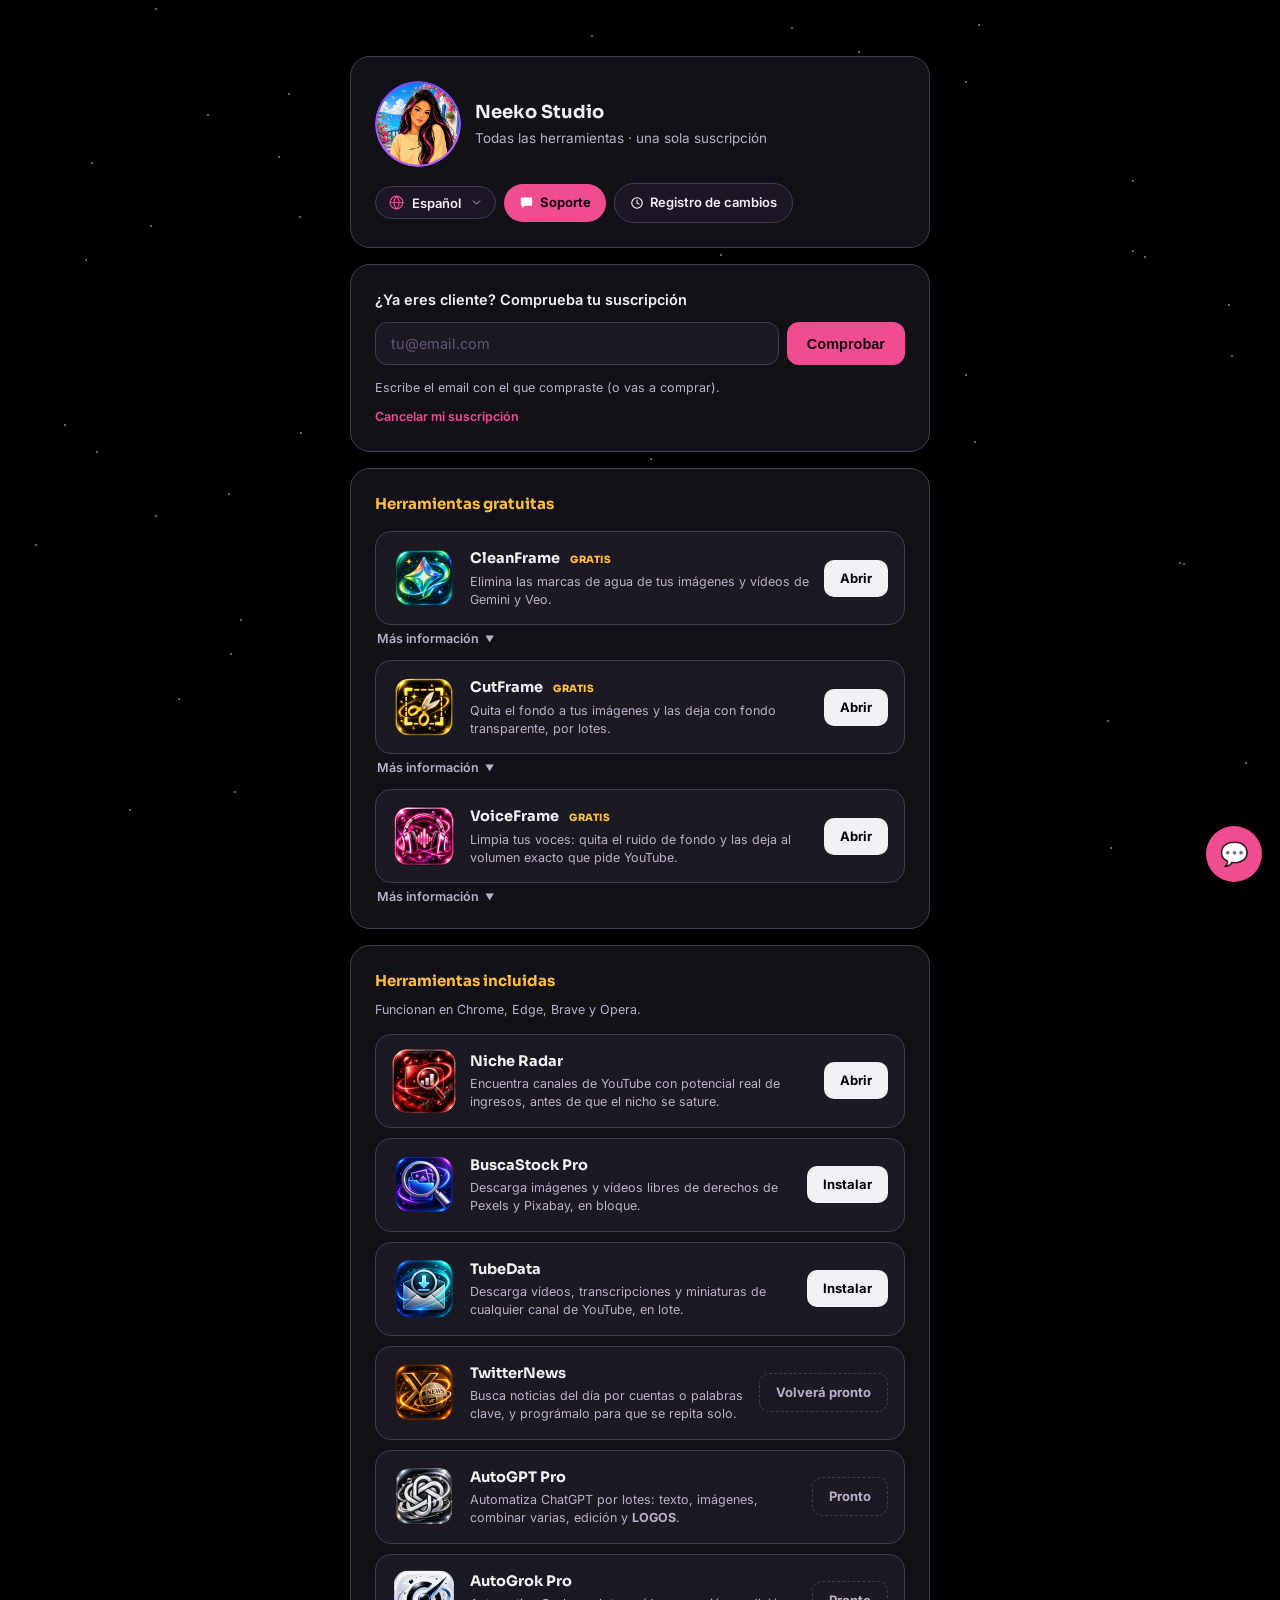
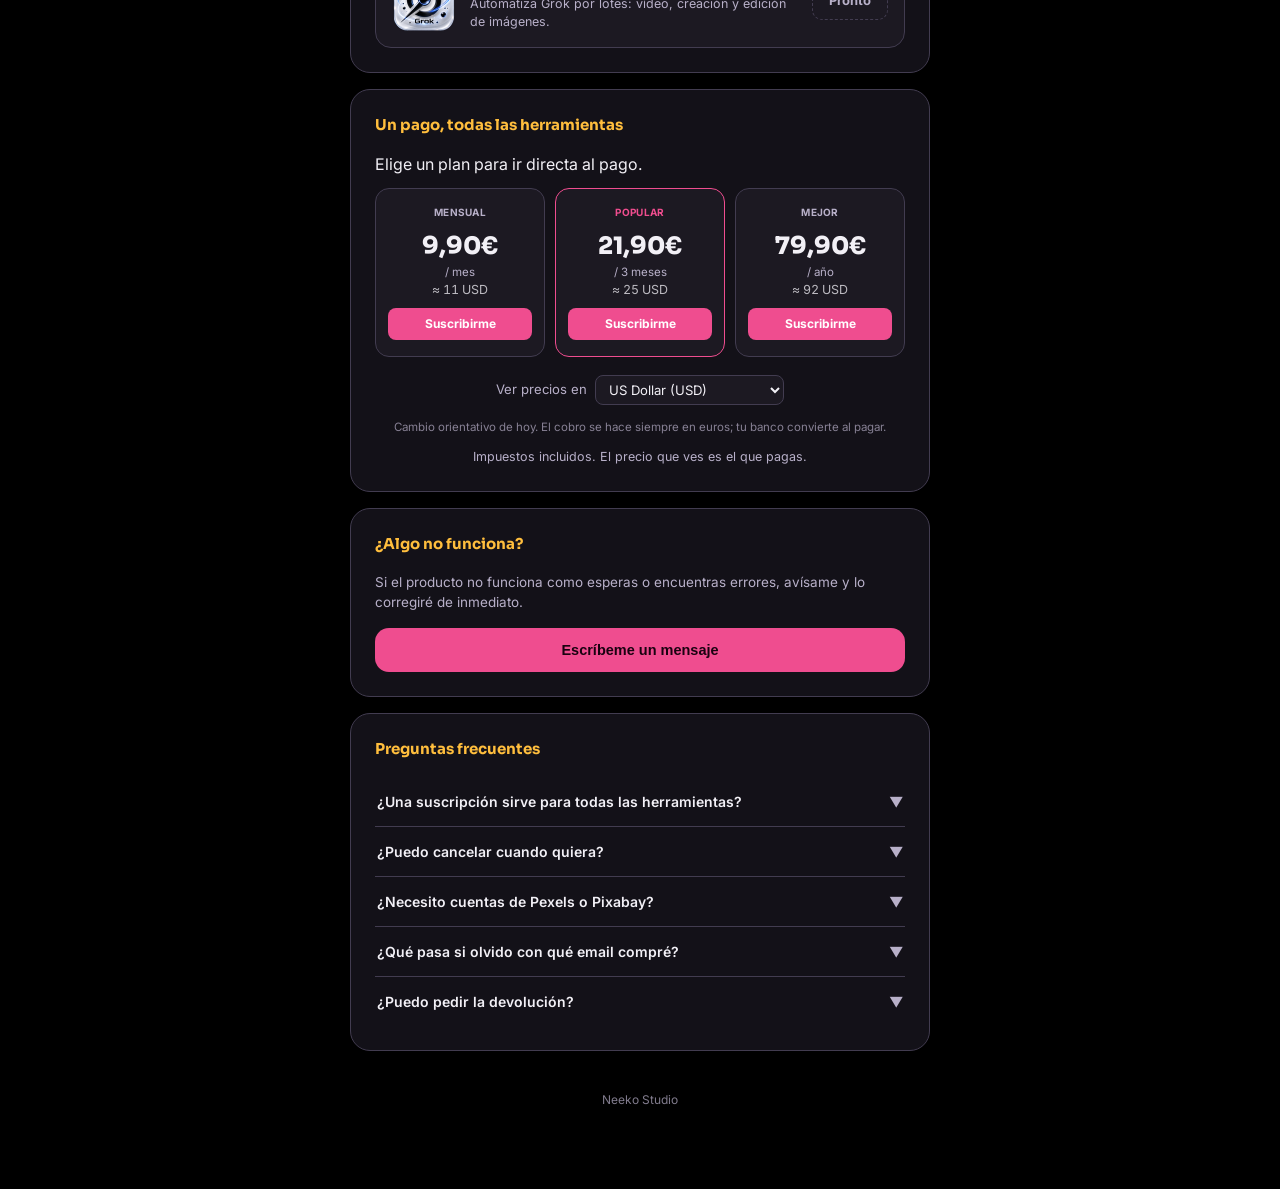
==== index.html @ 3eb6d0f8 "TwitterNews: retirada temporal de la tienda + entrada en el registro de cambios" ====
<!DOCTYPE html>
<!-- publicado: 2026-08-18 -->
<html lang="es">
<head>
<meta charset="UTF-8">
<meta name="viewport" content="width=device-width, initial-scale=1.0">
<title>Quitar fondo, marcas de agua y ruido de audio, gratis</title>
<meta name="description" content="Herramientas gratis en tu navegador: quita el fondo a tus imágenes, borra marcas de agua de Gemini y Veo y limpia el ruido de tus audios. Sin instalar nada.">
<link rel="icon" type="image/png" sizes="16x16" href="icons/favicon-16.png">
<link rel="icon" type="image/png" sizes="32x32" href="icons/favicon-32.png">
<link rel="icon" type="image/png" sizes="48x48" href="icons/favicon-48.png">
<link rel="apple-touch-icon" sizes="180x180" href="icons/favicon-180.png">
<link rel="preconnect" href="https://fonts.googleapis.com">
<link href="https://fonts.googleapis.com/css2?family=Sora:wght@500;600;700;800&family=Inter:wght@400;500;600;700&display=swap" rel="stylesheet">
<style>
  :root{
    --bg: #000000;
    --card: #131118;
    --card-border: #423c50;
    --surface: #1c1922;
    --text: #f2f0f6;
    --muted: #b8b0c9;
    --purple: #8b5cf6;
    --gold: #ffbe3d;
    --fuchsia: #ef4d8f;
    --fuchsia-dim: #260a17;
  }
  *{box-sizing:border-box; margin:0; padding:0;}
  html{scroll-behavior:smooth;}
  body{
    background:var(--bg);
    color:var(--text);
    font-family:'Inter', sans-serif;
    line-height:1.5;
    -webkit-font-smoothing:antialiased;
    min-height:100vh;
    position:relative;
    overflow-x:hidden;
  }
  .stars{position:fixed; inset:0; z-index:0; pointer-events:none; overflow:hidden;}
  .stars span{
    position:absolute; width:2px; height:2px; border-radius:50%;
    background:#ffffff; opacity:0.5; animation:twinkle 4s ease-in-out infinite;
  }
  @keyframes twinkle{0%,100%{opacity:0.15;} 50%{opacity:0.75;}}
  .cursor-aura{
    position:fixed; top:0; left:0; width:420px; height:420px;
    border-radius:50%; pointer-events:none; z-index:0;
    background:radial-gradient(circle, rgba(167,107,250,0.16), rgba(255,63,160,0.06) 45%, transparent 70%);
    transform:translate(-50%,-50%); filter:blur(6px);
    transition:opacity .3s ease; opacity:0;
  }
  .cursor-aura.show{opacity:1;}

  .wrap{position:relative; z-index:1; max-width:620px; margin:0 auto; padding:56px 20px 80px;}
  .stack{display:flex; flex-direction:column; gap:16px;}
  .card{background:var(--card); border:1px solid var(--card-border); border-radius:20px; padding:24px;}

  /* Perfil */
  .profile{display:flex; align-items:center; justify-content:space-between; gap:16px; flex-wrap:wrap;}
  .profile-id{display:flex; align-items:center; gap:14px;}
  .avatar{
    width:86px; height:86px; flex-shrink:0; border-radius:50%; overflow:hidden;
    display:flex; align-items:center; justify-content:center;
  }
  .avatar img{width:100%; height:100%; object-fit:cover;}
  .profile-id h1{font-family:'Sora', sans-serif; font-size:18px; font-weight:700;}
  .profile-id p{color:var(--muted); font-size:13.5px; margin-top:2px;}
  .profile-actions{display:flex; align-items:center; gap:8px; flex-wrap:wrap;}
  .lang-select{
    display:inline-flex; align-items:center; gap:7px;
    background:#1c1626; border:1px solid var(--card-border); color:var(--text);
    padding:7px 12px; border-radius:100px; cursor:pointer;
    transition:border-color .15s;
  }
  .lang-select:hover, .lang-select:focus-within{border-color:var(--fuchsia);}
  .lang-select .globe{width:17px; height:17px; flex-shrink:0; color:var(--fuchsia);}
  .lang-select .caret{width:13px; height:13px; flex-shrink:0; color:var(--muted); pointer-events:none;}
  .lang-select select{
    appearance:none; -webkit-appearance:none;
    background:transparent; border:none; outline:none; color:inherit;
    font-family:'Inter', sans-serif; font-size:13px; font-weight:600;
    cursor:pointer; padding:0 2px 0 0;
  }
  /* La lista desplegada la pinta el sistema: hay que darle fondo propio o en
     algunos navegadores sale texto claro sobre fondo claro. */
  .lang-select select option{background:#1c1626; color:#f2f0f6;}
  .chip-btn{
    display:inline-flex; align-items:center; gap:6px;
    border:none; color:#22102e;
    font-size:13px; font-weight:700; padding:9px 15px; border-radius:100px;
    text-decoration:none; cursor:pointer; transition:filter .15s;
  }
  .chip-support{background:var(--fuchsia); color:#1a0210;}
  .chip-ghost{
    background:#1c1626; border:1px solid var(--card-border); color:var(--text); font-weight:600;
  }
  .chip-btn:hover{filter:brightness(1.08);}

  /* Comprobar suscripción */
  .check-card label{display:block; font-size:14.5px; color:var(--text); font-weight:600; margin-bottom:12px;}
  .check-card form{display:flex; gap:8px;}
  .check-card input{
    flex:1; background:var(--surface); border:1px solid var(--card-border); color:var(--text);
    font-family:'Inter', sans-serif; font-size:14.5px; padding:12px 15px; border-radius:12px;
    outline:none; transition:border-color .15s;
  }
  .check-card input:focus{border-color:var(--fuchsia);}
  .check-card input::placeholder{color:#5f5675;}
  .btn-check{
    background:var(--fuchsia); color:#1a0210; border:none;
    font-weight:700; font-size:14.5px; padding:12px 20px; border-radius:12px; cursor:pointer;
    transition:filter .15s, transform .15s; white-space:nowrap;
  }
  .btn-check:hover{filter:brightness(1.08);}
  .btn-check:active{transform:scale(0.98);}
  .readout{margin-top:16px; display:none; gap:10px; flex-wrap:wrap;}
  .readout.show{display:flex;}
  .pill{flex:1; min-width:110px; background:var(--surface); border-radius:12px; padding:11px 13px;}
  .pill .k{font-size:11px; color:var(--muted); text-transform:uppercase; letter-spacing:0.04em;}
  .pill .v{font-size:14.5px; font-weight:700; margin-top:3px;}
  .v.active{color:var(--text);}
  .v.inactive{color:var(--muted);}
  .dotmark{display:inline-block; width:6px; height:6px; border-radius:50%; background:var(--fuchsia); margin-right:6px;}
  .hint{color:var(--muted); font-size:12.5px; margin-top:14px;}
  .hint a{color:var(--fuchsia); text-decoration:none; font-weight:600;}
  .hint a:hover{text-decoration:underline;}

  .card-title{font-family:'Sora', sans-serif; font-size:15px; font-weight:700; color:var(--gold); margin-bottom:16px;}

  /* Lista extensiones */
  /* grid con filas iguales: todas las tarjetas miden lo mismo */
  .ext-list{display:grid; grid-auto-rows:1fr; gap:10px;}
  .ext-row{
    display:flex; align-items:center; gap:14px;
    background:var(--surface); border:1px solid var(--card-border); border-radius:16px; padding:14px 16px;
  }
  .ext-icon{width:64px; height:64px; border-radius:16px; flex-shrink:0; overflow:hidden; background:var(--surface);}
  .ext-icon img{width:100%; height:100%; object-fit:cover; display:block;}
  .ext-info{flex:1; min-width:0;}
  .ext-info h3{font-family:'Sora', sans-serif; font-size:14.5px; font-weight:700;}
  .ext-info p{color:var(--muted); font-size:12.5px; margin-top:3px; line-height:1.4;}
  .ext-cta{
    flex-shrink:0; background:var(--text); color:var(--bg);
    font-size:13px; font-weight:700; padding:9px 16px; border-radius:10px;
    text-decoration:none; white-space:nowrap; transition:opacity .15s;
  }
    .ext-cta:hover{opacity:0.85;}
  .ext-cta.soon{background:transparent; color:var(--muted); border:1px dashed var(--card-border);}

  /* CleanFrame: desplegable "Mas informacion" (reusa la mecanica del FAQ) */
  .tool-more{
    display:flex; align-items:center; gap:6px;
    background:none; border:none; padding:6px 2px 0; cursor:pointer;
    color:var(--muted); font-family:'Inter', sans-serif; font-size:12.5px; font-weight:600;
  }
  .tool-more:hover{color:var(--text);}
  .tool-more .arrow{transition:transform .2s; font-size:9px;}
  .tool-more[aria-expanded="true"] .arrow{transform:rotate(180deg);}
  .tool-panel{max-height:0; overflow:hidden; transition:max-height .28s ease;}
  .tool-panel.open{max-height:520px;}
  .tool-panel p{color:var(--muted); font-size:12.5px; line-height:1.55; padding:12px 2px 0;}
  .tool-panel ul{list-style:none; margin:10px 0 4px; display:flex; flex-direction:column; gap:6px;}
  .tool-panel li{color:var(--muted); font-size:12.5px; line-height:1.45; padding-left:14px; position:relative;}
  .tool-panel li::before{
    content:''; position:absolute; left:0; top:7px;
    width:5px; height:5px; border-radius:50%; background:var(--gold);
  }
  .tool-panel b{color:var(--text); font-weight:700;}
  .tag-free{
    display:inline-block; margin-left:7px; vertical-align:middle;
    color:var(--gold); font-size:10px; font-weight:800; letter-spacing:0.05em;
  }

  /* Precios */
  .plans-row{display:flex; gap:10px; margin-bottom:18px;}
  .plan{flex:1; background:var(--surface); border:1px solid var(--card-border); border-radius:14px; padding:16px 12px; text-align:center; transition:border-color .2s, transform .1s; cursor:pointer; display:block; text-decoration:none; color:inherit;}
  .plan:hover{transform:translateY(-2px);}
  .plan:active{transform:scale(0.97);}
  .plan.featured{border-color:var(--fuchsia);}
  .plan .badge{font-size:10px; font-weight:700; color:var(--muted); letter-spacing:0.03em; display:block; margin-bottom:8px;}
  .plan.featured .badge{color:var(--fuchsia);}
  .plan .price{font-family:'Sora', sans-serif; font-size:24px; font-weight:800;}
  .plan .per{color:var(--muted); font-size:11.5px;}
  .plan-cta{margin-top:10px; background:var(--fuchsia); color:#fff; font-size:12px; font-weight:700; padding:7px 0; border-radius:8px; transition:opacity .15s;}
  .plan:hover .plan-cta{opacity:0.85;}
  .btn-primary{
    display:block; text-align:center; background:var(--fuchsia); color:#1a0210;
    font-weight:700; font-size:15px; padding:14px; border-radius:14px; text-decoration:none; transition:filter .15s;
  }
  .btn-primary:hover{filter:brightness(1.08);}

  /* Contacto */
  .support-text{color:var(--muted); font-size:13.5px; margin-bottom:16px; line-height:1.5;}
  .btn-contact{
    display:flex; align-items:center; justify-content:center; gap:8px; width:100%;
    background:var(--fuchsia); color:#1a0210; border:none;
    font-size:14.5px; font-weight:700; padding:14px; border-radius:14px; cursor:pointer; transition:filter .15s;
  }
  .btn-contact:hover{filter:brightness(1.08);}

  /* Modal de contacto */
  .modal-overlay{
    display:none; position:fixed; inset:0; background:rgba(10,8,14,0.75); z-index:10;
    align-items:center; justify-content:center; padding:20px;
  }
  .modal-overlay.show{display:flex;}
  .modal{
    background:var(--card); border:1px solid var(--card-border); border-radius:20px;
    padding:26px; max-width:420px; width:100%;
  }
  .modal h3{font-family:'Sora', sans-serif; font-size:17px; margin-bottom:6px;}
  .modal p{color:var(--muted); font-size:13px; margin-bottom:18px;}
  .modal input, .modal textarea{
    width:100%; background:var(--surface); border:1px solid var(--card-border); color:var(--text);
    font-family:'Inter', sans-serif; font-size:14px; padding:11px 13px; border-radius:10px;
    outline:none; margin-bottom:10px; resize:vertical;
  }
  .modal input:focus, .modal textarea:focus{border-color:var(--fuchsia);}
  .modal-actions{display:flex; gap:8px; margin-top:6px;}
  .modal-actions button{flex:1; padding:11px; border-radius:10px; font-weight:700; font-size:13.5px; cursor:pointer; border:none;}
  .modal-cancel{background:#1c1626; color:var(--text);}
  .modal-send{background:var(--fuchsia); color:#1a0210;}

  /* Registro de cambios */
  .chg-modal{
    background:var(--card); border:1px solid var(--card-border); border-radius:22px;
    width:100%; max-width:520px; max-height:86vh; display:flex; flex-direction:column;
    overflow:hidden; box-shadow:0 24px 60px rgba(0,0,0,0.65);
  }
  .chg-head{display:flex; align-items:flex-start; gap:14px; padding:22px 22px 0;}
  .chg-icon{
    width:54px; height:54px; border-radius:16px; flex:none;
    background:linear-gradient(135deg, var(--purple), var(--fuchsia));
    display:flex; align-items:center; justify-content:center;
  }
  .chg-head h3{font-family:'Sora', sans-serif; font-size:19px; line-height:1.3; padding-top:4px;}
  .chg-head h3::after{
    content:''; display:block; width:46px; height:3px; border-radius:3px; margin-top:8px;
    background:linear-gradient(90deg, var(--purple), var(--fuchsia));
  }
  .chg-close{
    margin-left:auto; background:none; border:none; cursor:pointer; color:var(--muted);
    padding:4px; line-height:0; border-radius:8px; transition:color .15s;
  }
  .chg-close:hover{color:var(--text);}
  .chg-intro{color:var(--muted); font-size:13px; padding:16px 22px 0;}
  .chg-body{overflow-y:auto; padding:14px 22px 4px;}
  .chg-body::-webkit-scrollbar{width:8px;}
  .chg-body::-webkit-scrollbar-thumb{background:var(--card-border); border-radius:100px;}
  .chg-entry + .chg-entry{margin-top:18px;}
  .chg-bar{
    display:flex; align-items:center; gap:10px; flex-wrap:wrap;
    background:var(--surface); border:1px solid var(--card-border);
    border-radius:12px; padding:10px 13px;
  }
  .chg-entry.is-latest .chg-bar{border-color:var(--purple); background:rgba(139,92,246,0.14);}
  .chg-date{
    font-family:'Sora', sans-serif; font-size:13px; font-weight:700;
    letter-spacing:.04em; text-transform:uppercase; color:var(--gold);
  }
  .chg-entry.is-latest .chg-date{color:#d9c6ff;}
  .chg-tag{
    margin-left:auto; display:inline-flex; align-items:center; gap:6px;
    background:var(--purple); color:#14061f; font-size:10.5px; font-weight:800;
    letter-spacing:.06em; text-transform:uppercase; padding:5px 11px; border-radius:100px;
  }
  .chg-tag::before{content:''; width:6px; height:6px; border-radius:50%; background:#14061f;}
  .chg-items{list-style:none; margin:12px 0 0; padding:0 4px 0 13px;}
  .chg-items li{position:relative; padding-left:16px; color:var(--muted); font-size:13px; line-height:1.6;}
  .chg-items li + li{margin-top:9px;}
  .chg-items li::before{
    content:''; position:absolute; left:0; top:8px; width:5px; height:5px;
    border-radius:1px; background:var(--fuchsia);
  }
  .chg-items b{color:var(--text);}
  .chg-foot{padding:16px 22px 22px;}
  .chg-ok{
    width:100%; border:none; cursor:pointer; border-radius:100px; padding:13px;
    font-family:'Sora', sans-serif; font-weight:700; font-size:14px; color:#12061c;
    background:linear-gradient(90deg, var(--purple), var(--fuchsia)); transition:filter .15s;
  }
  .chg-ok:hover{filter:brightness(1.08);}

  /* FAQ */
  .faq-item{border-bottom:1px solid var(--card-border);}
  .faq-item:last-child{border-bottom:none;}
  .faq-q{
    display:flex; align-items:center; justify-content:space-between; gap:10px;
    padding:14px 2px; cursor:pointer; font-size:14px; font-weight:600;
  }
  .faq-q .arrow{transition:transform .2s; color:var(--muted); flex-shrink:0;}
  .faq-item.open .faq-q .arrow{transform:rotate(180deg);}
  .faq-a{max-height:0; overflow:hidden; transition:max-height .25s ease;}
  .faq-item.open .faq-a{max-height:200px;}
  .faq-a p{color:var(--muted); font-size:13px; padding:0 2px 14px; line-height:1.55;}

  footer{text-align:center; color:var(--muted); font-size:12px; margin-top:24px; opacity:0.7;}
</style>
</head>
<body>

<div class="stars" id="stars"></div>
<div class="cursor-aura" id="cursorAura"></div>

<div class="wrap">
  <div class="stack">

    <!-- Perfil -->
    <div class="card profile">
      <div class="profile-id">
        <div class="avatar">
          <img src="icons/perfil.png" alt="Neeko Studio">
        </div>
        <div>
          <h1>Neeko Studio</h1>
          <p data-i18n="brand_sub">Todas las herramientas &middot; una sola suscripción</p>
        </div>
      </div>
      <div class="profile-actions">
        <label class="lang-select" title="Idioma / Language">
          <svg class="globe" viewBox="0 0 24 24" fill="none" aria-hidden="true">
            <circle cx="12" cy="12" r="9" stroke="currentColor" stroke-width="1.6"/>
            <path d="M3 12h18M12 3c2.5 2.6 3.8 5.7 3.8 9S14.5 18.4 12 21c-2.5-2.6-3.8-5.7-3.8-9S9.5 5.6 12 3Z"
                  stroke="currentColor" stroke-width="1.6" stroke-linecap="round" stroke-linejoin="round"/>
          </svg>
          <select id="langSelect" aria-label="Idioma / Language">
            <option value="es">Español</option>
            <option value="en">English</option>
          </select>
          <svg class="caret" viewBox="0 0 24 24" fill="none" aria-hidden="true">
            <path d="m6 9 6 6 6-6" stroke="currentColor" stroke-width="1.8"
                  stroke-linecap="round" stroke-linejoin="round"/>
          </svg>
        </label>
        <a class="chip-btn chip-support" href="#" id="supportBtn">
          <svg viewBox="0 0 24 24" fill="none" xmlns="http://www.w3.org/2000/svg" width="15" height="15"><path d="M4 4h16a1 1 0 0 1 1 1v11a1 1 0 0 1-1 1H9l-4 4v-4H4a1 1 0 0 1-1-1V5a1 1 0 0 1 1-1z" fill="white"/></svg>
          <span data-i18n="support_btn">Soporte</span>
        </a>
        <a class="chip-btn chip-ghost" href="#" id="changelogBtn">
          <svg viewBox="0 0 24 24" fill="none" xmlns="http://www.w3.org/2000/svg" width="14" height="14"><circle cx="12" cy="12" r="9" stroke="white" stroke-width="1.8"/><path d="M12 7v5l3.5 2" stroke="white" stroke-width="1.8" stroke-linecap="round" stroke-linejoin="round"/></svg>
          <span data-i18n="changelog_btn">Registro de cambios</span>
        </a>
      </div>
    </div>

    <!-- Comprobar suscripción -->
    <div class="card check-card">
      <label data-i18n="check_label">¿Ya eres cliente? Comprueba tu suscripción</label>
      <form id="checkForm">
        <input type="email" id="emailInput" placeholder="tu@email.com" required>
        <button type="submit" class="btn-check" id="checkBtn" data-i18n="check_btn">Comprobar</button>
      </form>
      <div class="readout" id="readout">
        <div class="pill"><div class="k" data-i18n="r_estado">Estado</div><div class="v" id="rEstado">&mdash;</div></div>
        <div class="pill"><div class="k" data-i18n="r_plan">Plan</div><div class="v" id="rPlan" style="color:var(--text)">&mdash;</div></div>
        <div class="pill"><div class="k" data-i18n="r_renueva">Renueva</div><div class="v" id="rRenueva" style="color:var(--text); font-size:13px;">&mdash;</div></div>
      </div>
      <p class="hint" id="hint" data-i18n="check_hint">Escribe el email con el que compraste (o vas a comprar).</p>
      <p class="hint" style="margin-top:10px;"><a href="https://payhip.com/NeekoStudio/users/login" target="_blank" rel="noopener" data-i18n="cancel_link">Cancelar mi suscripción</a></p>
    </div>

    <!-- CleanFrame -->
    <div class="card" id="cleanframe">
      <div class="card-title" data-i18n="tool_title">Herramientas gratuitas</div>
      <div class="ext-list">

        <div class="ext-row">
          <div class="ext-icon">
            <img src="icons/cleanframe.png" alt="CleanFrame">
          </div>
          <div class="ext-info">
            <h3>CleanFrame <span class="tag-free" data-i18n="tool_badge">GRATIS</span></h3>
            <p data-i18n="tool_desc_short">Elimina las marcas de agua de tus imágenes y vídeos de Gemini y Veo.</p>
          </div>
          <a class="ext-cta" href="cleanframe/" target="_blank" rel="noopener" data-i18n="tool_open">Abrir</a>
        </div>

      </div>

      <button class="tool-more" id="toolMore" type="button" aria-expanded="false" aria-controls="toolPanel">
        <span data-i18n="tool_more">Más información</span><span class="arrow">&#9660;</span>
      </button>
      <div class="tool-panel" id="toolPanel">
        <p data-i18n="tool_desc_long">Arrastra tus archivos y CleanFrame detecta solo dónde está la marca y la borra reconstruyendo lo que había debajo. No la tapa ni la difumina: invierte la mezcla con la que se aplicó, así que solo se toca esa zona. Puedes soltar varios archivos a la vez, comparar el antes y el después con un deslizador y descargarlos uno a uno o todos juntos en un ZIP.</p>
        <ul>
          <li data-i18n="tool_f1"><b>Imágenes y vídeos</b> — PNG, JPG, WEBP, MP4, WEBM y MOV</li>
          <li data-i18n="tool_f2"><b>Mantiene el formato</b> — misma resolución, mismos FPS y el audio original del archivo</li>
          <li data-i18n="tool_f3"><b>Por lotes</b> — varios archivos a la vez y descarga en ZIP</li>
          <li data-i18n="tool_f4"><b>100% privado</b> — se procesa en tu navegador, no se sube nada</li>
          <li data-i18n="tool_f5"><b>Puede quedar un rastro leve</b> — en fondos oscuros o muy detallados a veces se nota una marca tenue donde estaba el logo. Compara el antes y el después antes de descargar.</li>
          <li data-i18n="tool_f6">No hace falta instalar nada ni registrarse. Chrome y Edge de escritorio.</li>
        </ul>
      </div>
      <div class="ext-list" style="margin-top:14px">

        <div class="ext-row">
          <div class="ext-icon">
            <img src="icons/cutframe.png" alt="CutFrame">
          </div>
          <div class="ext-info">
            <h3>CutFrame <span class="tag-free" data-i18n="tool_badge">GRATIS</span></h3>
            <p data-i18n="cut_desc_short">Quita el fondo a tus im&aacute;genes y las deja con fondo transparente, por lotes.</p>
          </div>
          <a class="ext-cta" href="cutframe/" target="_blank" rel="noopener" data-i18n="tool_open">Abrir</a>
        </div>


      </div>

      <button class="tool-more" id="cutMore" type="button" aria-expanded="false" aria-controls="cutPanel">
        <span data-i18n="tool_more">M&aacute;s informaci&oacute;n</span><span class="arrow">&#9660;</span>
      </button>
      <div class="tool-panel" id="cutPanel">
        <p data-i18n="cut_desc_long">Arrastra tus fotos, o una carpeta entera, y CutFrame separa el objeto del fondo y te lo devuelve con fondo transparente. Puedes soltar tantas im&aacute;genes como quieras, comparar el antes y el despu&eacute;s con un deslizador y guardarlas directamente en una carpeta de tu ordenador, sueltas, sin tener que descomprimir nada.</p>
        <ul>
          <li data-i18n="cut_f1"><b>Im&aacute;genes</b> &mdash; PNG, JPG, WEBP, AVIF, BMP y GIF</li>
          <li data-i18n="cut_f2"><b>Fondo transparente o de color</b> &mdash; salida en PNG o WEBP, al tama&ntilde;o original</li>
          <li data-i18n="cut_f3"><b>Por lotes, sin l&iacute;mite de cantidad</b> &mdash; guarda en una carpeta de tu disco o descarga un ZIP</li>
          <li data-i18n="cut_f4"><b>100% privado</b> &mdash; se procesa en tu navegador, no se sube nada</li>
          <li data-i18n="cut_f5"><b>No es un recorte perfecto</b> &mdash; el pelo suelto, el humo, el cristal y los fondos del mismo color que el objeto salen con el borde imperfecto. Compara el antes y el despu&eacute;s antes de descargar, y usa los ajustes del borde si hace falta.</li>
          <li data-i18n="cut_f6"><b>Va a la velocidad de tu ordenador</b> &mdash; la primera vez carga 44&nbsp;MB y luego tarda unos segundos por imagen. En equipos m&aacute;s justos elige sola una versi&oacute;n ligera. No hace falta instalar nada ni registrarse.</li>
        </ul>
      </div>

      <div class="ext-list" style="margin-top:14px">

        <div class="ext-row">
          <div class="ext-icon">
            <img src="icons/voiceframe.png" alt="VoiceFrame">
          </div>
          <div class="ext-info">
            <h3>VoiceFrame <span class="tag-free" data-i18n="tool_badge">GRATIS</span></h3>
            <p data-i18n="voz_desc_short">Limpia tus voces: quita el ruido de fondo y las deja al volumen exacto que pide YouTube.</p>
          </div>
          <a class="ext-cta" href="voiceframe/" target="_blank" rel="noopener" data-i18n="tool_open">Abrir</a>
        </div>

      </div>

      <button class="tool-more" id="vozMore" type="button" aria-expanded="false" aria-controls="vozPanel">
        <span data-i18n="tool_more">M&aacute;s informaci&oacute;n</span><span class="arrow">&#9660;</span>
      </button>
      <div class="tool-panel" id="vozPanel">
        <p data-i18n="voz_desc_long">Arrastra tus audios y VoiceFrame les quita el ruido de fondo, iguala lo fuerte y lo flojo, y los deja al volumen exacto que pide cada plataforma. Puedes escuchar el antes y el despu&eacute;s uno al lado del otro antes de descargar.</p>
        <ul>
          <li data-i18n="voz_f1"><b>Audio</b> &mdash; MP3, WAV, M4A, OGG, FLAC y WEBM. Sale en MP3 o WAV.</li>
          <li data-i18n="voz_f2"><b>Volumen listo para publicar</b> &mdash; deja el audio a &minus;14&nbsp;LUFS para YouTube, &minus;16 para p&oacute;dcast o &minus;13 para redes, medido seg&uacute;n la norma que usan las propias plataformas.</li>
          <li data-i18n="voz_f3"><b>La ecualizaci&oacute;n est&aacute; medida, no puesta a ojo</b> &mdash; la curva se calcul&oacute; comparando el espectro contra Adobe Podcast banda a banda.</li>
          <li data-i18n="voz_f4"><b>100% privado</b> &mdash; se procesa en tu navegador, no se sube nada.</li>
          <li data-i18n="voz_f5"><b>No hace milagros</b> &mdash; quita el ruido constante del fondo, pero no el eco de una habitaci&oacute;n vac&iacute;a ni arregla una toma saturada.</li>
          <li data-i18n="voz_f6"><b>Por lotes</b> &mdash; varios audios seguidos y descarga en ZIP. No hace falta instalar nada ni registrarse.</li>
        </ul>
      </div>
    </div>

    <!-- Lista de extensiones -->
    <div class="card">
      <div class="card-title" data-i18n="ext_title">Herramientas incluidas</div>
      <p class="desc" data-i18n="ext_browsers" style="color:var(--muted); font-size:12.5px; margin:-8px 0 14px;">Funcionan en Chrome, Edge, Brave y Opera.</p>
      <div class="ext-list">

        <div class="ext-row">
          <div class="ext-icon i6">
            <img src="icons/nicheradar.png" alt="Niche Radar">
          </div>
          <div class="ext-info">
            <h3>Niche Radar</h3>
            <p data-i18n="ext6_desc">Encuentra canales de YouTube con potencial real de ingresos, antes de que el nicho se sature.</p>
          </div>
          <a class="ext-cta" href="niche-radar/app.html" target="_blank" rel="noopener" data-i18n="tool_open">Abrir</a>
        </div>

        <div class="ext-row">
          <div class="ext-icon i1">
            <img src="icons/buscastock.png" alt="BuscaStock Pro">
          </div>
          <div class="ext-info">
            <h3>BuscaStock Pro</h3>
            <p data-i18n="ext1_desc">Descarga imágenes y vídeos libres de derechos de Pexels y Pixabay, en bloque.</p>
          </div>
          <a class="ext-cta" href="https://chromewebstore.google.com/detail/buscastock-pro/gnmdldpekhflgognolodoohggooioffg" target="_blank" rel="noopener" data-i18n="install">Instalar</a>
        </div>

        <div class="ext-row">
          <div class="ext-icon i2">
            <img src="icons/tubedata.png" alt="TubeData">
          </div>
          <div class="ext-info">
            <h3>TubeData</h3>
            <p data-i18n="ext2_desc">Descarga vídeos, transcripciones y miniaturas de cualquier canal de YouTube, en lote.</p>
          </div>
          <a class="ext-cta" href="https://chromewebstore.google.com/detail/tubedata/cbbcjbnppmjkpifbjlgbnfkbbpmbhdbl" target="_blank" rel="noopener" data-i18n="install">Instalar</a>
        </div>

        <div class="ext-row">
          <div class="ext-icon i3">
            <img src="icons/twitternews.png" alt="TwitterNews">
          </div>
          <div class="ext-info">
            <h3>TwitterNews</h3>
            <p data-i18n="ext3_desc">Busca noticias del día por cuentas o palabras clave, y prográmalo para que se repita solo.</p>
          </div>
          <span class="ext-cta soon" data-i18n="back_soon">Volver&aacute; pronto</span>
        </div>

        <div class="ext-row">
          <div class="ext-icon i4">
            <img src="icons/autogptpro.png" alt="AutoGPT Pro">
          </div>
          <div class="ext-info">
            <h3>AutoGPT Pro</h3>
            <p data-i18n="ext4_desc">Automatiza ChatGPT por lotes: texto, imágenes, combinar varias, edición y <b>LOGOS</b>.</p>
          </div>
          <span class="ext-cta soon" data-i18n="soon">Pronto</span>
        </div>

        <div class="ext-row">
          <div class="ext-icon i5">
            <img src="icons/autogrokpro.png" alt="AutoGrok Pro">
          </div>
          <div class="ext-info">
            <h3>AutoGrok Pro</h3>
            <p data-i18n="ext5_desc">Automatiza Grok por lotes: vídeo, creación y edición de imágenes.</p>
          </div>
          <span class="ext-cta soon" data-i18n="soon">Pronto</span>
        </div>

      </div>
    </div>

    <!-- Precios -->
    <div class="card" id="precios">
      <div class="card-title" data-i18n="pricing_title">Un pago, todas las herramientas</div>
      <p class="desc" data-i18n="pricing_desc" style="margin-bottom:12px;">Elige un plan para ir directa al pago.</p>
      <div class="plans-row" id="plansRow">
        <a class="plan" data-plan="monthly" href="https://payhip.com/order?link=wRUx3&pricing_plan=2VGJjx4gGD" target="_blank" rel="noopener">
          <span class="badge" data-i18n="plan_monthly">MENSUAL</span>
          <div class="price">9,90&euro;</div>
          <div class="per" data-i18n="per_month">/ mes</div>
          <div class="plan-cta" data-i18n="subscribe_btn">Suscribirme</div>
        </a>
        <a class="plan featured" data-plan="quarterly" href="https://payhip.com/order?link=wRUx3&pricing_plan=lKzy6NQDBX" target="_blank" rel="noopener">
          <span class="badge" data-i18n="plan_popular">POPULAR</span>
          <div class="price">21,90&euro;</div>
          <div class="per" data-i18n="per_3months">/ 3 meses</div>
          <div class="plan-cta" data-i18n="subscribe_btn">Suscribirme</div>
        </a>
        <a class="plan" data-plan="yearly" href="https://payhip.com/order?link=wRUx3&pricing_plan=rKBPQlEoGN" target="_blank" rel="noopener">
          <span class="badge" data-i18n="plan_best">MEJOR</span>
          <div class="price">79,90&euro;</div>
          <div class="per" data-i18n="per_year">/ año</div>
          <div class="plan-cta" data-i18n="subscribe_btn">Suscribirme</div>
        </a>
      </div>
      <p class="hint" style="margin-top:12px; text-align:center;" data-i18n="tax_note">Impuestos incluidos. El precio que ves es el que pagas.</p>
    </div>

    <!-- Contacto -->
    <div class="card">
      <div class="card-title" data-i18n="contact_title">¿Algo no funciona?</div>
      <p class="support-text" data-i18n="contact_text">Si el producto no funciona como esperas o encuentras errores, avísame y lo corregiré de inmediato.</p>
      <button class="btn-contact" id="openContact" data-i18n="contact_btn">Escríbeme un mensaje</button>
    </div>

    <!-- FAQ -->
    <div class="card">
      <div class="card-title" data-i18n="faq_title">Preguntas frecuentes</div>
      <div id="faqList"></div>
    </div>

    <footer data-i18n="footer_text">Neeko Studio</footer>

  </div>
</div>

<!-- Registro de cambios -->
<div class="modal-overlay" id="changelogModal">
  <div class="chg-modal" role="dialog" aria-modal="true" aria-labelledby="chgTitle">
    <div class="chg-head">
      <span class="chg-icon">
        <svg viewBox="0 0 24 24" fill="none" xmlns="http://www.w3.org/2000/svg" width="26" height="26">
          <circle cx="12" cy="12" r="8.4" stroke="#ffffff" stroke-width="1.9"/>
          <path d="M12 7.2v5l3.4 2" stroke="#ffffff" stroke-width="1.9" stroke-linecap="round" stroke-linejoin="round"/>
        </svg>
      </span>
      <h3 id="chgTitle" data-i18n="changelog_title">Registro de cambios</h3>
      <button class="chg-close" id="chgClose" aria-label="Cerrar">
        <svg viewBox="0 0 24 24" fill="none" xmlns="http://www.w3.org/2000/svg" width="20" height="20">
          <path d="M6 6l12 12M18 6L6 18" stroke="currentColor" stroke-width="2" stroke-linecap="round"/>
        </svg>
      </button>
    </div>
    <p class="chg-intro" data-i18n="changelog_intro">Todo lo que se ha a&ntilde;adido y mejorado, de lo m&aacute;s nuevo a lo m&aacute;s antiguo.</p>
    <div class="chg-body">
      <div class="chg-entry is-latest">
        <div class="chg-bar">
          <span class="chg-date" data-i18n="chg_1_date">Octubre 2026</span>
          <span class="chg-tag" data-i18n="chg_latest">M&aacute;s reciente</span>
        </div>
        <ul class="chg-items">
          <li data-i18n="chg_tn_text"><b>TwitterNews</b> se ha retirado temporalmente de la tienda por motivos internos. Volver&aacute; pronto.</li>
          <li data-i18n="chg_1_text">Nueva herramienta gratuita: <b>VoiceFrame</b>, que limpia el ruido de tus audios y les da sonido de podcast, sin salir del navegador.</li>
          <li data-i18n="chg_nr_text">Nueva herramienta de pago: Niche Radar, que encuentra canales de YouTube con potencial real de ingresos.</li>
        </ul>
      </div>
      <div class="chg-entry">
        <div class="chg-bar">
          <span class="chg-date" data-i18n="chg_2_date">Septiembre 2026</span>
        </div>
        <ul class="chg-items">
          <li data-i18n="chg_2_text">Nueva herramienta gratuita: <b>CutFrame</b>, que quita el fondo a las im&aacute;genes y las deja con fondo transparente, por lotes y dentro del navegador.</li>
        </ul>
      </div>
      <div class="chg-entry">
        <div class="chg-bar">
          <span class="chg-date" data-i18n="chg_3_date">Agosto 2026</span>
        </div>
        <ul class="chg-items">
          <li data-i18n="chg_3_text">Primera herramienta gratuita: <b>CleanFrame</b>, que elimina las marcas de agua de las im&aacute;genes y v&iacute;deos de Gemini y Veo.</li>
        </ul>
      </div>
    </div>
    <div class="chg-foot">
      <button class="chg-ok" id="chgOk" data-i18n="changelog_ok">&iexcl;Genial!</button>
    </div>
  </div>
</div>

<!-- Modal de contacto -->
<div class="modal-overlay" id="contactModal">
  <div class="modal">
    <h3 data-i18n="modal_title">Envíame un mensaje</h3>
    <p data-i18n="modal_sub">Te leo y te respondo en cuanto pueda.</p>
    <input type="email" id="contactEmail" placeholder="tu@email.com" data-i18n-placeholder="modal_email_ph">
    <textarea id="contactMsg" rows="4" placeholder="Cuéntame qué ha pasado..." data-i18n-placeholder="modal_msg_ph"></textarea>
    <p id="contactStatus" style="font-size:13px; margin:-2px 0 10px; min-height:16px;"></p>
    <div class="modal-actions">
      <button class="modal-cancel" id="cancelContact" data-i18n="modal_cancel">Cancelar</button>
      <button class="modal-send" id="sendContact" data-i18n="modal_send">Enviar</button>
    </div>
  </div>
</div>

<script>
  const starsEl = document.getElementById('stars');
  for (let i = 0; i < 60; i++) {
    const s = document.createElement('span');
    s.style.left = Math.random() * 100 + '%';
    s.style.top = Math.random() * 100 + '%';
    s.style.animationDelay = (Math.random() * 4) + 's';
    starsEl.appendChild(s);
  }

  const aura = document.getElementById('cursorAura');
  let auraX = window.innerWidth / 2, auraY = window.innerHeight / 2;
  let targetX = auraX, targetY = auraY;
  document.addEventListener('mousemove', (e) => {
    targetX = e.clientX; targetY = e.clientY;
    aura.classList.add('show');
  });
  document.addEventListener('mouseleave', () => aura.classList.remove('show'));
  function animateAura(){
    auraX += (targetX - auraX) * 0.12;
    auraY += (targetY - auraY) * 0.12;
    aura.style.left = auraX + 'px';
    aura.style.top = auraY + 'px';
    requestAnimationFrame(animateAura);
  }
  animateAura();

  /* Contacto: modal (pendiente conectar envio real) */
  const modal = document.getElementById('contactModal');
  document.getElementById('openContact').addEventListener('click', () => modal.classList.add('show'));
  document.getElementById('supportBtn').addEventListener('click', (e) => { e.preventDefault(); modal.classList.add('show'); });
  document.getElementById('cancelContact').addEventListener('click', () => modal.classList.remove('show'));

  // Registro de cambios
  const chgModal = document.getElementById('changelogModal');
  const closeChg = () => chgModal.classList.remove('show');
  document.getElementById('changelogBtn').addEventListener('click', (e) => {
    e.preventDefault();
    chgModal.classList.add('show');
  });
  document.getElementById('chgClose').addEventListener('click', closeChg);
  document.getElementById('chgOk').addEventListener('click', closeChg);
  chgModal.addEventListener('click', (e) => { if (e.target === chgModal) closeChg(); });
  document.addEventListener('keydown', (e) => {
    if (e.key === 'Escape' && chgModal.classList.contains('show')) closeChg();
  });

  const sendBtn = document.getElementById('sendContact');
  const statusEl = document.getElementById('contactStatus');
  sendBtn.addEventListener('click', async () => {
    const email = document.getElementById('contactEmail').value.trim();
    const msg = document.getElementById('contactMsg').value.trim();
    if (!email || !msg) {
      statusEl.textContent = 'Escribe tu email y tu mensaje antes de enviar.';
      statusEl.style.color = 'var(--fuchsia)';
      return;
    }
    sendBtn.disabled = true;
    const prevText = sendBtn.textContent;
    sendBtn.textContent = '...';
    statusEl.textContent = '';
    try {
      const fd = new FormData();
      fd.append('email', email);
      fd.append('message', msg);
      const res = await fetch('https://formspree.io/f/myegwgzg', {
        method: 'POST',
        headers: { 'Accept': 'application/json' },
        body: fd
      });
      if (res.ok) {
        statusEl.textContent = 'Mensaje enviado. Neeko Studio te responderá en cuanto pueda.';
        statusEl.style.color = 'var(--muted)';
        document.getElementById('contactEmail').value = '';
        document.getElementById('contactMsg').value = '';
        setTimeout(() => {
          modal.classList.remove('show');
          statusEl.textContent = '';
        }, 1800);
      } else {
        statusEl.textContent = 'No se pudo enviar. Inténtalo de nuevo en un momento.';
        statusEl.style.color = 'var(--fuchsia)';
      }
    } catch (err) {
      statusEl.textContent = 'No se pudo enviar. Revisa tu conexión e inténtalo de nuevo.';
      statusEl.style.color = 'var(--fuchsia)';
    } finally {
      sendBtn.disabled = false;
      sendBtn.textContent = prevText;
    }
  });

  /* FAQ */
  const faqData = [
    { q: 'faq_q1', a: 'faq_a1' },
    { q: 'faq_q2', a: 'faq_a2' },
    { q: 'faq_q3', a: 'faq_a3' },
    { q: 'faq_q4', a: 'faq_a4' },
  { q: 'faq_q5', a: 'faq_a5' },
  ];
  const faqList = document.getElementById('faqList');
  faqData.forEach((item, i) => {
    const div = document.createElement('div');
    div.className = 'faq-item';
    div.innerHTML = `
      <div class="faq-q"><span data-i18n="${item.q}"></span><span class="arrow">&#9660;</span></div>
      <div class="faq-a"><p data-i18n="${item.a}"></p></div>
    `;
    div.querySelector('.faq-q').addEventListener('click', () => div.classList.toggle('open'));
    faqList.appendChild(div);
  });

  /* Herramientas gratuitas: desplegables */
  [['toolMore','toolPanel'], ['cutMore','cutPanel'], ['vozMore','vozPanel']].forEach(function(ids){
    var moreBtn = document.getElementById(ids[0]);
    var panel = document.getElementById(ids[1]);
    if(!moreBtn || !panel) return;
    moreBtn.addEventListener('click', function(){
      var open = panel.classList.toggle('open');
      moreBtn.setAttribute('aria-expanded', open ? 'true' : 'false');
    });
  });

  /* Traducciones */
  const T = {
    es: {
            brand_sub: 'Todas las herramientas &middot; una sola suscripción',
      support_btn: 'Soporte',
      changelog_btn: 'Registro de cambios',
      changelog_title: 'Registro de cambios',
      changelog_intro: 'Todo lo que se ha añadido y mejorado, de lo más nuevo a lo más antiguo.',
      changelog_ok: '¡Genial!',
      chg_latest: 'Más reciente',
      chg_tn_text: '<b>TwitterNews</b> se ha retirado temporalmente de la tienda por motivos internos. Volverá pronto.',
      chg_1_date: 'Octubre 2026',
      chg_1_text: 'Nueva herramienta gratuita: <b>VoiceFrame</b>, que limpia el ruido de tus audios y les da sonido de podcast, sin salir del navegador.',
      chg_nr_text: 'Nueva herramienta de pago: <b>Niche Radar</b>, que encuentra canales de YouTube con potencial real de ingresos.',
      chg_2_text: 'Nueva herramienta gratuita: <b>CutFrame</b>, que quita el fondo a las imágenes y las deja con fondo transparente, por lotes y dentro del navegador.',
      chg_2_date: 'Septiembre 2026',
      chg_3_date: 'Agosto 2026',
      chg_3_text: 'Primera herramienta gratuita: <b>CleanFrame</b>, que elimina las marcas de agua de las imágenes y vídeos de Gemini y Veo.',
      check_label: '¿Ya eres cliente? Comprueba tu suscripción',
      check_btn: 'Comprobar',
      r_estado: 'Estado', r_plan: 'Plan', r_renueva: 'Renueva',
      check_hint: 'Escribe el email con el que compraste (o vas a comprar).',
      ext_title: 'Herramientas incluidas',
      ext1_desc: 'Descarga imágenes y vídeos libres de derechos de Pexels y Pixabay, en bloque.',
      ext2_desc: 'Descarga vídeos, transcripciones y miniaturas de cualquier canal de YouTube, en lote.',
      
      ext3_desc: 'Busca noticias del día por cuentas o palabras clave, y prográmalo para que se repita solo.',
      ext4_desc: 'Automatiza ChatGPT por lotes: texto, imágenes, combinar varias, edición y <b>LOGOS</b>.',
      ext5_desc: 'Automatiza Grok por lotes: vídeo, creación y edición de imágenes.',
      ext6_desc: 'Encuentra canales de YouTube con potencial real de ingresos, antes de que el nicho se sature.',
      soon: 'Pronto',
      back_soon: 'Volverá pronto',
      install: 'Instalar',
      ext_browsers: 'Funcionan en Chrome, Edge, Brave y Opera.',
      tool_title: 'Herramientas gratuitas',
      tool_badge: 'GRATIS',
      tool_open: 'Abrir',
      tool_more: 'Más información',
      tool_desc_short: 'Elimina las marcas de agua de tus imágenes y vídeos de Gemini y Veo.',
      tool_desc_long: 'Arrastra tus archivos y CleanFrame detecta solo dónde está la marca y la borra reconstruyendo lo que había debajo. No la tapa ni la difumina: invierte la mezcla con la que se aplicó, así que solo se toca esa zona. Puedes soltar varios archivos a la vez, comparar el antes y el después con un deslizador y descargarlos uno a uno o todos juntos en un ZIP.',
      tool_f1: '<b>Imágenes y vídeos</b> — PNG, JPG, WEBP, MP4, WEBM y MOV',
      tool_f2: '<b>Mantiene el formato</b> — misma resolución, mismos FPS y el audio original del archivo',
      tool_f3: '<b>Por lotes</b> — varios archivos a la vez y descarga en ZIP',
      tool_f4: '<b>100% privado</b> — se procesa en tu navegador, no se sube nada',
      tool_f5: '<b>Puede quedar un rastro leve</b> — en fondos oscuros o muy detallados a veces se nota una marca tenue donde estaba el logo. Compara el antes y el después antes de descargar.',
      tool_f6: 'No hace falta instalar nada ni registrarse. Chrome y Edge de escritorio.',
      cut_desc_short: 'Quita el fondo a tus imágenes y las deja con fondo transparente, por lotes.',
      voz_desc_short: 'Limpia tus voces: quita el ruido de fondo y las deja al volumen exacto que pide YouTube.',
      voz_desc_long: 'Arrastra tus audios y VoiceFrame les quita el ruido de fondo, iguala lo fuerte y lo flojo, y los deja al volumen exacto que pide cada plataforma. Puedes escuchar el antes y el después uno al lado del otro antes de descargar.',
      voz_f1: '<b>Audio</b> — MP3, WAV, M4A, OGG, FLAC y WEBM. Sale en MP3 o WAV.',
      voz_f2: '<b>Volumen listo para publicar</b> — deja el audio a −14 LUFS para YouTube, −16 para pódcast o −13 para redes, medido según la norma que usan las propias plataformas.',
      voz_f3: '<b>La ecualización está medida, no puesta a ojo</b> — la curva se calculó comparando el espectro contra Adobe Podcast banda a banda.',
      voz_f4: '<b>100% privado</b> — se procesa en tu navegador, no se sube nada.',
      voz_f5: '<b>No hace milagros</b> — quita el ruido constante del fondo, pero no el eco de una habitación vacía ni arregla una toma saturada.',
      voz_f6: '<b>Por lotes</b> — varios audios seguidos y descarga en ZIP. No hace falta instalar nada ni registrarse.',
      cut_desc_long: 'Arrastra tus fotos, o una carpeta entera, y CutFrame separa el objeto del fondo y te lo devuelve con fondo transparente. Puedes soltar tantas imágenes como quieras, comparar el antes y el después con un deslizador y guardarlas directamente en una carpeta de tu ordenador, sueltas, sin tener que descomprimir nada.',
      cut_f1: '<b>Imágenes</b> — PNG, JPG, WEBP, AVIF, BMP y GIF',
      cut_f2: '<b>Fondo transparente o de color</b> — salida en PNG o WEBP, al tamaño original',
      cut_f3: '<b>Por lotes, sin límite de cantidad</b> — guarda en una carpeta de tu disco o descarga un ZIP',
      cut_f4: '<b>100% privado</b> — se procesa en tu navegador, no se sube nada',
      cut_f5: '<b>No es un recorte perfecto</b> — el pelo suelto, el humo, el cristal y los fondos del mismo color que el objeto salen con el borde imperfecto. Compara el antes y el después antes de descargar, y usa los ajustes del borde si hace falta.',
      cut_f6: '<b>Va a la velocidad de tu ordenador</b> — la primera vez carga 44 MB y luego tarda unos segundos por imagen. En equipos más justos elige sola una versión ligera. No hace falta instalar nada ni registrarse.',
      pricing_title: 'Un pago, todas las herramientas',
      pricing_desc: 'Elige un plan para ir directa al pago.',
      plan_monthly: 'MENSUAL', plan_popular: 'POPULAR', plan_best: 'MEJOR',
      per_month: '/ mes', per_3months: '/ 3 meses', per_year: '/ año',
      subscribe_btn: 'Suscribirme',
      tax_note: 'Impuestos incluidos. El precio que ves es el que pagas.',
      contact_title: '¿Algo no funciona?',
      contact_text: 'Si el producto no funciona como esperas o encuentras errores, avísame y lo corregiré de inmediato.',
      contact_btn: 'Escríbeme un mensaje',
      faq_title: 'Preguntas frecuentes',
      chat_titulo: '¿Alguna duda?',
      chat_aviso: 'Asistente automático. Los cobros y las devoluciones los lleva una persona desde el formulario.',
      chat_placeholder: 'Escribe tu pregunta...',
      chat_enviar: 'Enviar',
      faq_q1: '¿Una suscripción sirve para todas las herramientas?',
      faq_a1: 'Sí. Con un solo pago y un solo email se activan todas las herramientas a la vez, incluidas las que se añadan más adelante.',
      cancel_link: 'Cancelar mi suscripción',
      faq_q2: '¿Puedo cancelar cuando quiera?',
      faq_a2: 'Sí, no hay permanencia. Lo cancelas tú desde <a href="https://payhip.com/NeekoStudio/users/login" target="_blank" rel="noopener">tu cuenta de Payhip</a> y no se te vuelve a cobrar. Ten en cuenta que el acceso se corta en el momento de cancelar, así que si quieres aprovechar los días que ya has pagado, cancela justo antes de la fecha de renovación.',
      faq_q3: '¿Necesito cuentas de Pexels o Pixabay?',
      faq_a3: 'Solo para BuscaStock Pro, y son gratuitas: te llevamos paso a paso para crearlas la primera vez.',
      faq_q4: '¿Qué pasa si olvido con qué email compré?',
      faq_a4: 'Escríbenos un mensaje desde esta página y te lo confirmamos enseguida.',
      faq_q5: '¿Puedo pedir la devolución?',
      faq_a5: 'Sí, dentro de los 14 días siguientes a la compra. Escríbenos y lo gestionamos.',
      modal_title: 'Envíame un mensaje',
      modal_sub: 'Te leo y te respondo en cuanto pueda.',
      modal_email_ph: 'tu@email.com',
      modal_msg_ph: 'Cuéntame qué ha pasado...',
      modal_cancel: 'Cancelar',
      modal_send: 'Enviar',
      footer_text: 'Neeko Studio',
    },
    en: {
            brand_sub: 'Every tool &middot; one subscription',
      support_btn: 'Support',
      changelog_btn: 'Changelog',
      changelog_title: 'Changelog',
      changelog_intro: 'Everything that has been added and improved, newest first.',
      changelog_ok: 'Great!',
      chg_latest: 'Latest',
      chg_tn_text: '<b>TwitterNews</b> has been temporarily removed from the store for internal reasons. It will be back soon.',
      chg_1_date: 'October 2026',
      chg_1_text: 'New free tool: <b>VoiceFrame</b>, which strips background noise from your audio and gives it podcast sound, without leaving your browser.',
      chg_nr_text: 'New paid tool: <b>Niche Radar</b>, which finds YouTube channels with real earning potential.',
      chg_2_text: 'New free tool: <b>CutFrame</b>, which removes the background from images and leaves them transparent, in batches and inside your browser.',
      chg_2_date: 'September 2026',
      chg_3_date: 'August 2026',
      chg_3_text: 'First free tool: <b>CleanFrame</b>, which removes the watermarks from Gemini and Veo images and videos.',
      check_label: 'Already a customer? Check your subscription',
      check_btn: 'Check',
      r_estado: 'Status', r_plan: 'Plan', r_renueva: 'Renews',
      check_hint: 'Type the email you purchased with (or plan to).',
      ext_title: 'Included tools',
      ext1_desc: 'Download royalty-free images and videos from Pexels and Pixabay, in bulk.',
      ext2_desc: 'Download videos, transcripts and thumbnails from any YouTube channel, in bulk.',
      
      ext3_desc: 'Search daily news by account or keyword, and schedule it to repeat on its own.',
      ext4_desc: 'Automate ChatGPT in batches: text, images, merging, editing and <b>LOGOS</b>.',
      ext5_desc: 'Automate Grok in batches: video, image creation and image editing.',
      ext6_desc: 'Find YouTube channels with real earning potential, before the niche fills up.',
      soon: 'Soon',
      back_soon: 'Back soon',
      install: 'Install',
      ext_browsers: 'They work on Chrome, Edge, Brave and Opera.',
      tool_title: 'Free tools',
      tool_badge: 'FREE',
      tool_open: 'Open',
      tool_more: 'More information',
      tool_desc_short: 'Removes the watermarks from your Gemini and Veo images and videos.',
      tool_desc_long: 'Drop your files and CleanFrame finds the watermark on its own and erases it by rebuilding what was underneath. It does not cover it or blur it: it undoes the blend it was applied with, so only that area is touched. Results depend on each file: on flat backgrounds the mark usually disappears completely, on others a faint trace can remain. You can drop several files at once, compare before and after with a slider and download them one by one or all together in a ZIP.',
      tool_f1: '<b>Images and videos</b> — PNG, JPG, WEBP, MP4, WEBM and MOV',
      tool_f2: '<b>Keeps the format</b> — same resolution, same FPS and the original audio of the file',
      tool_f3: '<b>Batch mode</b> — several files at once and ZIP download',
      tool_f4: '<b>100% private</b> — processed in your browser, nothing is uploaded',
      tool_f5: '<b>A faint trace may remain</b> — on dark or highly detailed backgrounds a light mark is sometimes visible where the logo was. Compare before and after before downloading.',
      tool_f6: 'No install, no sign-up. Desktop Chrome and Edge.',
      cut_desc_short: 'Removes the background from your images and leaves them transparent, in batches.',
      voz_desc_short: 'Cleans up your voice: removes background noise and sets the exact loudness for YouTube.',
      voz_desc_long: 'Drop in your audio and VoiceFrame removes the background noise, evens out loud and quiet, and sets the exact loudness each platform asks for. You can hear the before and after side by side before downloading.',
      voz_f1: '<b>Audio</b> — MP3, WAV, M4A, OGG, FLAC and WEBM. Output in MP3 or WAV.',
      voz_f2: '<b>Publish-ready loudness</b> — leaves the audio at −14 LUFS for YouTube, −16 for podcasts or −13 for social, measured to the same standard the platforms use.',
      voz_f3: '<b>The EQ is measured, not guessed</b> — the curve was worked out by comparing the spectrum against Adobe Podcast band by band.',
      voz_f4: '<b>100% private</b> — everything runs in your browser, nothing is uploaded.',
      voz_f5: '<b>It is not magic</b> — it removes steady background noise, but not the echo of an empty room, and it cannot rescue a clipped take.',
      voz_f6: '<b>In batches</b> — several files in a row, with a ZIP download. Nothing to install, no sign-up.',
      cut_desc_long: 'Drop your photos, or a whole folder, and CutFrame separates the subject from the background and hands it back with a transparent background. You can drop as many images as you want, compare before and after with a slider and save them straight into a folder on your computer, as loose files, with nothing to unzip.',
      cut_f1: '<b>Images</b> — PNG, JPG, WEBP, AVIF, BMP and GIF',
      cut_f2: '<b>Transparent or solid background</b> — PNG or WEBP output, at the original size',
      cut_f3: '<b>Batch mode, no limit</b> — save to a folder on your disk or download a ZIP',
      cut_f4: '<b>100% private</b> — processed in your browser, nothing is uploaded',
      cut_f5: '<b>Not a perfect cutout</b> — loose hair, smoke, glass and backgrounds the same colour as the subject come out with an imperfect edge. Compare before and after before downloading, and use the edge settings if needed.',
      cut_f6: '<b>It runs at the speed of your computer</b> — it loads 44 MB the first time and then takes a few seconds per image. On weaker machines it picks a lighter version on its own. No install, no sign-up.',
      pricing_title: 'One payment, every tool',
      pricing_desc: 'Choose a plan to go straight to checkout.',
      plan_monthly: 'MONTHLY', plan_popular: 'POPULAR', plan_best: 'BEST',
      per_month: '/ mo', per_3months: '/ 3 mo', per_year: '/ yr',
      subscribe_btn: 'Subscribe',
      tax_note: 'Taxes included. The price you see is the price you pay.',
      contact_title: 'Something not working?',
      contact_text: "If the product isn't working as expected or you find bugs, let me know and I'll fix it right away.",
      contact_btn: 'Send me a message',
      faq_title: 'Frequently asked questions',
      chat_titulo: 'Any questions?',
      chat_aviso: 'Automated assistant. Payments and refunds are handled by a person through the form.',
      chat_placeholder: 'Type your question...',
      chat_enviar: 'Send',
      faq_q1: 'Does one subscription cover every tool?',
      faq_a1: 'Yes. One payment and one email activate every tool at once, including the ones added later.',
      cancel_link: 'Cancel my subscription',
      faq_q2: 'Can I cancel anytime?',
      faq_a2: "Yes, no commitment. You cancel it yourself from <a href='https://payhip.com/NeekoStudio/users/login' target='_blank' rel='noopener'>your Payhip account</a> and you will not be charged again. Note that access ends the moment you cancel, so if you want to use the days you have already paid for, cancel just before your renewal date.",
      faq_q3: 'Do I need Pexels or Pixabay accounts?',
      faq_a3: 'Only for BuscaStock Pro, and they are free: we guide you step by step the first time.',
      faq_q4: 'What if I forget which email I purchased with?',
      faq_a4: "Send us a message from this page and we'll confirm it right away.",
      faq_q5: 'Can I ask for a refund?',
      faq_a5: 'Yes, within 14 days of your purchase. Write to us and we will sort it out.',
      modal_title: 'Send me a message',
      modal_sub: "I'll read it and reply as soon as I can.",
      modal_email_ph: 'you@email.com',
      modal_msg_ph: 'Tell me what happened...',
      modal_cancel: 'Cancel',
      modal_send: 'Send',
      footer_text: 'Neeko Studio',
    }
  };

  function applyLang(lang){
    document.querySelectorAll('[data-i18n]').forEach(el => {
      const key = el.getAttribute('data-i18n');
      if (T[lang][key] !== undefined) el.innerHTML = T[lang][key];
    });
    document.querySelectorAll('[data-i18n-placeholder]').forEach(el => {
      const key = el.getAttribute('data-i18n-placeholder');
      if (T[lang][key] !== undefined) el.placeholder = T[lang][key];
    });
    document.documentElement.lang = lang;
  }
  document.getElementById('langSelect').addEventListener('change', (e) => applyLang(e.target.value));
  applyLang('es');

  /* Comprobación de suscripción */
  const SERVER_URL = 'https://servidor-licencias-production.up.railway.app';
  const form = document.getElementById('checkForm');
  const btn = document.getElementById('checkBtn');
  const readout = document.getElementById('readout');
  const hint = document.getElementById('hint');
  const rEstado = document.getElementById('rEstado');
  const rPlan = document.getElementById('rPlan');
  const rRenueva = document.getElementById('rRenueva');
  const emailInput = document.getElementById('emailInput');

  function formatFecha(iso){
    if(!iso) return '\u2014';
    const d = new Date(iso);
    const lang = document.getElementById('langSelect').value;
    return d.toLocaleDateString(lang === 'en' ? 'en-US' : 'es-ES', { day:'numeric', month:'short', year:'numeric' });
  }

  async function checkEmail(email){
    btn.disabled = true;
    const prevText = btn.textContent;
    btn.textContent = '...';
    hint.textContent = '';
    readout.classList.remove('show');

    try {
      const res = await fetch(SERVER_URL + '/verificar-licencia?email=' + encodeURIComponent(email));
      const data = await res.json();
      readout.classList.add('show');

      if (data.activa) {
        rEstado.innerHTML = '<span class="dotmark"></span>Activa';
        rEstado.className = 'v active';
        rPlan.textContent = data.plan || '\u2014';
        rRenueva.textContent = formatFecha(data.renueva_el);
        hint.textContent = 'Ya puedes escribir este mismo email en cualquiera de tus herramientas para activarlas.';
      } else {
        rEstado.textContent = 'Sin activar';
        rEstado.className = 'v inactive';
        rPlan.textContent = '\u2014';
        rRenueva.textContent = '\u2014';
        hint.innerHTML = 'Ese email no tiene ninguna suscripción activa. <a href="#precios">Ver planes</a>';
      }
    } catch (err) {
      hint.textContent = 'No se pudo comprobar ahora mismo. Intentalo de nuevo en un momento.';
    } finally {
      btn.disabled = false;
      btn.textContent = prevText;
    }
  }

  form.addEventListener('submit', (e) => {
    e.preventDefault();
    const email = emailInput.value.trim().toLowerCase();
    if(!email) return;
    checkEmail(email);
  });

  /* Si llega desde una extension con ?email=..., comprobar automáticamente */
  const params = new URLSearchParams(window.location.search);
  const urlEmail = params.get('email');
  if (urlEmail) {
    emailInput.value = urlEmail;
    checkEmail(urlEmail.trim().toLowerCase());
  }
</script>
  <script src="conversor-moneda.js" defer></script>

<!-- Asistente de Neeko Studio -->
<style>
.chat-burbuja{position:fixed;right:18px;bottom:18px;z-index:9000;width:56px;height:56px;border-radius:50%;border:none;cursor:pointer;background:var(--fuchsia);color:#fff;font-size:23px;line-height:1;box-shadow:0 6px 24px rgba(0,0,0,.45);}
.chat-burbuja:hover{filter:brightness(1.08);}
.chat-panel{position:fixed;right:18px;bottom:84px;z-index:9001;width:min(360px,calc(100vw - 36px));max-height:min(540px,calc(100vh - 120px));display:none;flex-direction:column;background:var(--card);border:1px solid var(--card-border);border-radius:14px;overflow:hidden;box-shadow:0 18px 50px rgba(0,0,0,.55);}
.chat-panel.open{display:flex;}
.chat-cab{padding:12px 14px;background:var(--surface);border-bottom:1px solid var(--card-border);font-weight:600;display:flex;justify-content:space-between;align-items:center;gap:8px;}
.chat-cerrar{background:none;border:none;color:var(--muted);font-size:20px;cursor:pointer;line-height:1;}
.chat-cuerpo{flex:1;overflow-y:auto;padding:14px;display:flex;flex-direction:column;gap:10px;}
.chat-msg{max-width:85%;padding:9px 12px;border-radius:12px;font-size:14px;line-height:1.45;white-space:pre-wrap;}
.chat-msg.bot{align-self:flex-start;background:var(--surface);border:1px solid var(--card-border);}
.chat-msg.yo{align-self:flex-end;background:var(--fuchsia-dim);border:1px solid var(--fuchsia);}
.chat-pie{border-top:1px solid var(--card-border);padding:10px;display:flex;gap:8px;}
.chat-pie input{flex:1;background:var(--surface);border:1px solid var(--card-border);border-radius:9px;padding:9px 11px;color:var(--text);font:inherit;font-size:14px;}
.chat-pie button{background:var(--fuchsia);border:none;border-radius:9px;color:#fff;padding:0 14px;cursor:pointer;font:inherit;font-weight:600;}
.chat-aviso{font-size:11.5px;color:var(--muted);padding:0 14px 10px;}
@media (max-width:420px){.chat-panel{right:10px;left:10px;width:auto;bottom:78px;}}
</style>

<button class="chat-burbuja" id="chatBurbuja" aria-label="Chat">&#128172;</button>
<div class="chat-panel" id="chatPanel">
  <div class="chat-cab"><span data-i18n="chat_titulo">&iquest;Alguna duda?</span><button class="chat-cerrar" id="chatCerrar" aria-label="Cerrar">&times;</button></div>
  <div class="chat-cuerpo" id="chatCuerpo"></div>
  <div class="chat-aviso" data-i18n="chat_aviso">Asistente autom&aacute;tico. Los cobros y las devoluciones los lleva una persona desde el formulario.</div>
  <div class="chat-pie">
    <input id="chatEntrada" data-i18n-placeholder="chat_placeholder" placeholder="Escribe tu pregunta...">
    <button id="chatEnviar" data-i18n="chat_enviar">Enviar</button>
  </div>
</div>

<script>
(function(){
  var SERVIDOR = 'https://servidor-licencias-production.up.railway.app/chat';
  var burbuja=document.getElementById('chatBurbuja');
  var panel=document.getElementById('chatPanel');
  var cuerpo=document.getElementById('chatCuerpo');
  var entrada=document.getElementById('chatEntrada');
  var boton=document.getElementById('chatEnviar');
  var cerrar=document.getElementById('chatCerrar');
  var historial=[];
  var email='';
  try{ email=localStorage.getItem('neeko_chat_email')||''; }catch(e){}
  var esperandoEmail=!email;
  var ocupado=false;

  function idioma(){ return document.documentElement.lang==='en'?'en':'es'; }
  function t(es,en){ return idioma()==='en'?en:es; }

  function pinta(texto,de){
    var d=document.createElement('div');
    d.className='chat-msg '+(de==='bot'?'bot':'yo');
    d.textContent=texto;
    cuerpo.appendChild(d);
    cuerpo.scrollTop=cuerpo.scrollHeight;
    return d;
  }

  function saluda(){
    cuerpo.innerHTML='';
    if(esperandoEmail){
      pinta(t('Hola. Antes de empezar, \u00bfcu\u00e1l es tu email? As\u00ed puedo ayudarte mejor si ya eres cliente.','Hi. Before we start, what is your email? That way I can help you better if you are already a customer.'),'bot');
    }else{
      pinta(t('Hola, \u00bfen qu\u00e9 te ayudo?','Hi, how can I help?'),'bot');
    }
  }

  burbuja.addEventListener('click',function(){
    panel.classList.toggle('open');
    if(panel.classList.contains('open')){ if(!cuerpo.children.length){ saluda(); } entrada.focus(); }
  });
  cerrar.addEventListener('click',function(){ panel.classList.remove('open'); });

  function enviar(){
    var texto=entrada.value.trim();
    if(!texto||ocupado){ return; }
    entrada.value='';
    pinta(texto,'yo');

    if(esperandoEmail){
      if(!/^[^@\s]+@[^@\s]+\.[^@\s]+$/.test(texto)){
        pinta(t('Eso no parece un email. \u00bfMe lo escribes otra vez?','That does not look like an email. Could you write it again?'),'bot');
        return;
      }
      email=texto.toLowerCase();
      try{ localStorage.setItem('neeko_chat_email',email); }catch(e){}
      esperandoEmail=false;
      pinta(t('Gracias. Ahora s\u00ed, \u00bfqu\u00e9 necesitas?','Thanks. Now then, what do you need?'),'bot');
      return;
    }

    ocupado=true;
    var cargando=pinta('\u2026','bot');
    fetch(SERVIDOR,{
      method:'POST',
      headers:{'content-type':'application/json'},
      body:JSON.stringify({mensaje:texto,email:email,idioma:idioma(),historial:historial.slice(-6)})
    }).then(function(r){ return r.json().catch(function(){ return {}; }); })
      .then(function(d){
        var respuesta=d.respuesta||t('No he podido responder. Usa el formulario de contacto y te respondemos lo antes posible.','I could not answer. Please use the contact form and we will get back to you as soon as we can.');
        cargando.textContent=respuesta;
        historial.push({de:'usuario',texto:texto});
        historial.push({de:'bot',texto:respuesta});
      })
      .catch(function(){
        cargando.textContent=t('No hay conexi\u00f3n con el asistente. Usa el formulario de contacto.','The assistant is unreachable. Please use the contact form.');
      })
      .then(function(){ ocupado=false; cuerpo.scrollTop=cuerpo.scrollHeight; });
  }

  boton.addEventListener('click',enviar);
  entrada.addEventListener('keydown',function(e){ if(e.key==='Enter'){ enviar(); } });
})();
</script>
</body>
</html>
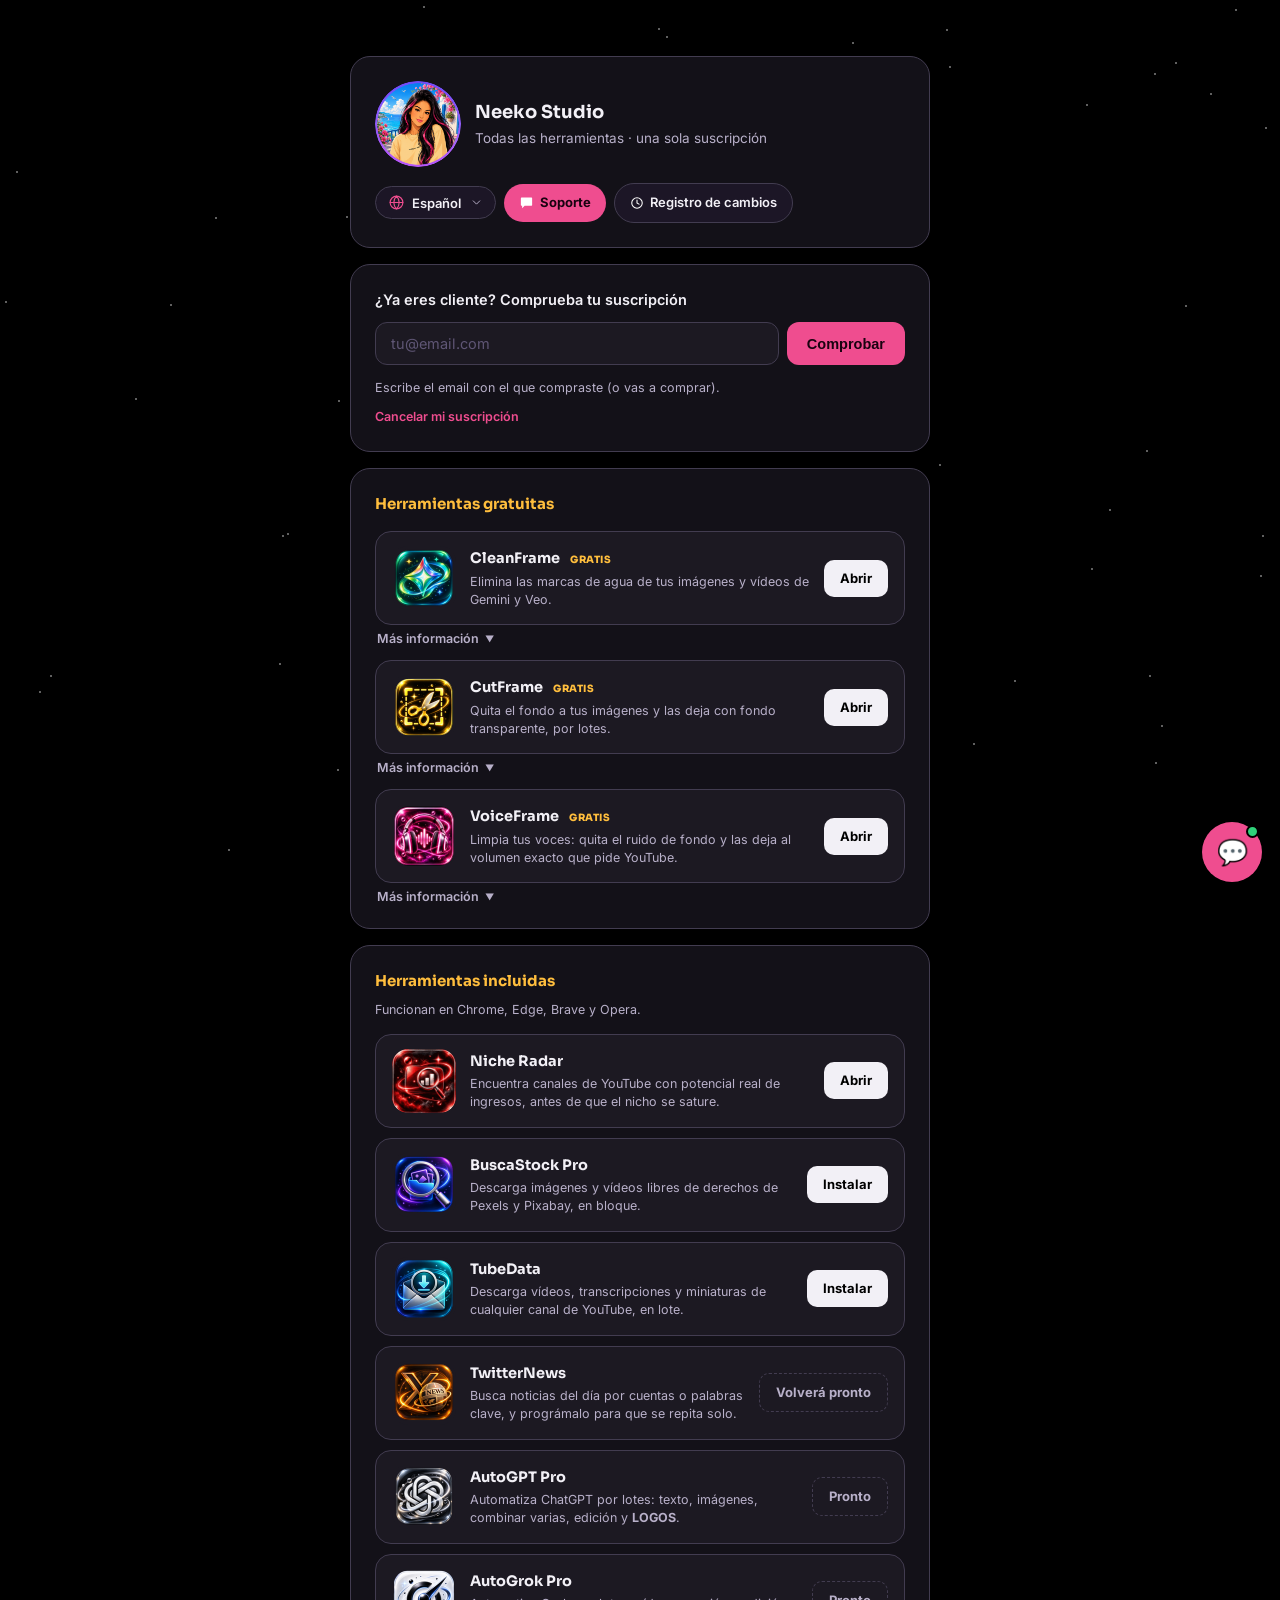
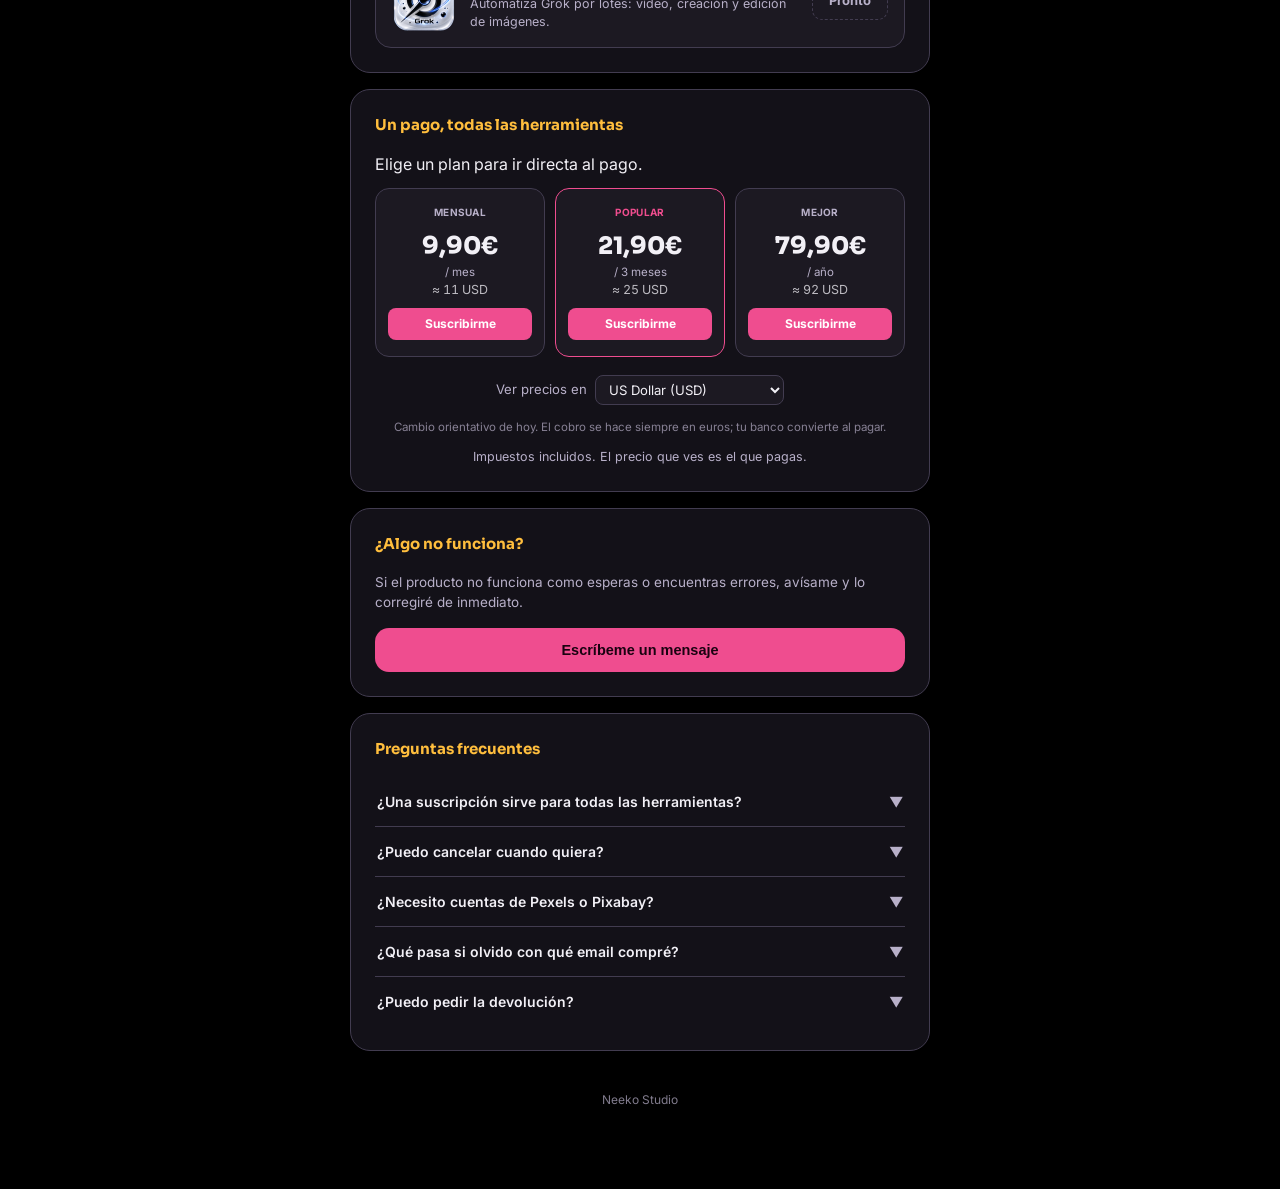
==== commit 4bcc3d24: "Enhance chat UI with new text and styles Updated chat interface text and styles for better user expe" ====
--- a/index.html
+++ b/index.html
@@ -837,7 +837,8 @@
       contact_text: 'Si el producto no funciona como esperas o encuentras errores, avísame y lo corregiré de inmediato.',
       contact_btn: 'Escríbeme un mensaje',
       faq_title: 'Preguntas frecuentes',
-      chat_titulo: '¿Alguna duda?',
+      chat_estado: 'Siempre disponible',
+      chat_globo: '¿Tienes alguna duda? Pregúntanos, respondemos al momento.',
       chat_aviso: 'Asistente automático. Los cobros y las devoluciones los lleva una persona desde el formulario.',
       chat_placeholder: 'Escribe tu pregunta...',
       chat_enviar: 'Enviar',
@@ -930,7 +931,8 @@
       contact_text: "If the product isn't working as expected or you find bugs, let me know and I'll fix it right away.",
       contact_btn: 'Send me a message',
       faq_title: 'Frequently asked questions',
-      chat_titulo: 'Any questions?',
+      chat_estado: 'Always here',
+      chat_globo: 'Any questions? Ask us, we answer right away.',
       chat_aviso: 'Automated assistant. Payments and refunds are handled by a person through the form.',
       chat_placeholder: 'Type your question...',
       chat_enviar: 'Send',
@@ -1039,27 +1041,54 @@
 
 <!-- Asistente de Neeko Studio -->
 <style>
-.chat-burbuja{position:fixed;right:18px;bottom:18px;z-index:9000;width:56px;height:56px;border-radius:50%;border:none;cursor:pointer;background:var(--fuchsia);color:#fff;font-size:23px;line-height:1;box-shadow:0 6px 24px rgba(0,0,0,.45);}
-.chat-burbuja:hover{filter:brightness(1.08);}
-.chat-panel{position:fixed;right:18px;bottom:84px;z-index:9001;width:min(360px,calc(100vw - 36px));max-height:min(540px,calc(100vh - 120px));display:none;flex-direction:column;background:var(--card);border:1px solid var(--card-border);border-radius:14px;overflow:hidden;box-shadow:0 18px 50px rgba(0,0,0,.55);}
+.chat-burbuja{position:fixed;right:18px;bottom:18px;z-index:9000;width:60px;height:60px;border-radius:50%;border:none;cursor:pointer;background:var(--fuchsia);color:#fff;font-size:25px;line-height:1;box-shadow:0 6px 24px rgba(0,0,0,.45);display:flex;align-items:center;justify-content:center;transition:transform .18s;}
+.chat-burbuja:hover{filter:brightness(1.08);transform:scale(1.06);}
+.chat-burbuja .chat-punto{position:absolute;top:3px;right:3px;width:13px;height:13px;border-radius:50%;background:#2fd27a;border:2.5px solid var(--bg);}
+@keyframes neekoPulso{0%{box-shadow:0 6px 24px rgba(0,0,0,.45),0 0 0 0 rgba(239,77,143,.5);}70%{box-shadow:0 6px 24px rgba(0,0,0,.45),0 0 0 18px rgba(239,77,143,0);}100%{box-shadow:0 6px 24px rgba(0,0,0,.45),0 0 0 0 rgba(239,77,143,0);}}
+.chat-burbuja.pulsa{animation:neekoPulso 2.6s ease-out infinite;}
+.chat-globo{position:fixed;right:88px;bottom:32px;z-index:9000;max-width:210px;background:var(--card);border:1px solid var(--fuchsia);color:var(--text);border-radius:12px;padding:10px 32px 10px 13px;font-size:13px;line-height:1.4;box-shadow:0 10px 30px rgba(0,0,0,.5);cursor:pointer;opacity:0;transform:translateX(10px);pointer-events:none;transition:opacity .3s,transform .3s;}
+.chat-globo.ver{opacity:1;transform:translateX(0);pointer-events:auto;}
+.chat-globo-x{position:absolute;top:4px;right:6px;background:none;border:none;color:var(--muted);font-size:16px;line-height:1;cursor:pointer;padding:2px 4px;}
+.chat-panel{position:fixed;right:18px;bottom:88px;z-index:9001;width:min(360px,calc(100vw - 36px));max-height:min(560px,calc(100vh - 120px));display:none;flex-direction:column;background:var(--card);border:1px solid var(--card-border);border-radius:14px;overflow:hidden;box-shadow:0 18px 50px rgba(0,0,0,.55);}
 .chat-panel.open{display:flex;}
-.chat-cab{padding:12px 14px;background:var(--surface);border-bottom:1px solid var(--card-border);font-weight:600;display:flex;justify-content:space-between;align-items:center;gap:8px;}
-.chat-cerrar{background:none;border:none;color:var(--muted);font-size:20px;cursor:pointer;line-height:1;}
+.chat-cab{padding:11px 13px;background:var(--surface);border-bottom:1px solid var(--card-border);display:flex;justify-content:space-between;align-items:center;gap:8px;}
+.chat-id{display:flex;align-items:center;gap:10px;min-width:0;}
+.chat-id img{width:36px;height:36px;border-radius:50%;object-fit:cover;flex-shrink:0;border:1px solid var(--card-border);}
+.chat-id b{display:block;font-size:14px;font-weight:700;line-height:1.3;}
+.chat-id span{display:flex;align-items:center;gap:5px;font-size:11.5px;color:var(--muted);line-height:1.3;}
+.chat-id span i{width:7px;height:7px;border-radius:50%;background:#2fd27a;display:inline-block;}
+.chat-cerrar{background:none;border:none;color:var(--muted);font-size:20px;cursor:pointer;line-height:1;flex-shrink:0;}
 .chat-cuerpo{flex:1;overflow-y:auto;padding:14px;display:flex;flex-direction:column;gap:10px;}
 .chat-msg{max-width:85%;padding:9px 12px;border-radius:12px;font-size:14px;line-height:1.45;white-space:pre-wrap;}
 .chat-msg.bot{align-self:flex-start;background:var(--surface);border:1px solid var(--card-border);}
 .chat-msg.yo{align-self:flex-end;background:var(--fuchsia-dim);border:1px solid var(--fuchsia);}
+.chat-sugs{display:flex;flex-wrap:wrap;gap:7px;padding:0 14px 12px;}
+.chat-sugs:empty{display:none;}
+.chat-sug{background:var(--surface);border:1px solid var(--card-border);color:var(--text);border-radius:999px;padding:7px 12px;font:inherit;font-size:12.5px;cursor:pointer;transition:border-color .15s,color .15s;}
+.chat-sug:hover{border-color:var(--fuchsia);color:var(--fuchsia);}
 .chat-pie{border-top:1px solid var(--card-border);padding:10px;display:flex;gap:8px;}
 .chat-pie input{flex:1;background:var(--surface);border:1px solid var(--card-border);border-radius:9px;padding:9px 11px;color:var(--text);font:inherit;font-size:14px;}
 .chat-pie button{background:var(--fuchsia);border:none;border-radius:9px;color:#fff;padding:0 14px;cursor:pointer;font:inherit;font-weight:600;}
 .chat-aviso{font-size:11.5px;color:var(--muted);padding:0 14px 10px;}
-@media (max-width:420px){.chat-panel{right:10px;left:10px;width:auto;bottom:78px;}}
+@media (max-width:420px){.chat-panel{right:10px;left:10px;width:auto;bottom:84px;}.chat-globo{display:none;}}
+@media (prefers-reduced-motion:reduce){.chat-burbuja.pulsa{animation:none;}.chat-globo{transition:none;}}
 </style>
 
-<button class="chat-burbuja" id="chatBurbuja" aria-label="Chat">&#128172;</button>
+<div class="chat-globo" id="chatGlobo"><span data-i18n="chat_globo">&iquest;Tienes alguna duda? Preg&uacute;ntanos, respondemos al momento.</span><button class="chat-globo-x" id="chatGloboX" aria-label="Cerrar">&times;</button></div>
+<button class="chat-burbuja" id="chatBurbuja" aria-label="Chat"><span>&#128172;</span><span class="chat-punto"></span></button>
 <div class="chat-panel" id="chatPanel">
-  <div class="chat-cab"><span data-i18n="chat_titulo">&iquest;Alguna duda?</span><button class="chat-cerrar" id="chatCerrar" aria-label="Cerrar">&times;</button></div>
+  <div class="chat-cab">
+    <div class="chat-id">
+      <img src="icons/perfil.png" alt="Neeko Studio">
+      <div>
+        <b>Neeko Studio</b>
+        <span><i></i><span data-i18n="chat_estado">Siempre disponible</span></span>
+      </div>
+    </div>
+    <button class="chat-cerrar" id="chatCerrar" aria-label="Cerrar">&times;</button>
+  </div>
   <div class="chat-cuerpo" id="chatCuerpo"></div>
+  <div class="chat-sugs" id="chatSugs"></div>
   <div class="chat-aviso" data-i18n="chat_aviso">Asistente autom&aacute;tico. Los cobros y las devoluciones los lleva una persona desde el formulario.</div>
   <div class="chat-pie">
     <input id="chatEntrada" data-i18n-placeholder="chat_placeholder" placeholder="Escribe tu pregunta...">
@@ -1071,8 +1100,11 @@
 (function(){
   var SERVIDOR = 'https://servidor-licencias-production.up.railway.app/chat';
   var burbuja=document.getElementById('chatBurbuja');
+  var globo=document.getElementById('chatGlobo');
+  var globoX=document.getElementById('chatGloboX');
   var panel=document.getElementById('chatPanel');
   var cuerpo=document.getElementById('chatCuerpo');
+  var sugs=document.getElementById('chatSugs');
   var entrada=document.getElementById('chatEntrada');
   var boton=document.getElementById('chatEnviar');
   var cerrar=document.getElementById('chatCerrar');
@@ -1081,6 +1113,8 @@
   try{ email=localStorage.getItem('neeko_chat_email')||''; }catch(e){}
   var esperandoEmail=!email;
   var ocupado=false;
+  var abiertoAlgunaVez=false;
+  try{ abiertoAlgunaVez=localStorage.getItem('neeko_chat_visto')==='1'; }catch(e){}
 
   function idioma(){ return document.documentElement.lang==='en'?'en':'es'; }
   function t(es,en){ return idioma()==='en'?en:es; }
@@ -1094,41 +1128,82 @@
     return d;
   }
 
+  function sugerencias(){
+    sugs.innerHTML='';
+    if(esperandoEmail){ return; }
+    var lista=idioma()==='en'
+      ? ['What is included in the subscription?','How do I activate my tools?','Can I cancel anytime?']
+      : ['¿Qué incluye la suscripción?','¿Cómo activo mis herramientas?','¿Puedo cancelar cuando quiera?'];
+    lista.forEach(function(p){
+      var b=document.createElement('button');
+      b.className='chat-sug';
+      b.type='button';
+      b.textContent=p;
+      b.addEventListener('click',function(){ entrada.value=p; enviar(); });
+      sugs.appendChild(b);
+    });
+  }
+
   function saluda(){
     cuerpo.innerHTML='';
     if(esperandoEmail){
-      pinta(t('Hola. Antes de empezar, \u00bfcu\u00e1l es tu email? As\u00ed puedo ayudarte mejor si ya eres cliente.','Hi. Before we start, what is your email? That way I can help you better if you are already a customer.'),'bot');
+      pinta(t('¡Hola! Soy el asistente de Neeko Studio y respondo a cualquier hora.','Hi! I am the Neeko Studio assistant and I answer at any time.'),'bot');
+      pinta(t('Para empezar, ¿me dejas tu email? Así puedo ayudarte mejor si ya eres cliente.','To get started, could you leave me your email? That way I can help you better if you are already a customer.'),'bot');
     }else{
-      pinta(t('Hola, \u00bfen qu\u00e9 te ayudo?','Hi, how can I help?'),'bot');
+      pinta(t('¡Hola de nuevo! Pregúntame lo que quieras sobre las herramientas, los precios o tu suscripción.','Hi again! Ask me anything about the tools, the pricing or your subscription.'),'bot');
     }
+    sugerencias();
+  }
+
+  function escondeGlobo(){
+    globo.classList.remove('ver');
+    burbuja.classList.remove('pulsa');
+    try{ localStorage.setItem('neeko_chat_visto','1'); }catch(e){}
+  }
+
+  function abre(){
+    panel.classList.add('open');
+    escondeGlobo();
+    if(!cuerpo.children.length){ saluda(); }
+    entrada.focus();
   }
 
   burbuja.addEventListener('click',function(){
-    panel.classList.toggle('open');
-    if(panel.classList.contains('open')){ if(!cuerpo.children.length){ saluda(); } entrada.focus(); }
+    if(panel.classList.contains('open')){ panel.classList.remove('open'); }
+    else{ abre(); }
   });
   cerrar.addEventListener('click',function(){ panel.classList.remove('open'); });
+  globo.addEventListener('click',function(e){ if(e.target!==globoX){ abre(); } });
+  globoX.addEventListener('click',function(e){ e.stopPropagation(); escondeGlobo(); });
+
+  if(!abiertoAlgunaVez){
+    burbuja.classList.add('pulsa');
+    setTimeout(function(){ if(!panel.classList.contains('open')){ globo.classList.add('ver'); } },3500);
+    setTimeout(function(){ globo.classList.remove('ver'); },16000);
+  }
 
   function enviar(){
     var texto=entrada.value.trim();
     if(!texto||ocupado){ return; }
     entrada.value='';
+    sugs.innerHTML='';
     pinta(texto,'yo');
 
     if(esperandoEmail){
       if(!/^[^@\s]+@[^@\s]+\.[^@\s]+$/.test(texto)){
-        pinta(t('Eso no parece un email. \u00bfMe lo escribes otra vez?','That does not look like an email. Could you write it again?'),'bot');
+        pinta(t('Eso no parece un email. ¿Me lo escribes otra vez?','That does not look like an email. Could you write it again?'),'bot');
         return;
       }
       email=texto.toLowerCase();
       try{ localStorage.setItem('neeko_chat_email',email); }catch(e){}
       esperandoEmail=false;
-      pinta(t('Gracias. Ahora s\u00ed, \u00bfqu\u00e9 necesitas?','Thanks. Now then, what do you need?'),'bot');
+      pinta(t('Gracias. Ahora sí, ¿qué necesitas?','Thanks. Now then, what do you need?'),'bot');
+      sugerencias();
       return;
     }
 
     ocupado=true;
-    var cargando=pinta('\u2026','bot');
+    var cargando=pinta('…','bot');
     fetch(SERVIDOR,{
       method:'POST',
       headers:{'content-type':'application/json'},
@@ -1141,7 +1216,7 @@
         historial.push({de:'bot',texto:respuesta});
       })
       .catch(function(){
-        cargando.textContent=t('No hay conexi\u00f3n con el asistente. Usa el formulario de contacto.','The assistant is unreachable. Please use the contact form.');
+        cargando.textContent=t('No hay conexión con el asistente. Usa el formulario de contacto.','The assistant is unreachable. Please use the contact form.');
       })
       .then(function(){ ocupado=false; cuerpo.scrollTop=cuerpo.scrollHeight; });
   }
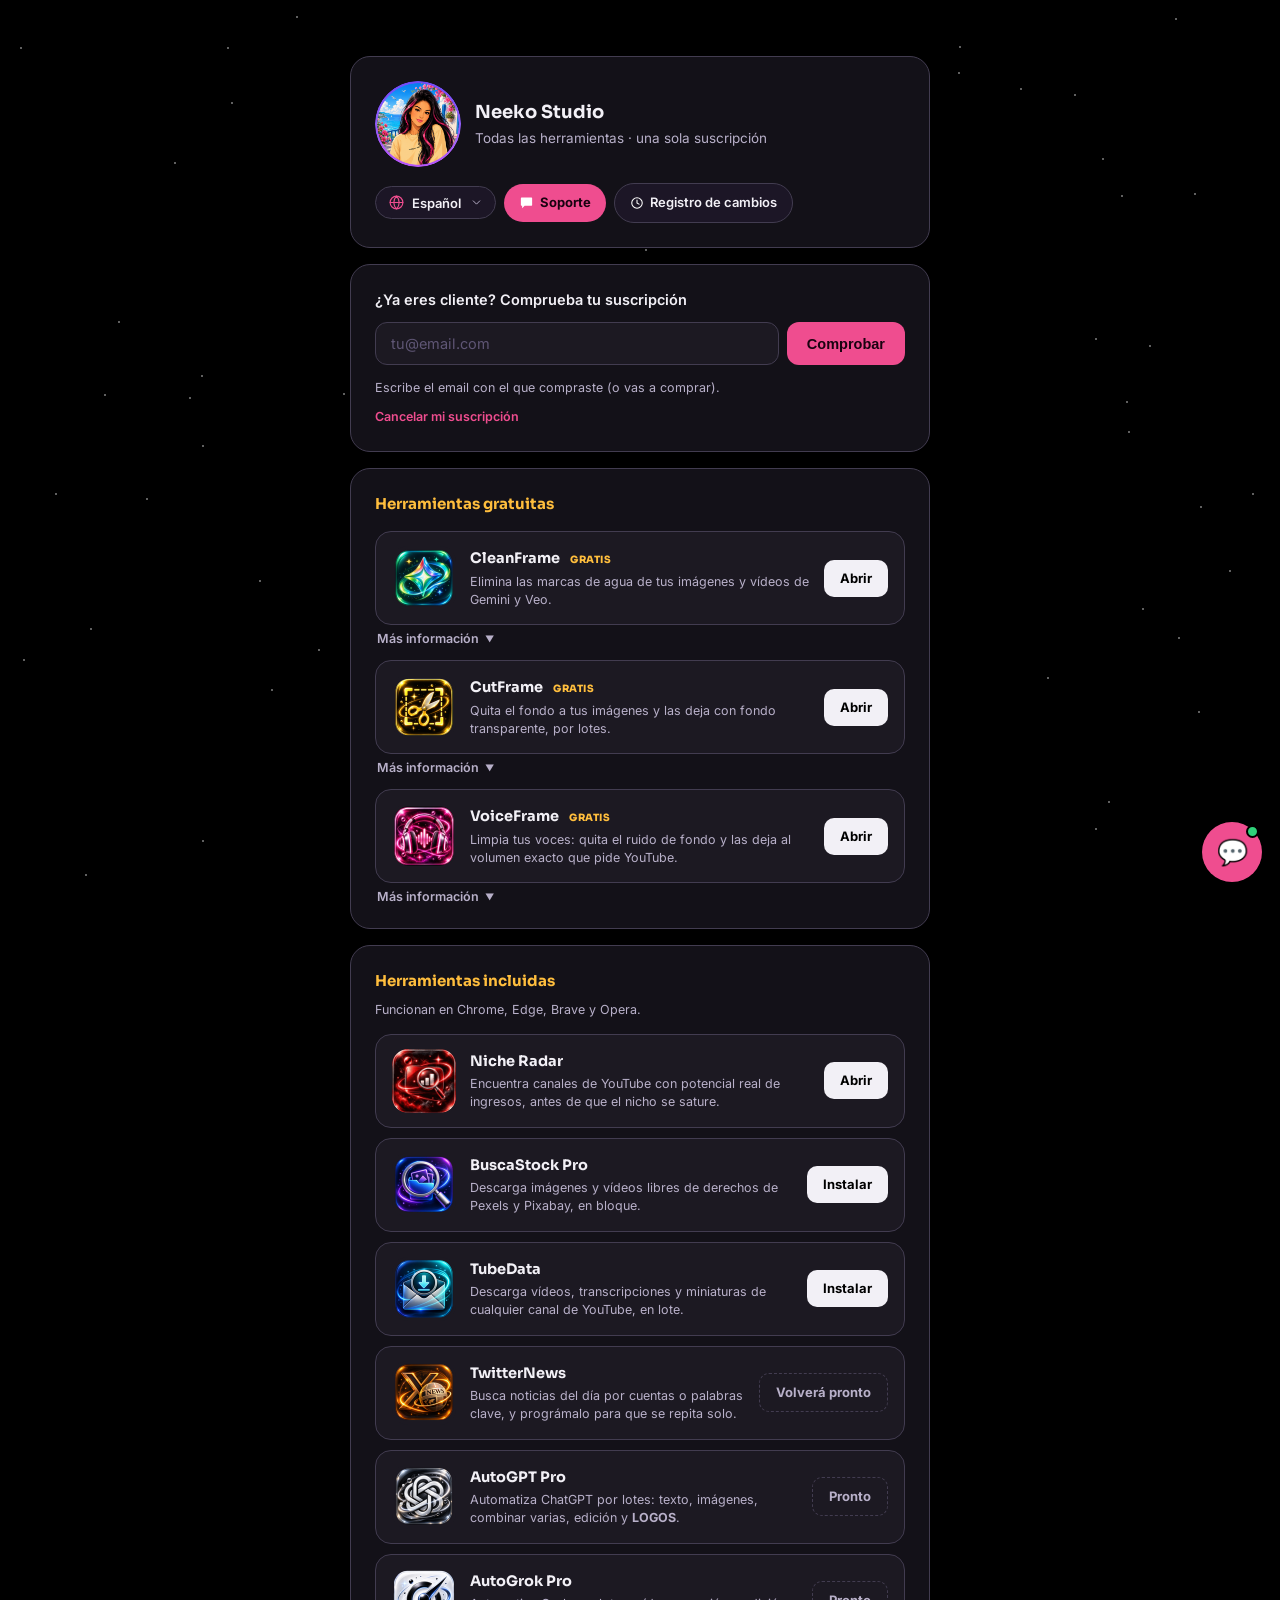
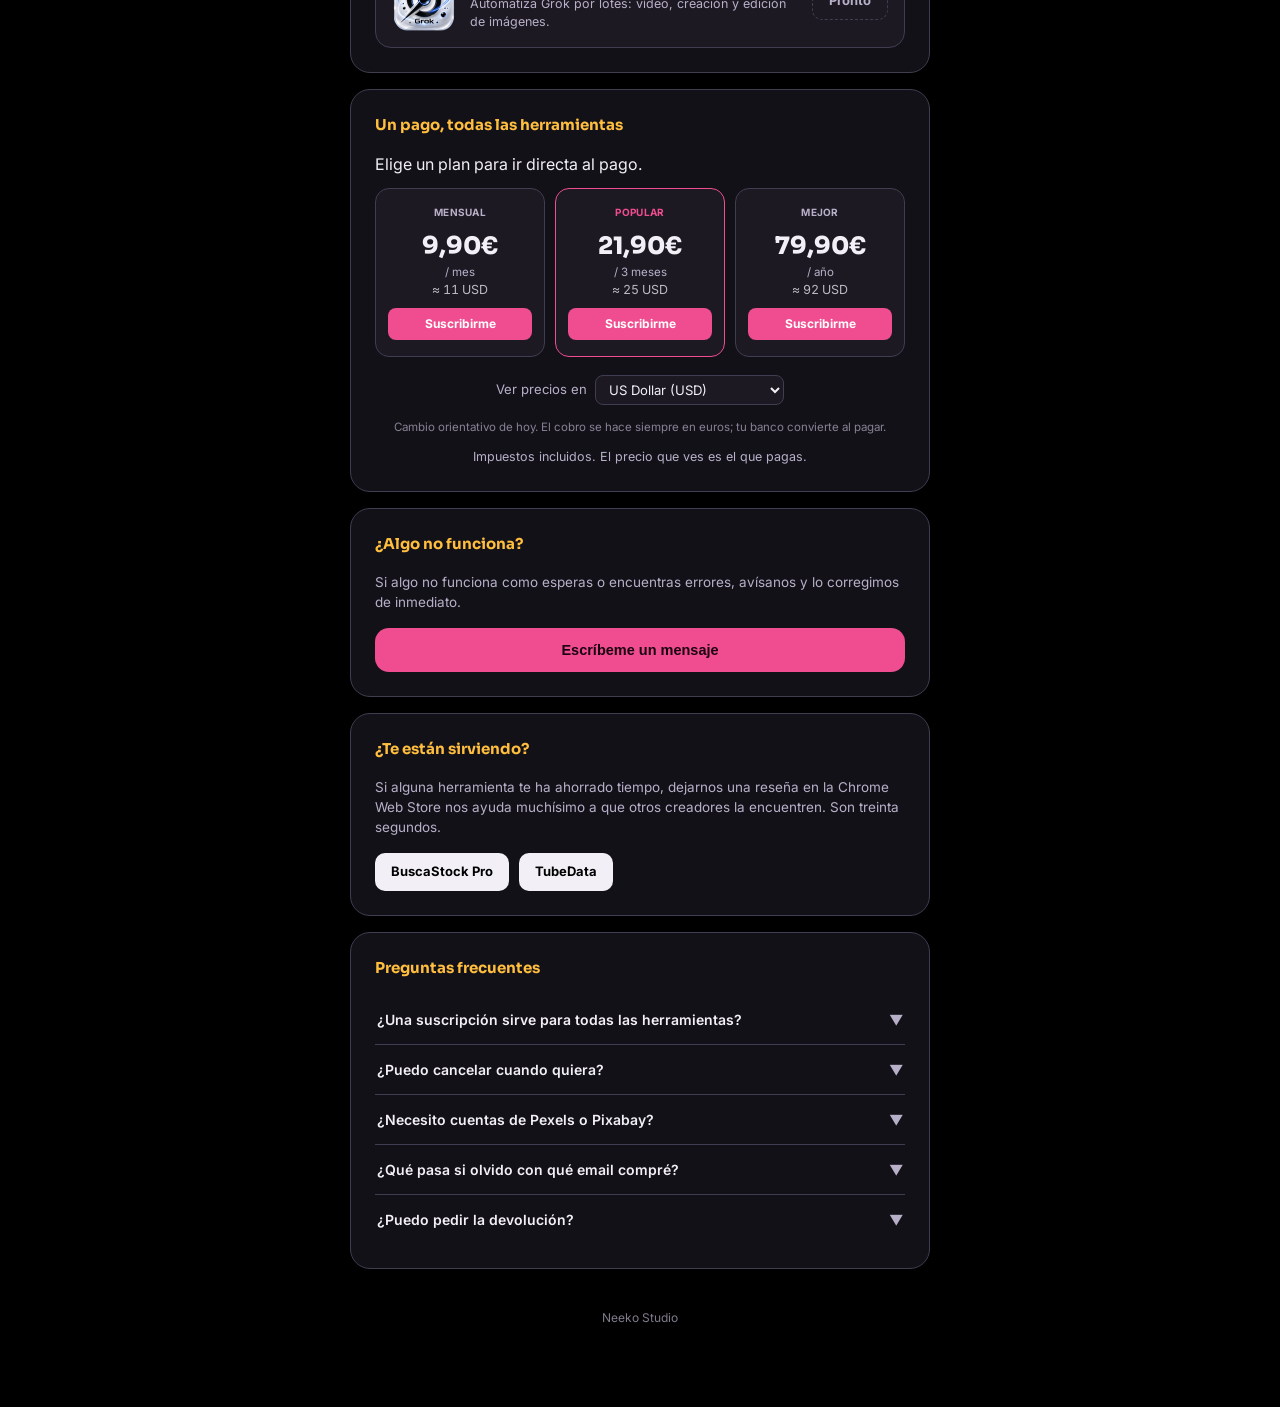
==== commit 1eddd48a: "Globo del chat mas llamativo, SEO (canonical, OG, datos estructurados) y tarjeta de resenas" ====
--- a/index.html
+++ b/index.html
@@ -4,8 +4,22 @@
 <head>
 <meta charset="UTF-8">
 <meta name="viewport" content="width=device-width, initial-scale=1.0">
-<title>Quitar fondo, marcas de agua y ruido de audio, gratis</title>
-<meta name="description" content="Herramientas gratis en tu navegador: quita el fondo a tus imágenes, borra marcas de agua de Gemini y Veo y limpia el ruido de tus audios. Sin instalar nada.">
+<title>Quitar marcas de agua, fondo y ruido de audio gratis | Neeko Studio</title>
+<meta name="description" content="Herramientas gratis en tu navegador: quita marcas de agua de Gemini y Veo, borra el fondo de tus imágenes por lotes y limpia el ruido de tus audios. Y extensiones de Chrome para descargar de Pexels, Pixabay y YouTube en bloque y automatizar ChatGPT. Sin instalar nada.">
+<link rel="canonical" href="https://neekostudio.app/">
+<meta name="robots" content="index,follow,max-image-preview:large">
+<meta property="og:type" content="website">
+<meta property="og:site_name" content="Neeko Studio">
+<meta property="og:url" content="https://neekostudio.app/">
+<meta property="og:locale" content="es_ES">
+<meta property="og:locale:alternate" content="en_US">
+<meta property="og:title" content="Quitar marcas de agua, fondo y ruido de audio gratis | Neeko Studio">
+<meta property="og:description" content="Herramientas gratis en el navegador para creadores de contenido: marcas de agua, fondos, audio, y descargas por lotes de Pexels, Pixabay y YouTube.">
+<meta property="og:image" content="https://neekostudio.app/icons/favicon-180.png">
+<meta name="twitter:card" content="summary">
+<meta name="twitter:title" content="Quitar marcas de agua, fondo y ruido de audio gratis | Neeko Studio">
+<meta name="twitter:description" content="Herramientas gratis en el navegador para creadores de contenido, sin instalar nada.">
+<meta name="twitter:image" content="https://neekostudio.app/icons/favicon-180.png">
 <link rel="icon" type="image/png" sizes="16x16" href="icons/favicon-16.png">
 <link rel="icon" type="image/png" sizes="32x32" href="icons/favicon-32.png">
 <link rel="icon" type="image/png" sizes="48x48" href="icons/favicon-48.png">
@@ -27,6 +41,7 @@
   }
   *{box-sizing:border-box; margin:0; padding:0;}
   html{scroll-behavior:smooth;}
+  body{overflow-x:hidden;}
   body{
     background:var(--bg);
     color:var(--text);
@@ -99,7 +114,8 @@
 
   /* Comprobar suscripción */
   .check-card label{display:block; font-size:14.5px; color:var(--text); font-weight:600; margin-bottom:12px;}
-  .check-card form{display:flex; gap:8px;}
+  .check-card form{display:flex; gap:8px; flex-wrap:wrap;}
+  .check-card input{min-width:0;}
   .check-card input{
     flex:1; background:var(--surface); border:1px solid var(--card-border); color:var(--text);
     font-family:'Inter', sans-serif; font-size:14.5px; padding:12px 15px; border-radius:12px;
@@ -127,6 +143,7 @@
   .hint a:hover{text-decoration:underline;}
 
   .card-title{font-family:'Sora', sans-serif; font-size:15px; font-weight:700; color:var(--gold); margin-bottom:16px;}
+  .rev-botones{display:flex; flex-wrap:wrap; gap:10px; margin-top:14px;}
 
   /* Lista extensiones */
   /* grid con filas iguales: todas las tarjetas miden lo mismo */
@@ -297,6 +314,17 @@
 
   footer{text-align:center; color:var(--muted); font-size:12px; margin-top:24px; opacity:0.7;}
 </style>
+<script type="application/ld+json">
+{"@context":"https://schema.org","@graph":[
+{"@type":"Organization","@id":"https://neekostudio.app/#org","name":"Neeko Studio","url":"https://neekostudio.app/","logo":"https://neekostudio.app/icons/favicon-180.png","description":"Herramientas en el navegador y extensiones de Chrome para creadores de contenido."},
+{"@type":"WebSite","@id":"https://neekostudio.app/#web","url":"https://neekostudio.app/","name":"Neeko Studio","inLanguage":["es","en"],"publisher":{"@id":"https://neekostudio.app/#org"}},
+{"@type":"SoftwareApplication","name":"CleanFrame","applicationCategory":"MultimediaApplication","operatingSystem":"Chrome, Edge","url":"https://neekostudio.app/#cleanframe","description":"Elimina las marcas de agua de las imagenes y videos de Gemini y Veo, dentro del navegador.","publisher":{"@id":"https://neekostudio.app/#org"},"offers":{"@type":"Offer","price":"0","priceCurrency":"EUR"}},
+{"@type":"SoftwareApplication","name":"CutFrame","applicationCategory":"MultimediaApplication","operatingSystem":"Chrome, Edge","url":"https://neekostudio.app/#cleanframe","description":"Quita el fondo a las imagenes y las deja con fondo transparente, por lotes.","publisher":{"@id":"https://neekostudio.app/#org"},"offers":{"@type":"Offer","price":"0","priceCurrency":"EUR"}},
+{"@type":"SoftwareApplication","name":"VoiceFrame","applicationCategory":"MultimediaApplication","operatingSystem":"Chrome, Edge","url":"https://neekostudio.app/#cleanframe","description":"Limpia el ruido de fondo de los audios y los deja al volumen que pide cada plataforma.","publisher":{"@id":"https://neekostudio.app/#org"},"offers":{"@type":"Offer","price":"0","priceCurrency":"EUR"}},
+{"@type":"SoftwareApplication","name":"BuscaStock Pro","applicationCategory":"BrowserApplication","operatingSystem":"Chrome, Edge, Brave, Opera","url":"https://chromewebstore.google.com/detail/buscastock-pro/gnmdldpekhflgognolodoohggooioffg","description":"Descarga imagenes y videos libres de derechos de Pexels y Pixabay, en bloque.","publisher":{"@id":"https://neekostudio.app/#org"},"offers":{"@type":"Offer","price":"9.90","priceCurrency":"EUR"}},
+{"@type":"SoftwareApplication","name":"TubeData","applicationCategory":"BrowserApplication","operatingSystem":"Chrome, Edge, Brave, Opera","url":"https://chromewebstore.google.com/detail/tubedata/cbbcjbnppmjkpifbjlgbnfkbbpmbhdbl","description":"Descarga miniaturas, tags, descripciones y transcripciones de cualquier canal de YouTube, en lote.","publisher":{"@id":"https://neekostudio.app/#org"},"offers":{"@type":"Offer","price":"9.90","priceCurrency":"EUR"}}
+]}
+</script>
 </head>
 <body>
 
@@ -559,8 +587,18 @@
     <!-- Contacto -->
     <div class="card">
       <div class="card-title" data-i18n="contact_title">¿Algo no funciona?</div>
-      <p class="support-text" data-i18n="contact_text">Si el producto no funciona como esperas o encuentras errores, avísame y lo corregiré de inmediato.</p>
+      <p class="support-text" data-i18n="contact_text">Si algo no funciona como esperas o encuentras errores, avísanos y lo corregimos de inmediato.</p>
       <button class="btn-contact" id="openContact" data-i18n="contact_btn">Escríbeme un mensaje</button>
+    </div>
+
+    <!-- Resenas -->
+    <div class="card">
+      <div class="card-title" data-i18n="rev_title">&iquest;Te est&aacute;n sirviendo?</div>
+      <p class="support-text" data-i18n="rev_text">Si alguna herramienta te ha ahorrado tiempo, dejarnos una rese&ntilde;a en la Chrome Web Store nos ayuda much&iacute;simo a que otros creadores la encuentren. Son treinta segundos.</p>
+      <div class="rev-botones">
+        <a class="ext-cta" href="https://chromewebstore.google.com/detail/buscastock-pro/gnmdldpekhflgognolodoohggooioffg/reviews" target="_blank" rel="noopener">BuscaStock Pro</a>
+        <a class="ext-cta" href="https://chromewebstore.google.com/detail/tubedata/cbbcjbnppmjkpifbjlgbnfkbbpmbhdbl/reviews" target="_blank" rel="noopener">TubeData</a>
+      </div>
     </div>
 
     <!-- FAQ -->
@@ -834,11 +872,13 @@
       subscribe_btn: 'Suscribirme',
       tax_note: 'Impuestos incluidos. El precio que ves es el que pagas.',
       contact_title: '¿Algo no funciona?',
-      contact_text: 'Si el producto no funciona como esperas o encuentras errores, avísame y lo corregiré de inmediato.',
+      contact_text: 'Si algo no funciona como esperas o encuentras errores, avísanos y lo corregimos de inmediato.',
       contact_btn: 'Escríbeme un mensaje',
       faq_title: 'Preguntas frecuentes',
+      rev_title: '¿Te están sirviendo?',
+      rev_text: 'Si alguna herramienta te ha ahorrado tiempo, dejarnos una reseña en la Chrome Web Store nos ayuda muchísimo a que otros creadores la encuentren. Son treinta segundos.',
       chat_estado: 'Siempre disponible',
-      chat_globo: '¿Tienes alguna duda? Pregúntanos, respondemos al momento.',
+      chat_globo: '<b>¿Tienes alguna duda?</b>Escríbenos y te respondemos al momento, a cualquier hora.',
       chat_aviso: 'Asistente automático. Los cobros y las devoluciones los lleva una persona desde el formulario.',
       chat_placeholder: 'Escribe tu pregunta...',
       chat_enviar: 'Enviar',
@@ -928,11 +968,13 @@
       subscribe_btn: 'Subscribe',
       tax_note: 'Taxes included. The price you see is the price you pay.',
       contact_title: 'Something not working?',
-      contact_text: "If the product isn't working as expected or you find bugs, let me know and I'll fix it right away.",
+      contact_text: "If something isn't working as expected or you find bugs, let us know and we'll fix it right away.",
       contact_btn: 'Send me a message',
       faq_title: 'Frequently asked questions',
+      rev_title: 'Are they working for you?',
+      rev_text: 'If one of our tools has saved you time, leaving a review on the Chrome Web Store helps other creators find it. It takes thirty seconds.',
       chat_estado: 'Always here',
-      chat_globo: 'Any questions? Ask us, we answer right away.',
+      chat_globo: '<b>Any questions?</b>Write to us and we answer right away, at any time.',
       chat_aviso: 'Automated assistant. Payments and refunds are handled by a person through the form.',
       chat_placeholder: 'Type your question...',
       chat_enviar: 'Send',
@@ -1045,10 +1087,15 @@
 .chat-burbuja:hover{filter:brightness(1.08);transform:scale(1.06);}
 .chat-burbuja .chat-punto{position:absolute;top:3px;right:3px;width:13px;height:13px;border-radius:50%;background:#2fd27a;border:2.5px solid var(--bg);}
 @keyframes neekoPulso{0%{box-shadow:0 6px 24px rgba(0,0,0,.45),0 0 0 0 rgba(239,77,143,.5);}70%{box-shadow:0 6px 24px rgba(0,0,0,.45),0 0 0 18px rgba(239,77,143,0);}100%{box-shadow:0 6px 24px rgba(0,0,0,.45),0 0 0 0 rgba(239,77,143,0);}}
-.chat-burbuja.pulsa{animation:neekoPulso 2.6s ease-out infinite;}
-.chat-globo{position:fixed;right:88px;bottom:32px;z-index:9000;max-width:210px;background:var(--card);border:1px solid var(--fuchsia);color:var(--text);border-radius:12px;padding:10px 32px 10px 13px;font-size:13px;line-height:1.4;box-shadow:0 10px 30px rgba(0,0,0,.5);cursor:pointer;opacity:0;transform:translateX(10px);pointer-events:none;transition:opacity .3s,transform .3s;}
-.chat-globo.ver{opacity:1;transform:translateX(0);pointer-events:auto;}
-.chat-globo-x{position:absolute;top:4px;right:6px;background:none;border:none;color:var(--muted);font-size:16px;line-height:1;cursor:pointer;padding:2px 4px;}
+.chat-burbuja.pulsa{animation:neekoPulso 2.6s ease-out infinite,neekoSalta 4.5s ease-in-out infinite;}
+.chat-globo{position:fixed;right:94px;bottom:26px;z-index:9000;width:234px;background:linear-gradient(145deg,var(--card),var(--surface));border:1.5px solid var(--fuchsia);color:var(--muted);border-radius:14px;padding:13px 30px 13px 15px;font-size:12.8px;line-height:1.45;box-shadow:0 14px 38px rgba(0,0,0,.55),0 0 0 4px rgba(239,77,143,.13);cursor:pointer;opacity:0;transform:translateX(24px) scale(.82);pointer-events:none;}
+.chat-globo b{display:block;color:var(--fuchsia);font-size:14.5px;margin-bottom:3px;}
+.chat-globo::after{content:'';position:absolute;right:-9px;bottom:19px;width:0;height:0;border-top:9px solid transparent;border-bottom:9px solid transparent;border-left:9px solid var(--fuchsia);}
+.chat-globo.ver{opacity:1;pointer-events:auto;animation:neekoEntra .55s cubic-bezier(.18,1.45,.4,1) forwards,neekoFlota 2.8s ease-in-out .65s infinite;}
+@keyframes neekoEntra{from{opacity:0;transform:translateX(24px) scale(.82);}to{opacity:1;transform:translateX(0) scale(1);}}
+@keyframes neekoFlota{0%,100%{transform:translateY(0);}50%{transform:translateY(-6px);}}
+@keyframes neekoSalta{0%,84%,100%{transform:translateY(0) scale(1);}88%{transform:translateY(-10px) scale(1.07);}92%{transform:translateY(0) scale(1);}96%{transform:translateY(-5px) scale(1.03);}}
+.chat-globo-x{position:absolute;top:5px;right:7px;background:none;border:none;color:var(--muted);font-size:16px;line-height:1;cursor:pointer;padding:2px 4px;}
 .chat-panel{position:fixed;right:18px;bottom:88px;z-index:9001;width:min(360px,calc(100vw - 36px));max-height:min(560px,calc(100vh - 120px));display:none;flex-direction:column;background:var(--card);border:1px solid var(--card-border);border-radius:14px;overflow:hidden;box-shadow:0 18px 50px rgba(0,0,0,.55);}
 .chat-panel.open{display:flex;}
 .chat-cab{padding:11px 13px;background:var(--surface);border-bottom:1px solid var(--card-border);display:flex;justify-content:space-between;align-items:center;gap:8px;}
@@ -1070,11 +1117,11 @@
 .chat-pie input{flex:1;background:var(--surface);border:1px solid var(--card-border);border-radius:9px;padding:9px 11px;color:var(--text);font:inherit;font-size:14px;}
 .chat-pie button{background:var(--fuchsia);border:none;border-radius:9px;color:#fff;padding:0 14px;cursor:pointer;font:inherit;font-weight:600;}
 .chat-aviso{font-size:11.5px;color:var(--muted);padding:0 14px 10px;}
-@media (max-width:420px){.chat-panel{right:10px;left:10px;width:auto;bottom:84px;}.chat-globo{display:none;}}
-@media (prefers-reduced-motion:reduce){.chat-burbuja.pulsa{animation:none;}.chat-globo{transition:none;}}
+@media (max-width:420px){.chat-panel{right:10px;left:10px;width:auto;bottom:84px;}.chat-globo{width:218px;right:16px;bottom:92px;font-size:12.4px;padding:12px 26px 12px 13px;}.chat-globo b{font-size:13.5px;}.chat-globo::after{right:26px;bottom:-9px;border-left:9px solid transparent;border-right:9px solid transparent;border-top:9px solid var(--fuchsia);border-bottom:none;}}
+@media (prefers-reduced-motion:reduce){.chat-burbuja.pulsa{animation:none;}.chat-globo.ver{animation:none;opacity:1;transform:none;}}
 </style>
 
-<div class="chat-globo" id="chatGlobo"><span data-i18n="chat_globo">&iquest;Tienes alguna duda? Preg&uacute;ntanos, respondemos al momento.</span><button class="chat-globo-x" id="chatGloboX" aria-label="Cerrar">&times;</button></div>
+<div class="chat-globo" id="chatGlobo"><span data-i18n="chat_globo"><b>&iquest;Tienes alguna duda?</b>Escr&iacute;benos y te respondemos al momento, a cualquier hora.</span><button class="chat-globo-x" id="chatGloboX" aria-label="Cerrar">&times;</button></div>
 <button class="chat-burbuja" id="chatBurbuja" aria-label="Chat"><span>&#128172;</span><span class="chat-punto"></span></button>
 <div class="chat-panel" id="chatPanel">
   <div class="chat-cab">
@@ -1115,6 +1162,8 @@
   var ocupado=false;
   var abiertoAlgunaVez=false;
   try{ abiertoAlgunaVez=localStorage.getItem('neeko_chat_visto')==='1'; }catch(e){}
+  var globoCerrado=false;
+  try{ globoCerrado=sessionStorage.getItem('neeko_globo_x')==='1'; }catch(e){}
 
   function idioma(){ return document.documentElement.lang==='en'?'en':'es'; }
   function t(es,en){ return idioma()==='en'?en:es; }
@@ -1174,12 +1223,13 @@
   });
   cerrar.addEventListener('click',function(){ panel.classList.remove('open'); });
   globo.addEventListener('click',function(e){ if(e.target!==globoX){ abre(); } });
-  globoX.addEventListener('click',function(e){ e.stopPropagation(); escondeGlobo(); });
+  globoX.addEventListener('click',function(e){ e.stopPropagation(); globo.classList.remove('ver'); try{ sessionStorage.setItem('neeko_globo_x','1'); }catch(e){} });
 
   if(!abiertoAlgunaVez){
     burbuja.classList.add('pulsa');
-    setTimeout(function(){ if(!panel.classList.contains('open')){ globo.classList.add('ver'); } },3500);
-    setTimeout(function(){ globo.classList.remove('ver'); },16000);
+    if(!globoCerrado){
+      setTimeout(function(){ if(!panel.classList.contains('open')){ globo.classList.add('ver'); } },2200);
+    }
   }
 
   function enviar(){
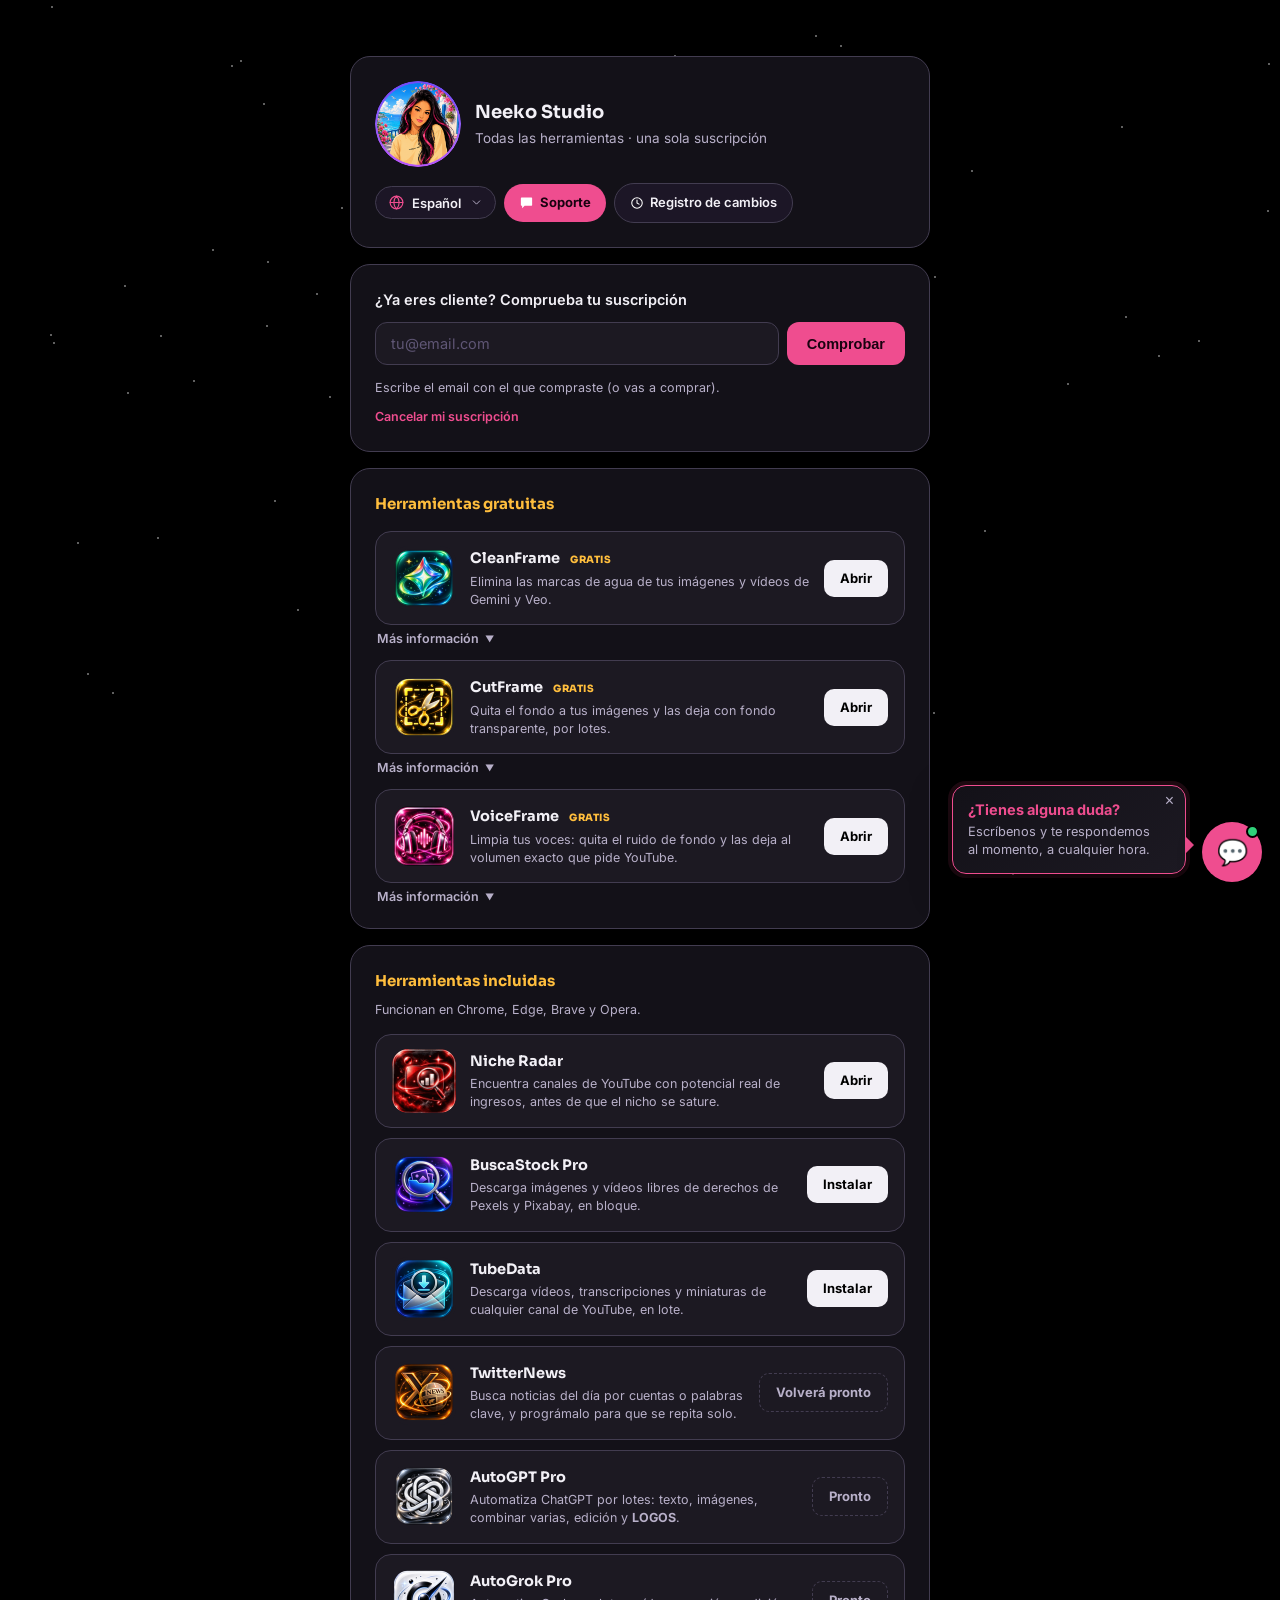
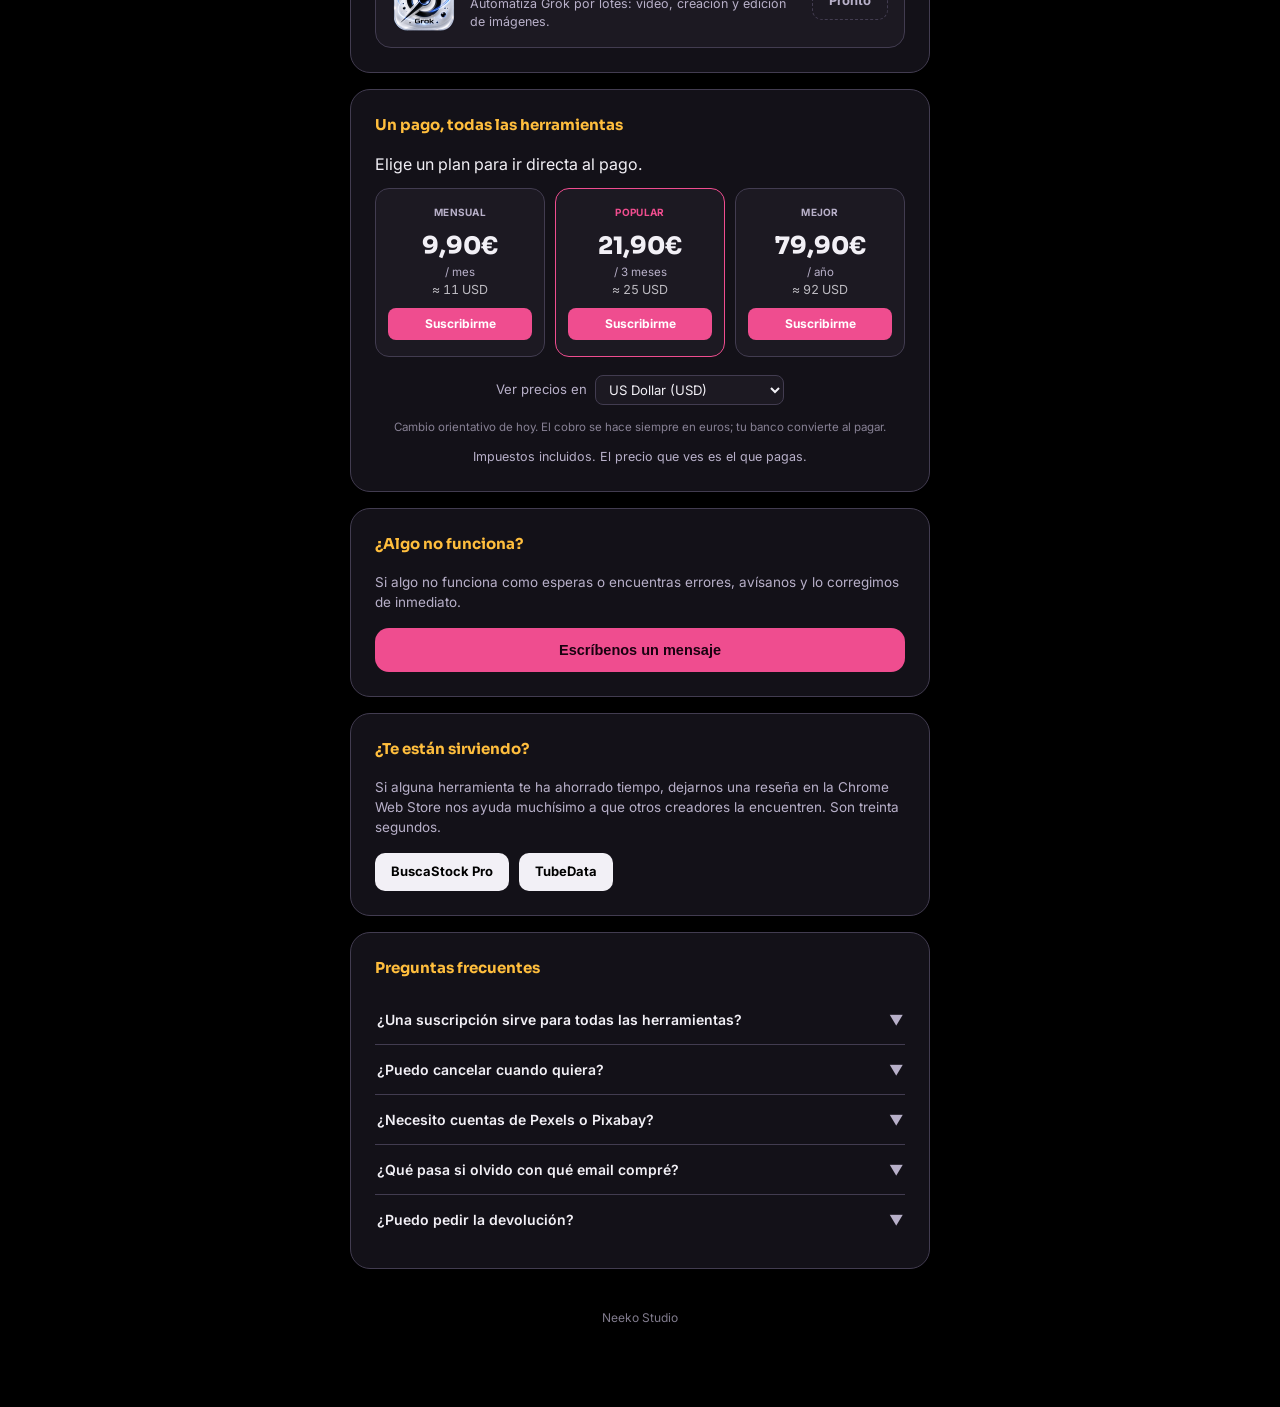
==== commit df96a3b9: "Formulario de contacto: hablar como marca en plural, no en primera persona" ====
--- a/index.html
+++ b/index.html
@@ -588,7 +588,7 @@
     <div class="card">
       <div class="card-title" data-i18n="contact_title">¿Algo no funciona?</div>
       <p class="support-text" data-i18n="contact_text">Si algo no funciona como esperas o encuentras errores, avísanos y lo corregimos de inmediato.</p>
-      <button class="btn-contact" id="openContact" data-i18n="contact_btn">Escríbeme un mensaje</button>
+      <button class="btn-contact" id="openContact" data-i18n="contact_btn">Escríbenos un mensaje</button>
     </div>
 
     <!-- Resenas -->
@@ -668,10 +668,10 @@
 <!-- Modal de contacto -->
 <div class="modal-overlay" id="contactModal">
   <div class="modal">
-    <h3 data-i18n="modal_title">Envíame un mensaje</h3>
-    <p data-i18n="modal_sub">Te leo y te respondo en cuanto pueda.</p>
+    <h3 data-i18n="modal_title">Escríbenos un mensaje</h3>
+    <p data-i18n="modal_sub">Lo leemos y te respondemos lo antes posible.</p>
     <input type="email" id="contactEmail" placeholder="tu@email.com" data-i18n-placeholder="modal_email_ph">
-    <textarea id="contactMsg" rows="4" placeholder="Cuéntame qué ha pasado..." data-i18n-placeholder="modal_msg_ph"></textarea>
+    <textarea id="contactMsg" rows="4" placeholder="Cuéntanos qué ha pasado..." data-i18n-placeholder="modal_msg_ph"></textarea>
     <p id="contactStatus" style="font-size:13px; margin:-2px 0 10px; min-height:16px;"></p>
     <div class="modal-actions">
       <button class="modal-cancel" id="cancelContact" data-i18n="modal_cancel">Cancelar</button>
@@ -873,7 +873,7 @@
       tax_note: 'Impuestos incluidos. El precio que ves es el que pagas.',
       contact_title: '¿Algo no funciona?',
       contact_text: 'Si algo no funciona como esperas o encuentras errores, avísanos y lo corregimos de inmediato.',
-      contact_btn: 'Escríbeme un mensaje',
+      contact_btn: 'Escríbenos un mensaje',
       faq_title: 'Preguntas frecuentes',
       rev_title: '¿Te están sirviendo?',
       rev_text: 'Si alguna herramienta te ha ahorrado tiempo, dejarnos una reseña en la Chrome Web Store nos ayuda muchísimo a que otros creadores la encuentren. Son treinta segundos.',
@@ -893,10 +893,10 @@
       faq_a4: 'Escríbenos un mensaje desde esta página y te lo confirmamos enseguida.',
       faq_q5: '¿Puedo pedir la devolución?',
       faq_a5: 'Sí, dentro de los 14 días siguientes a la compra. Escríbenos y lo gestionamos.',
-      modal_title: 'Envíame un mensaje',
-      modal_sub: 'Te leo y te respondo en cuanto pueda.',
+      modal_title: 'Escríbenos un mensaje',
+      modal_sub: 'Lo leemos y te respondemos lo antes posible.',
       modal_email_ph: 'tu@email.com',
-      modal_msg_ph: 'Cuéntame qué ha pasado...',
+      modal_msg_ph: 'Cuéntanos qué ha pasado...',
       modal_cancel: 'Cancelar',
       modal_send: 'Enviar',
       footer_text: 'Neeko Studio',
@@ -969,7 +969,7 @@
       tax_note: 'Taxes included. The price you see is the price you pay.',
       contact_title: 'Something not working?',
       contact_text: "If something isn't working as expected or you find bugs, let us know and we'll fix it right away.",
-      contact_btn: 'Send me a message',
+      contact_btn: 'Send us a message',
       faq_title: 'Frequently asked questions',
       rev_title: 'Are they working for you?',
       rev_text: 'If one of our tools has saved you time, leaving a review on the Chrome Web Store helps other creators find it. It takes thirty seconds.',
@@ -989,10 +989,10 @@
       faq_a4: "Send us a message from this page and we'll confirm it right away.",
       faq_q5: 'Can I ask for a refund?',
       faq_a5: 'Yes, within 14 days of your purchase. Write to us and we will sort it out.',
-      modal_title: 'Send me a message',
-      modal_sub: "I'll read it and reply as soon as I can.",
+      modal_title: 'Send us a message',
+      modal_sub: 'We read every message and reply as soon as we can.',
       modal_email_ph: 'you@email.com',
-      modal_msg_ph: 'Tell me what happened...',
+      modal_msg_ph: 'Tell us what happened...',
       modal_cancel: 'Cancel',
       modal_send: 'Send',
       footer_text: 'Neeko Studio',
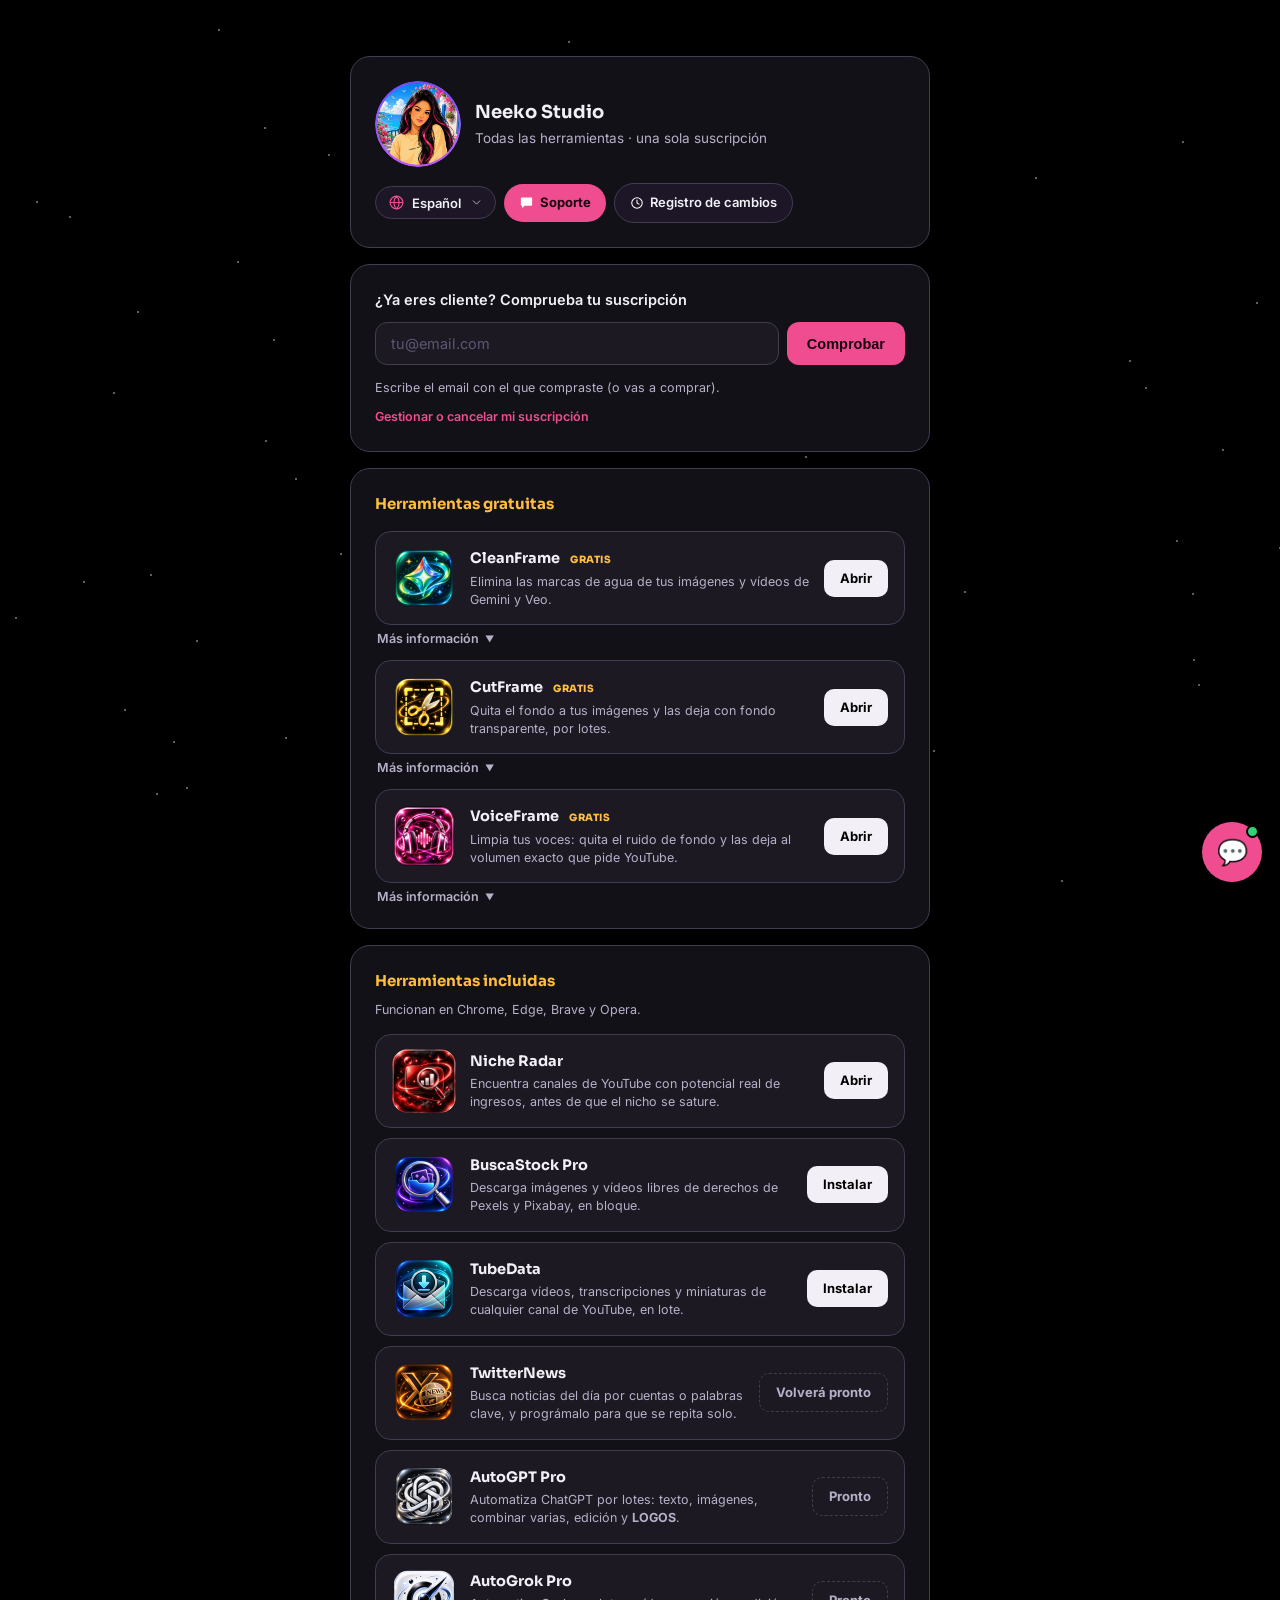
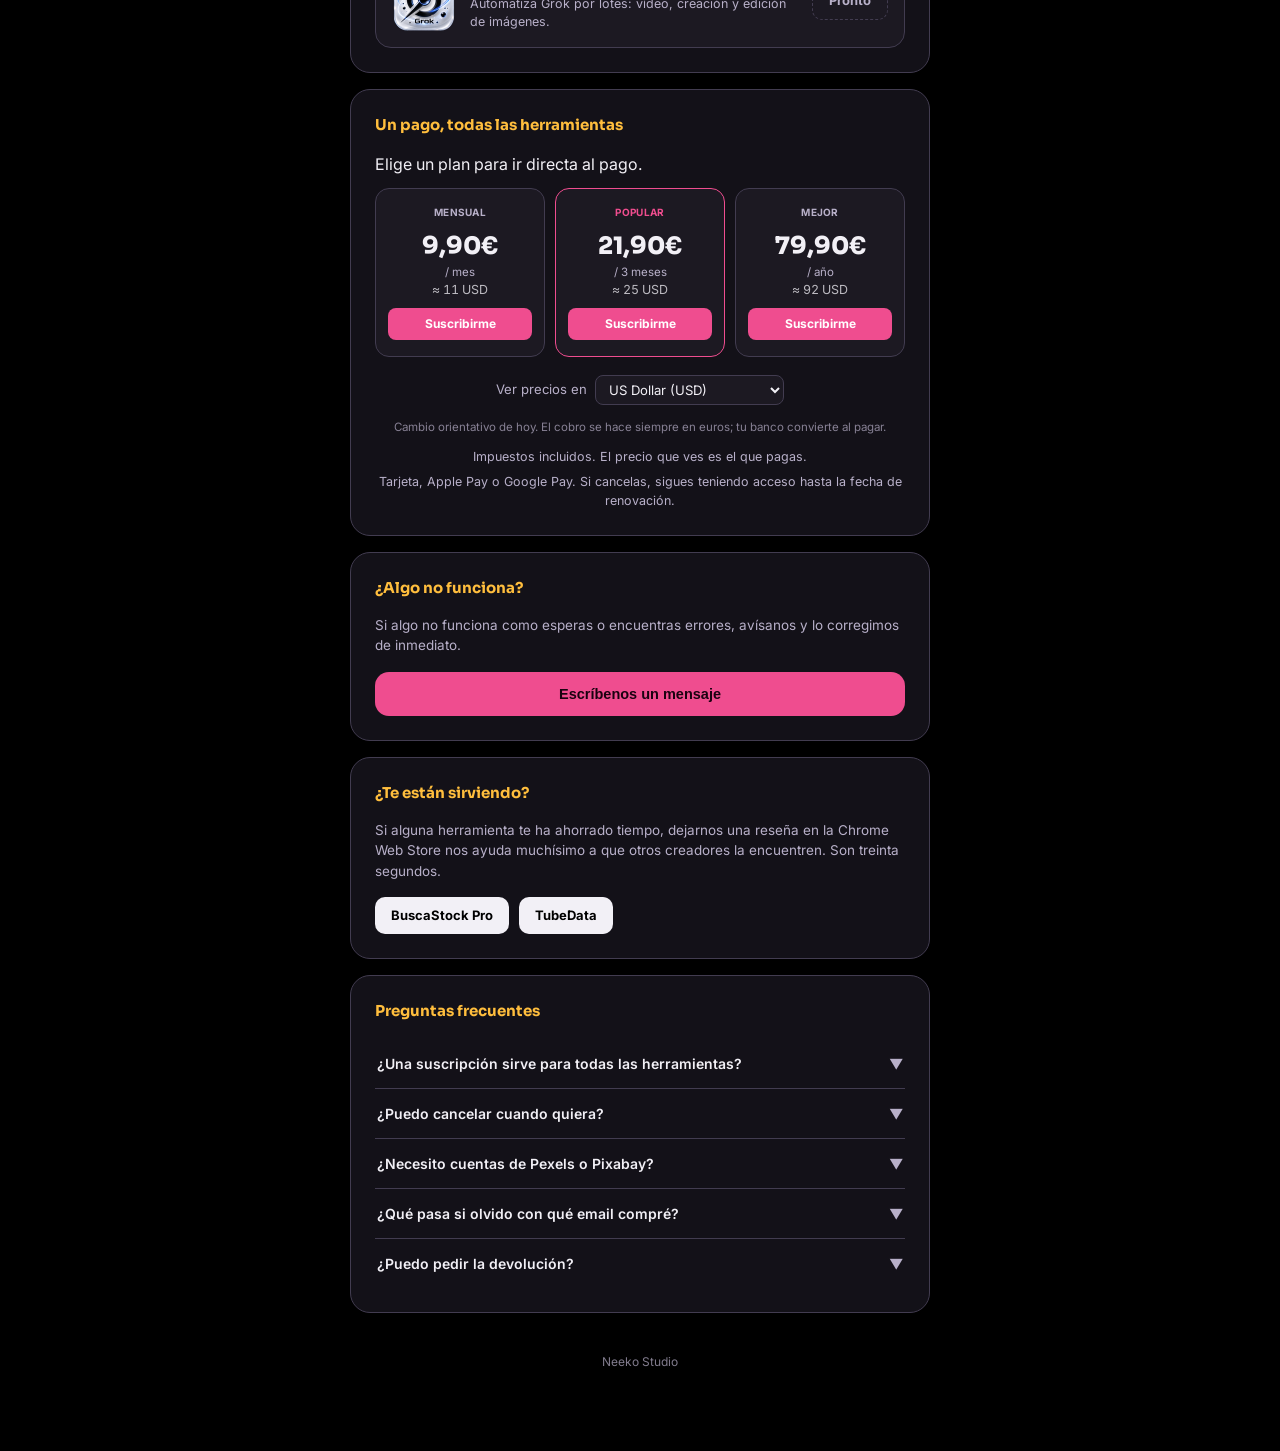
==== commit 942e1e98: "Pagos con Stripe en vez de Payhip Los tres planes abren la pagina de pago de Stripe (tarjeta, Apple " ====
--- a/index.html
+++ b/index.html
@@ -385,7 +385,7 @@
         <div class="pill"><div class="k" data-i18n="r_renueva">Renueva</div><div class="v" id="rRenueva" style="color:var(--text); font-size:13px;">&mdash;</div></div>
       </div>
       <p class="hint" id="hint" data-i18n="check_hint">Escribe el email con el que compraste (o vas a comprar).</p>
-      <p class="hint" style="margin-top:10px;"><a href="https://payhip.com/NeekoStudio/users/login" target="_blank" rel="noopener" data-i18n="cancel_link">Cancelar mi suscripción</a></p>
+      <p class="hint" style="margin-top:10px;"><a href="https://billing.stripe.com/p/login/00wfZggwE43t9W80ZUf7i00" target="_blank" rel="noopener" data-i18n="cancel_link">Gestionar o cancelar mi suscripción</a></p>
     </div>
 
     <!-- CleanFrame -->
@@ -562,19 +562,19 @@
       <div class="card-title" data-i18n="pricing_title">Un pago, todas las herramientas</div>
       <p class="desc" data-i18n="pricing_desc" style="margin-bottom:12px;">Elige un plan para ir directa al pago.</p>
       <div class="plans-row" id="plansRow">
-        <a class="plan" data-plan="monthly" href="https://payhip.com/order?link=wRUx3&pricing_plan=2VGJjx4gGD" target="_blank" rel="noopener">
+        <a class="plan" data-plan="monthly" data-stripe="mensual" href="#precios">
           <span class="badge" data-i18n="plan_monthly">MENSUAL</span>
           <div class="price">9,90&euro;</div>
           <div class="per" data-i18n="per_month">/ mes</div>
           <div class="plan-cta" data-i18n="subscribe_btn">Suscribirme</div>
         </a>
-        <a class="plan featured" data-plan="quarterly" href="https://payhip.com/order?link=wRUx3&pricing_plan=lKzy6NQDBX" target="_blank" rel="noopener">
+        <a class="plan featured" data-plan="quarterly" data-stripe="trimestral" href="#precios">
           <span class="badge" data-i18n="plan_popular">POPULAR</span>
           <div class="price">21,90&euro;</div>
           <div class="per" data-i18n="per_3months">/ 3 meses</div>
           <div class="plan-cta" data-i18n="subscribe_btn">Suscribirme</div>
         </a>
-        <a class="plan" data-plan="yearly" href="https://payhip.com/order?link=wRUx3&pricing_plan=rKBPQlEoGN" target="_blank" rel="noopener">
+        <a class="plan" data-plan="yearly" data-stripe="anual" href="#precios">
           <span class="badge" data-i18n="plan_best">MEJOR</span>
           <div class="price">79,90&euro;</div>
           <div class="per" data-i18n="per_year">/ año</div>
@@ -582,6 +582,8 @@
         </a>
       </div>
       <p class="hint" style="margin-top:12px; text-align:center;" data-i18n="tax_note">Impuestos incluidos. El precio que ves es el que pagas.</p>
+      <p class="hint" style="margin-top:6px; text-align:center;" data-i18n="pay_methods">Tarjeta, Apple&nbsp;Pay o Google&nbsp;Pay. Si cancelas, sigues teniendo acceso hasta la fecha de renovaci&oacute;n.</p>
+      <p class="hint" id="pagoError" style="margin-top:10px; text-align:center; color:var(--fuchsia); display:none;"></p>
     </div>
 
     <!-- Contacto -->
@@ -871,6 +873,9 @@
       per_month: '/ mes', per_3months: '/ 3 meses', per_year: '/ año',
       subscribe_btn: 'Suscribirme',
       tax_note: 'Impuestos incluidos. El precio que ves es el que pagas.',
+      pay_methods: 'Tarjeta, Apple&nbsp;Pay o Google&nbsp;Pay. Si cancelas, sigues teniendo acceso hasta la fecha de renovación.',
+      pago_abriendo: 'Abriendo el pago seguro...',
+      pago_error: 'No hemos podido abrir el pago. Inténtalo de nuevo en un momento o escríbenos y lo resolvemos.',
       contact_title: '¿Algo no funciona?',
       contact_text: 'Si algo no funciona como esperas o encuentras errores, avísanos y lo corregimos de inmediato.',
       contact_btn: 'Escríbenos un mensaje',
@@ -884,9 +889,9 @@
       chat_enviar: 'Enviar',
       faq_q1: '¿Una suscripción sirve para todas las herramientas?',
       faq_a1: 'Sí. Con un solo pago y un solo email se activan todas las herramientas a la vez, incluidas las que se añadan más adelante.',
-      cancel_link: 'Cancelar mi suscripción',
+      cancel_link: 'Gestionar o cancelar mi suscripción',
       faq_q2: '¿Puedo cancelar cuando quiera?',
-      faq_a2: 'Sí, no hay permanencia. Lo cancelas tú desde <a href="https://payhip.com/NeekoStudio/users/login" target="_blank" rel="noopener">tu cuenta de Payhip</a> y no se te vuelve a cobrar. Ten en cuenta que el acceso se corta en el momento de cancelar, así que si quieres aprovechar los días que ya has pagado, cancela justo antes de la fecha de renovación.',
+      faq_a2: 'Sí, no hay permanencia. Entras en <a href="https://billing.stripe.com/p/login/00wfZggwE43t9W80ZUf7i00" target="_blank" rel="noopener">tu página de suscripción</a> con tu email, cancelas y no se te vuelve a cobrar. <b>Conservas el acceso hasta la fecha de renovación</b>, así que no pierdes los días que ya has pagado. Desde ahí también puedes cambiar la tarjeta y ver tus facturas.',
       faq_q3: '¿Necesito cuentas de Pexels o Pixabay?',
       faq_a3: 'Solo para BuscaStock Pro, y son gratuitas: te llevamos paso a paso para crearlas la primera vez.',
       faq_q4: '¿Qué pasa si olvido con qué email compré?',
@@ -967,6 +972,9 @@
       per_month: '/ mo', per_3months: '/ 3 mo', per_year: '/ yr',
       subscribe_btn: 'Subscribe',
       tax_note: 'Taxes included. The price you see is the price you pay.',
+      pay_methods: 'Card, Apple&nbsp;Pay or Google&nbsp;Pay. If you cancel, you keep access until your renewal date.',
+      pago_abriendo: 'Opening secure checkout...',
+      pago_error: "We couldn't open the checkout. Try again in a moment, or write to us and we'll sort it out.",
       contact_title: 'Something not working?',
       contact_text: "If something isn't working as expected or you find bugs, let us know and we'll fix it right away.",
       contact_btn: 'Send us a message',
@@ -980,9 +988,9 @@
       chat_enviar: 'Send',
       faq_q1: 'Does one subscription cover every tool?',
       faq_a1: 'Yes. One payment and one email activate every tool at once, including the ones added later.',
-      cancel_link: 'Cancel my subscription',
+      cancel_link: 'Manage or cancel my subscription',
       faq_q2: 'Can I cancel anytime?',
-      faq_a2: "Yes, no commitment. You cancel it yourself from <a href='https://payhip.com/NeekoStudio/users/login' target='_blank' rel='noopener'>your Payhip account</a> and you will not be charged again. Note that access ends the moment you cancel, so if you want to use the days you have already paid for, cancel just before your renewal date.",
+      faq_a2: "Yes, no commitment. Go to <a href='https://billing.stripe.com/p/login/00wfZggwE43t9W80ZUf7i00' target='_blank' rel='noopener'>your subscription page</a>, sign in with your email, cancel, and you will not be charged again. <b>You keep access until your renewal date</b>, so you don't lose the days you have already paid for. You can also update your card and see your invoices there.",
       faq_q3: 'Do I need Pexels or Pixabay accounts?',
       faq_a3: 'Only for BuscaStock Pro, and they are free: we guide you step by step the first time.',
       faq_q4: 'What if I forget which email I purchased with?',
@@ -1078,6 +1086,53 @@
     emailInput.value = urlEmail;
     checkEmail(urlEmail.trim().toLowerCase());
   }
+
+  /* Pago: abrimos la pagina de pago de Stripe */
+  const avisoPago = document.getElementById('pagoError');
+  let pagoEnCurso = false;
+
+  function idiomaActual(){
+    return document.getElementById('langSelect').value === 'en' ? 'en' : 'es';
+  }
+
+  async function abrirPago(plan, tarjeta){
+    if (pagoEnCurso) return;
+    pagoEnCurso = true;
+
+    const cta = tarjeta.querySelector('.plan-cta');
+    const textoPrevio = cta ? cta.textContent : '';
+    const dicc = T[idiomaActual()];
+    if (cta) cta.textContent = dicc.pago_abriendo;
+    tarjeta.style.pointerEvents = 'none';
+    avisoPago.style.display = 'none';
+
+    try {
+      const res = await fetch(SERVER_URL + '/pagos/crear-sesion', {
+        method: 'POST',
+        headers: { 'content-type': 'application/json' },
+        body: JSON.stringify({ plan: plan, idioma: idiomaActual() })
+      });
+      const datos = await res.json().catch(() => ({}));
+      if (datos && datos.url) {
+        window.location.href = datos.url;
+        return;
+      }
+      throw new Error('sin url');
+    } catch (e) {
+      avisoPago.textContent = dicc.pago_error;
+      avisoPago.style.display = 'block';
+      if (cta) cta.textContent = textoPrevio;
+      tarjeta.style.pointerEvents = '';
+      pagoEnCurso = false;
+    }
+  }
+
+  document.querySelectorAll('[data-stripe]').forEach((tarjeta) => {
+    tarjeta.addEventListener('click', (e) => {
+      e.preventDefault();
+      abrirPago(tarjeta.getAttribute('data-stripe'), tarjeta);
+    });
+  });
 </script>
   <script src="conversor-moneda.js" defer></script>
 
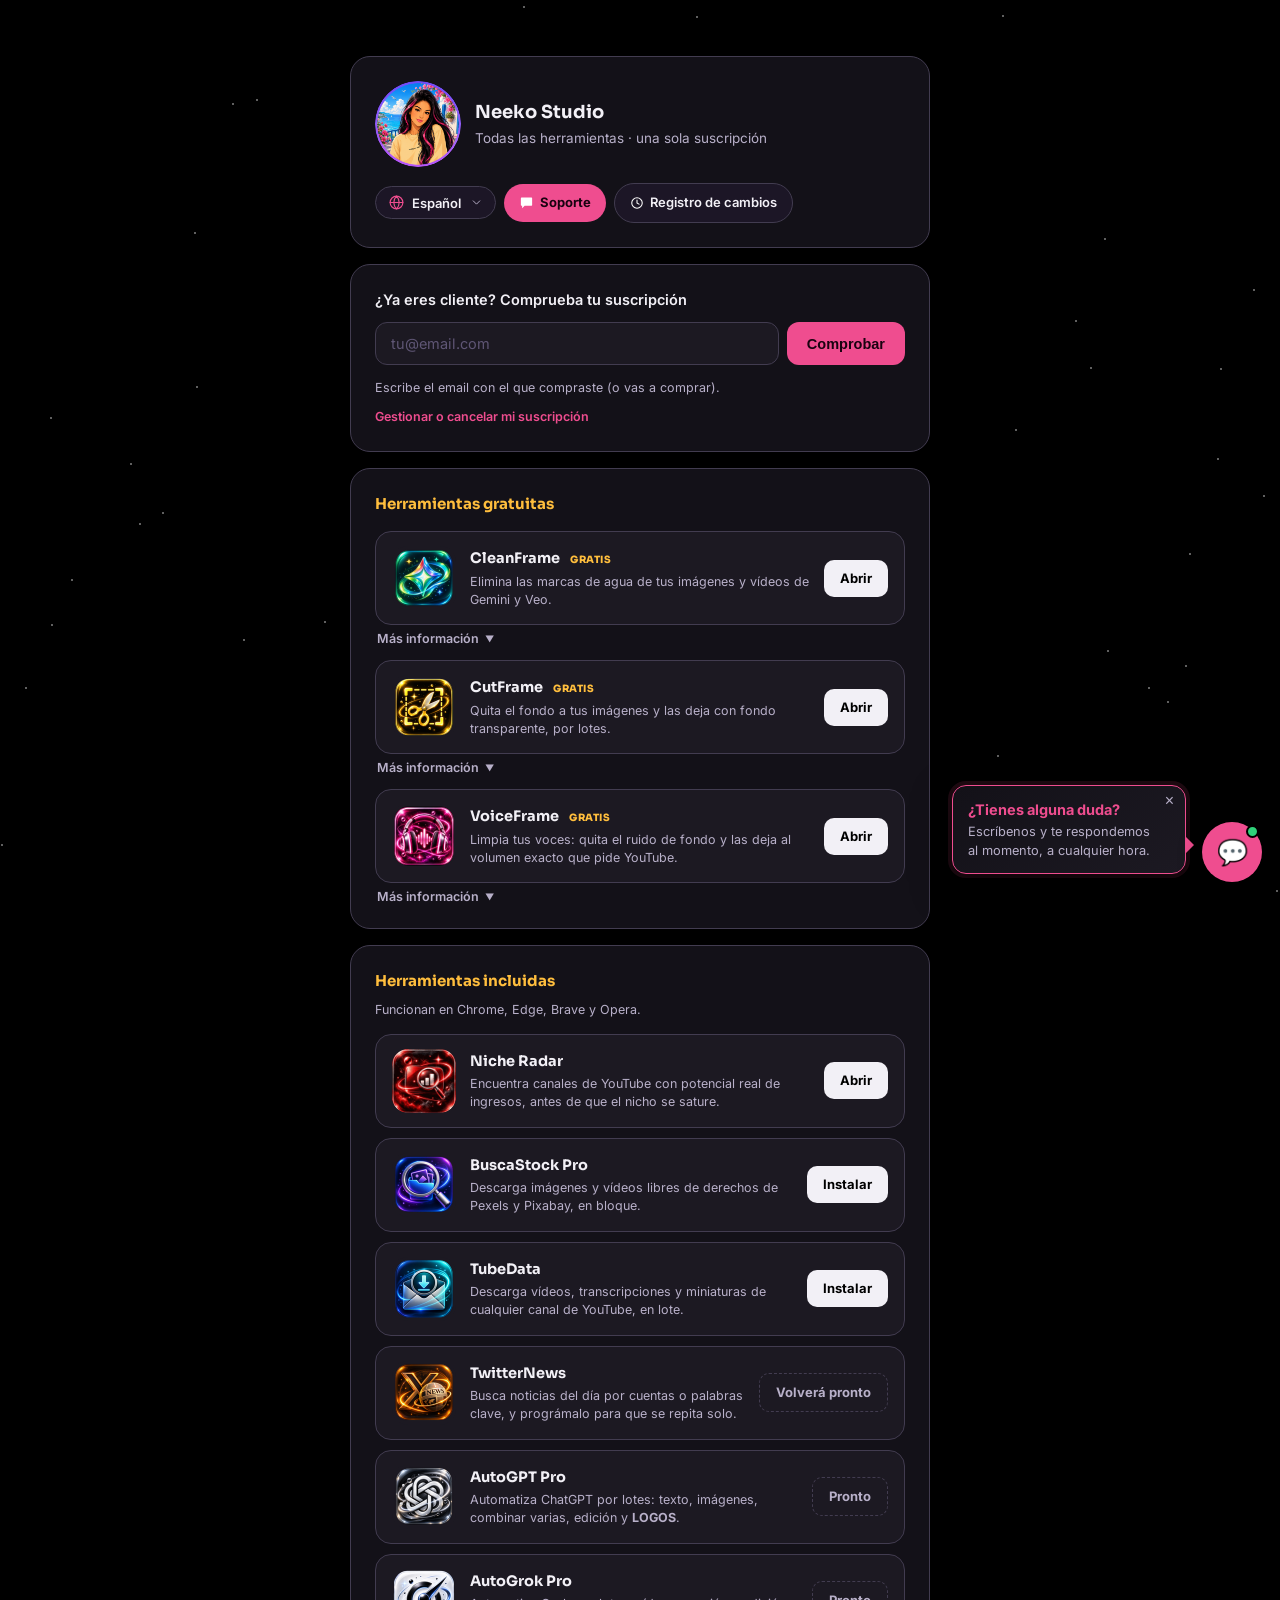
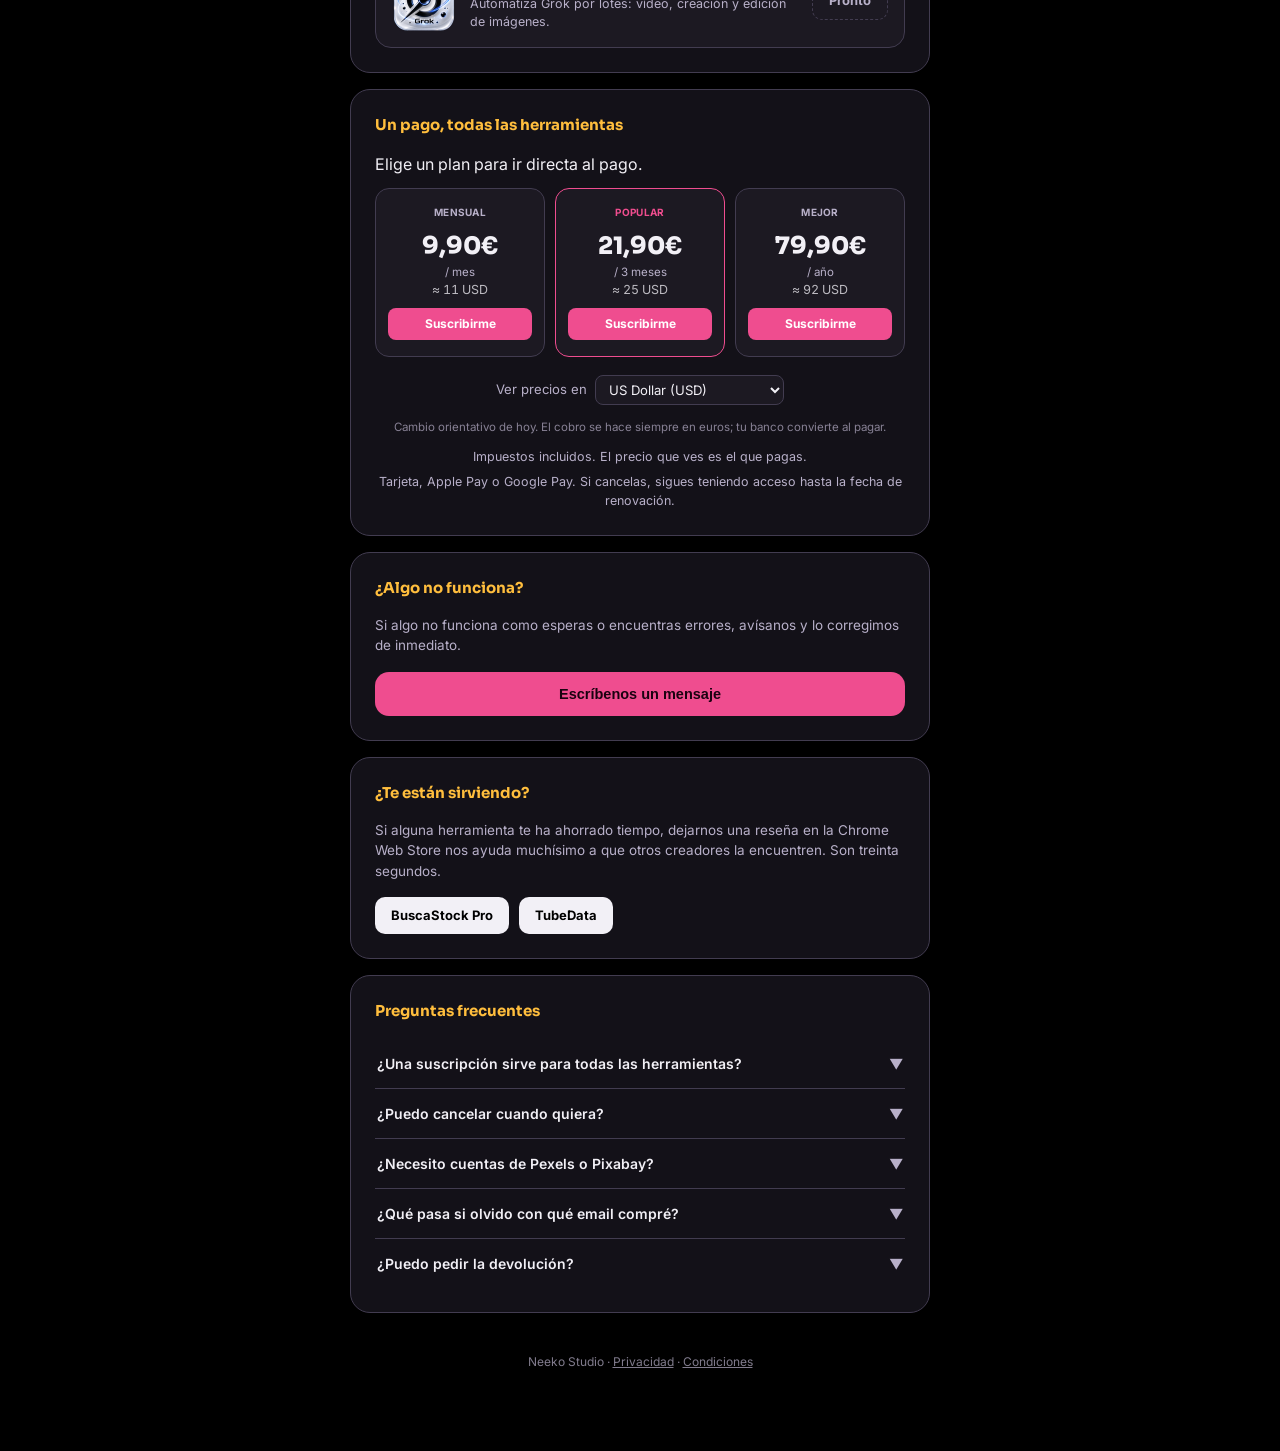
==== commit 7e8a1607: "Enlaces a privacidad y condiciones en el pie Co-Authored-By: Claude Opus 5 <noreply@anthropic.com> " ====
--- a/index.html
+++ b/index.html
@@ -313,6 +313,8 @@
   .faq-a p{color:var(--muted); font-size:13px; padding:0 2px 14px; line-height:1.55;}
 
   footer{text-align:center; color:var(--muted); font-size:12px; margin-top:24px; opacity:0.7;}
+footer a{color:var(--muted); text-decoration:underline;}
+footer a:hover{color:var(--fuchsia);}
 </style>
 <script type="application/ld+json">
 {"@context":"https://schema.org","@graph":[
@@ -609,7 +611,7 @@
       <div id="faqList"></div>
     </div>
 
-    <footer data-i18n="footer_text">Neeko Studio</footer>
+    <footer data-i18n="footer_text">Neeko Studio &middot; <a href="privacidad.html">Privacidad</a> &middot; <a href="terminos.html">Condiciones</a></footer>
 
   </div>
 </div>
@@ -904,7 +906,7 @@
       modal_msg_ph: 'Cuéntanos qué ha pasado...',
       modal_cancel: 'Cancelar',
       modal_send: 'Enviar',
-      footer_text: 'Neeko Studio',
+      footer_text: 'Neeko Studio &middot; <a href="privacidad.html">Privacidad</a> &middot; <a href="terminos.html">Condiciones</a>',
     },
     en: {
             brand_sub: 'Every tool &middot; one subscription',
@@ -1003,7 +1005,7 @@
       modal_msg_ph: 'Tell us what happened...',
       modal_cancel: 'Cancel',
       modal_send: 'Send',
-      footer_text: 'Neeko Studio',
+      footer_text: 'Neeko Studio &middot; <a href="privacidad.html">Privacy</a> &middot; <a href="terminos.html">Terms</a>',
     }
   };
 
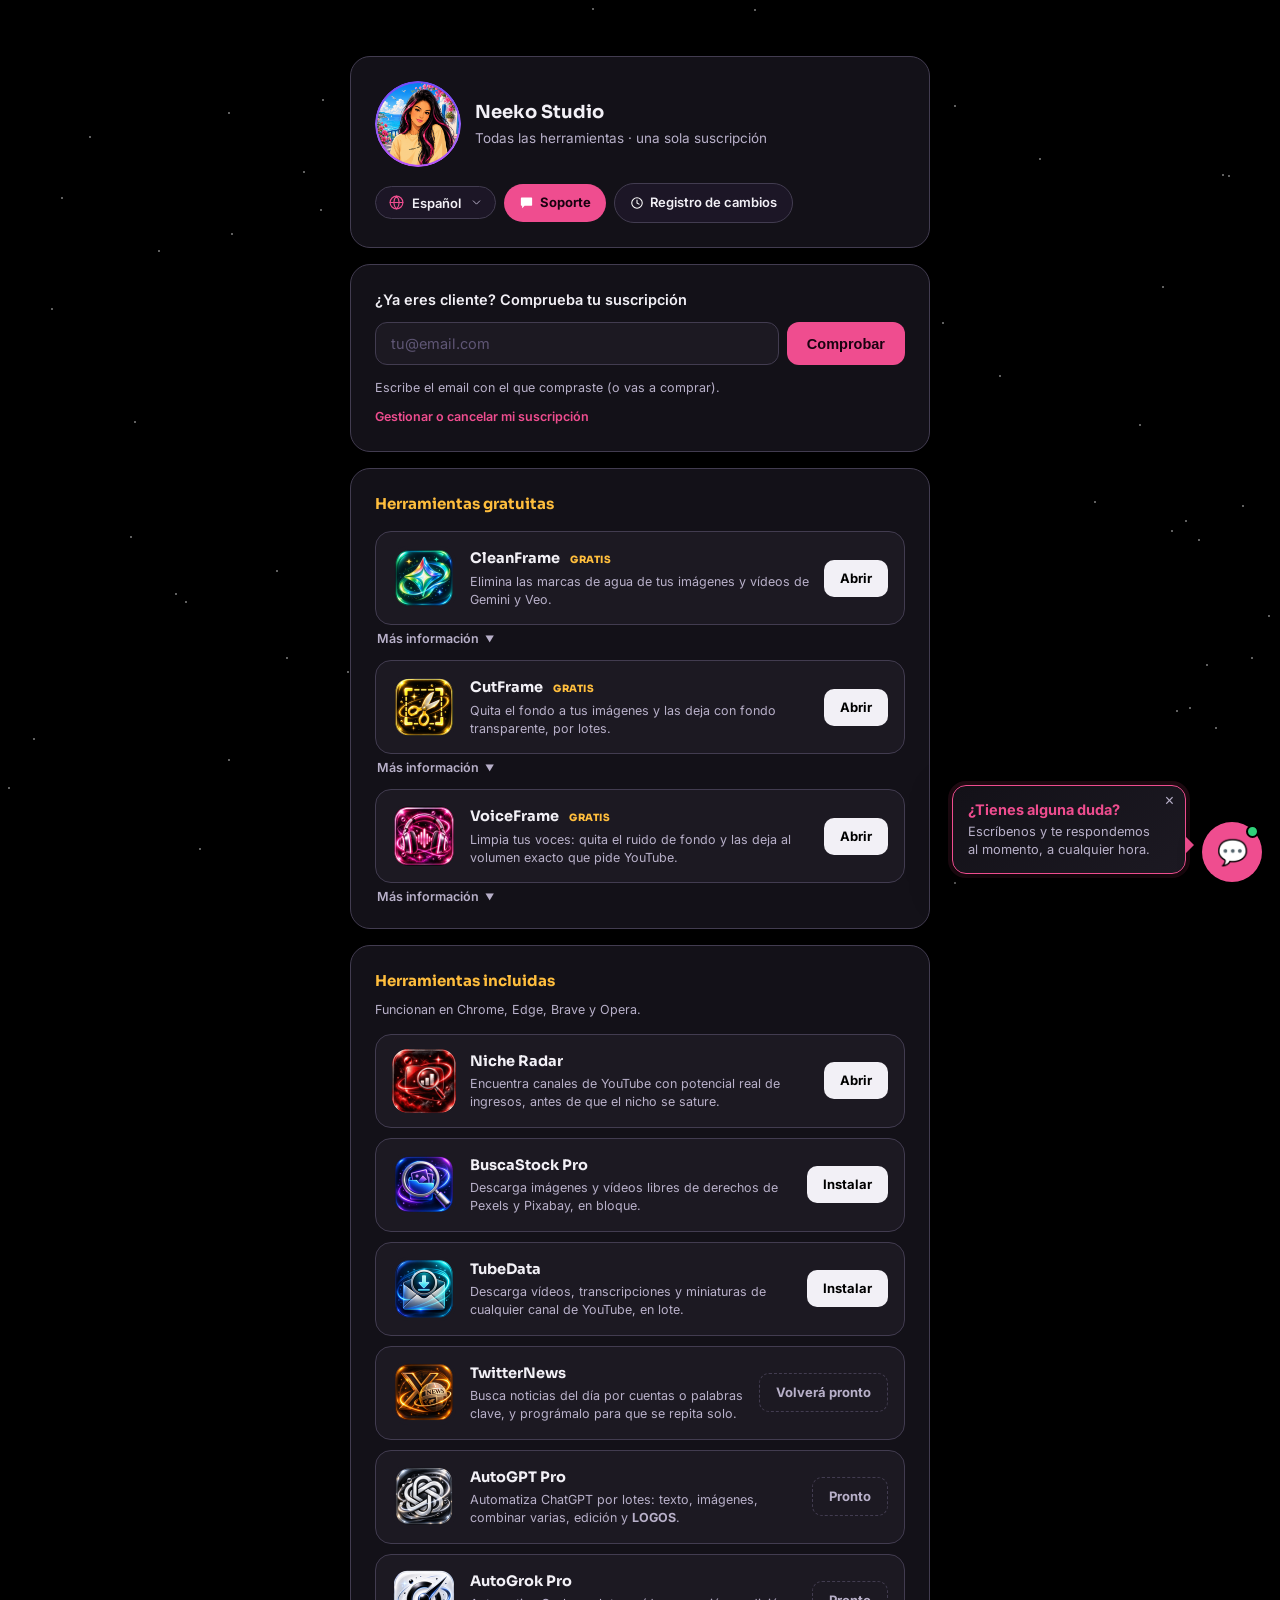
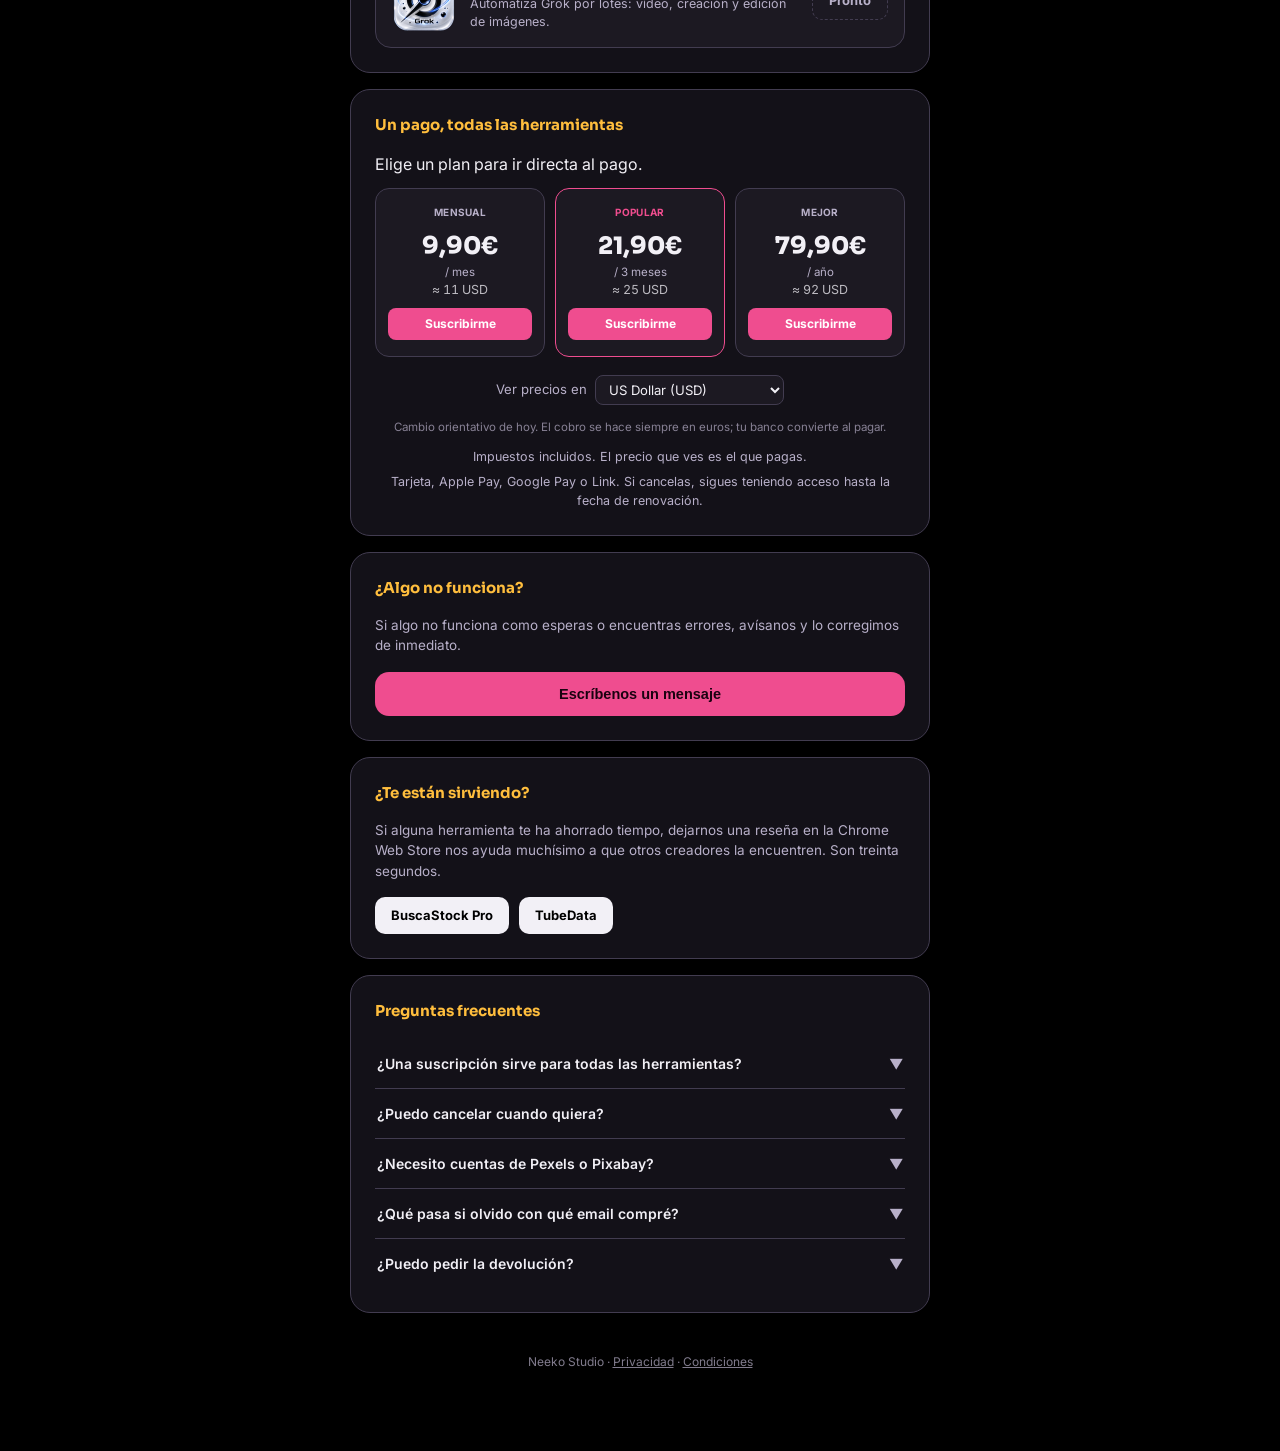
==== commit 2e7ca021: "Al volver del pago, decir con que email ha quedado activada Si pagas con un monedero, el correo que " ====
--- a/index.html
+++ b/index.html
@@ -312,7 +312,11 @@
   .faq-item.open .faq-a{max-height:200px;}
   .faq-a p{color:var(--muted); font-size:13px; padding:0 2px 14px; line-height:1.55;}
 
-  footer{text-align:center; color:var(--muted); font-size:12px; margin-top:24px; opacity:0.7;}
+  .pago-ok{display:none; background:rgba(47,210,122,.08); border:1px solid #2fd27a; border-radius:12px; padding:13px 15px; margin-bottom:14px; font-size:14px; line-height:1.5;}
+.pago-ok b{display:block; color:#2fd27a; font-size:15px; margin-bottom:6px;}
+.pago-ok code{display:inline-block; background:var(--surface); border:1px solid var(--card-border); border-radius:7px; padding:3px 9px; margin:4px 0 7px; font-size:14px; color:var(--text); word-break:break-all;}
+.pago-ok span{display:block; color:var(--muted);}
+footer{text-align:center; color:var(--muted); font-size:12px; margin-top:24px; opacity:0.7;}
 footer a{color:var(--muted); text-decoration:underline;}
 footer a:hover{color:var(--fuchsia);}
 </style>
@@ -376,6 +380,11 @@
 
     <!-- Comprobar suscripción -->
     <div class="card check-card">
+      <div class="pago-ok" id="pagoOk">
+        <b data-i18n="pago_ok_titulo">&iexcl;Listo! Tu suscripci&oacute;n ya est&aacute; activa</b>
+        <code id="pagoOkEmail"></code>
+        <span data-i18n="pago_ok_texto">Escribe este mismo correo en tus herramientas para desbloquearlas. Si no es el que esperabas, es el que ha usado tu m&eacute;todo de pago: puedes cambiarlo desde tu p&aacute;gina de suscripci&oacute;n.</span>
+      </div>
       <label data-i18n="check_label">¿Ya eres cliente? Comprueba tu suscripción</label>
       <form id="checkForm">
         <input type="email" id="emailInput" placeholder="tu@email.com" required>
@@ -875,7 +884,9 @@
       per_month: '/ mes', per_3months: '/ 3 meses', per_year: '/ año',
       subscribe_btn: 'Suscribirme',
       tax_note: 'Impuestos incluidos. El precio que ves es el que pagas.',
-      pay_methods: 'Tarjeta, Apple&nbsp;Pay o Google&nbsp;Pay. Si cancelas, sigues teniendo acceso hasta la fecha de renovación.',
+      pay_methods: 'Tarjeta, Apple&nbsp;Pay, Google&nbsp;Pay o Link. Si cancelas, sigues teniendo acceso hasta la fecha de renovación.',
+      pago_ok_titulo: '¡Listo! Tu suscripción ya está activa',
+      pago_ok_texto: 'Escribe este mismo correo en tus herramientas para desbloquearlas. Si no es el que esperabas, es el que ha usado tu método de pago: puedes cambiarlo desde tu página de suscripción.',
       pago_abriendo: 'Abriendo el pago seguro...',
       pago_error: 'No hemos podido abrir el pago. Inténtalo de nuevo en un momento o escríbenos y lo resolvemos.',
       contact_title: '¿Algo no funciona?',
@@ -974,7 +985,9 @@
       per_month: '/ mo', per_3months: '/ 3 mo', per_year: '/ yr',
       subscribe_btn: 'Subscribe',
       tax_note: 'Taxes included. The price you see is the price you pay.',
-      pay_methods: 'Card, Apple&nbsp;Pay or Google&nbsp;Pay. If you cancel, you keep access until your renewal date.',
+      pay_methods: 'Card, Apple&nbsp;Pay, Google&nbsp;Pay or Link. If you cancel, you keep access until your renewal date.',
+      pago_ok_titulo: 'Done! Your subscription is active',
+      pago_ok_texto: 'Type this same email into your tools to unlock them. If it is not the one you expected, it is the one your payment method used: you can change it from your subscription page.',
       pago_abriendo: 'Opening secure checkout...',
       pago_error: "We couldn't open the checkout. Try again in a moment, or write to us and we'll sort it out.",
       contact_title: 'Something not working?',
@@ -1087,6 +1100,25 @@
   if (urlEmail) {
     emailInput.value = urlEmail;
     checkEmail(urlEmail.trim().toLowerCase());
+  }
+
+  /* Al volver del pago: decimos con que email ha quedado activada */
+  if (params.get('pago') === 'ok') {
+    const idSesion = params.get('sesion') || '';
+    const cajaOk = document.getElementById('pagoOk');
+    if (idSesion.indexOf('cs_') === 0) {
+      fetch(SERVER_URL + '/pagos/sesion?id=' + encodeURIComponent(idSesion))
+        .then((r) => r.json())
+        .then((d) => {
+          if (!d || !d.email) return;
+          document.getElementById('pagoOkEmail').textContent = d.email;
+          cajaOk.style.display = 'block';
+          emailInput.value = d.email;
+          checkEmail(d.email.trim().toLowerCase());
+          cajaOk.scrollIntoView({ behavior: 'smooth', block: 'center' });
+        })
+        .catch(() => {});
+    }
   }
 
   /* Pago: abrimos la pagina de pago de Stripe */
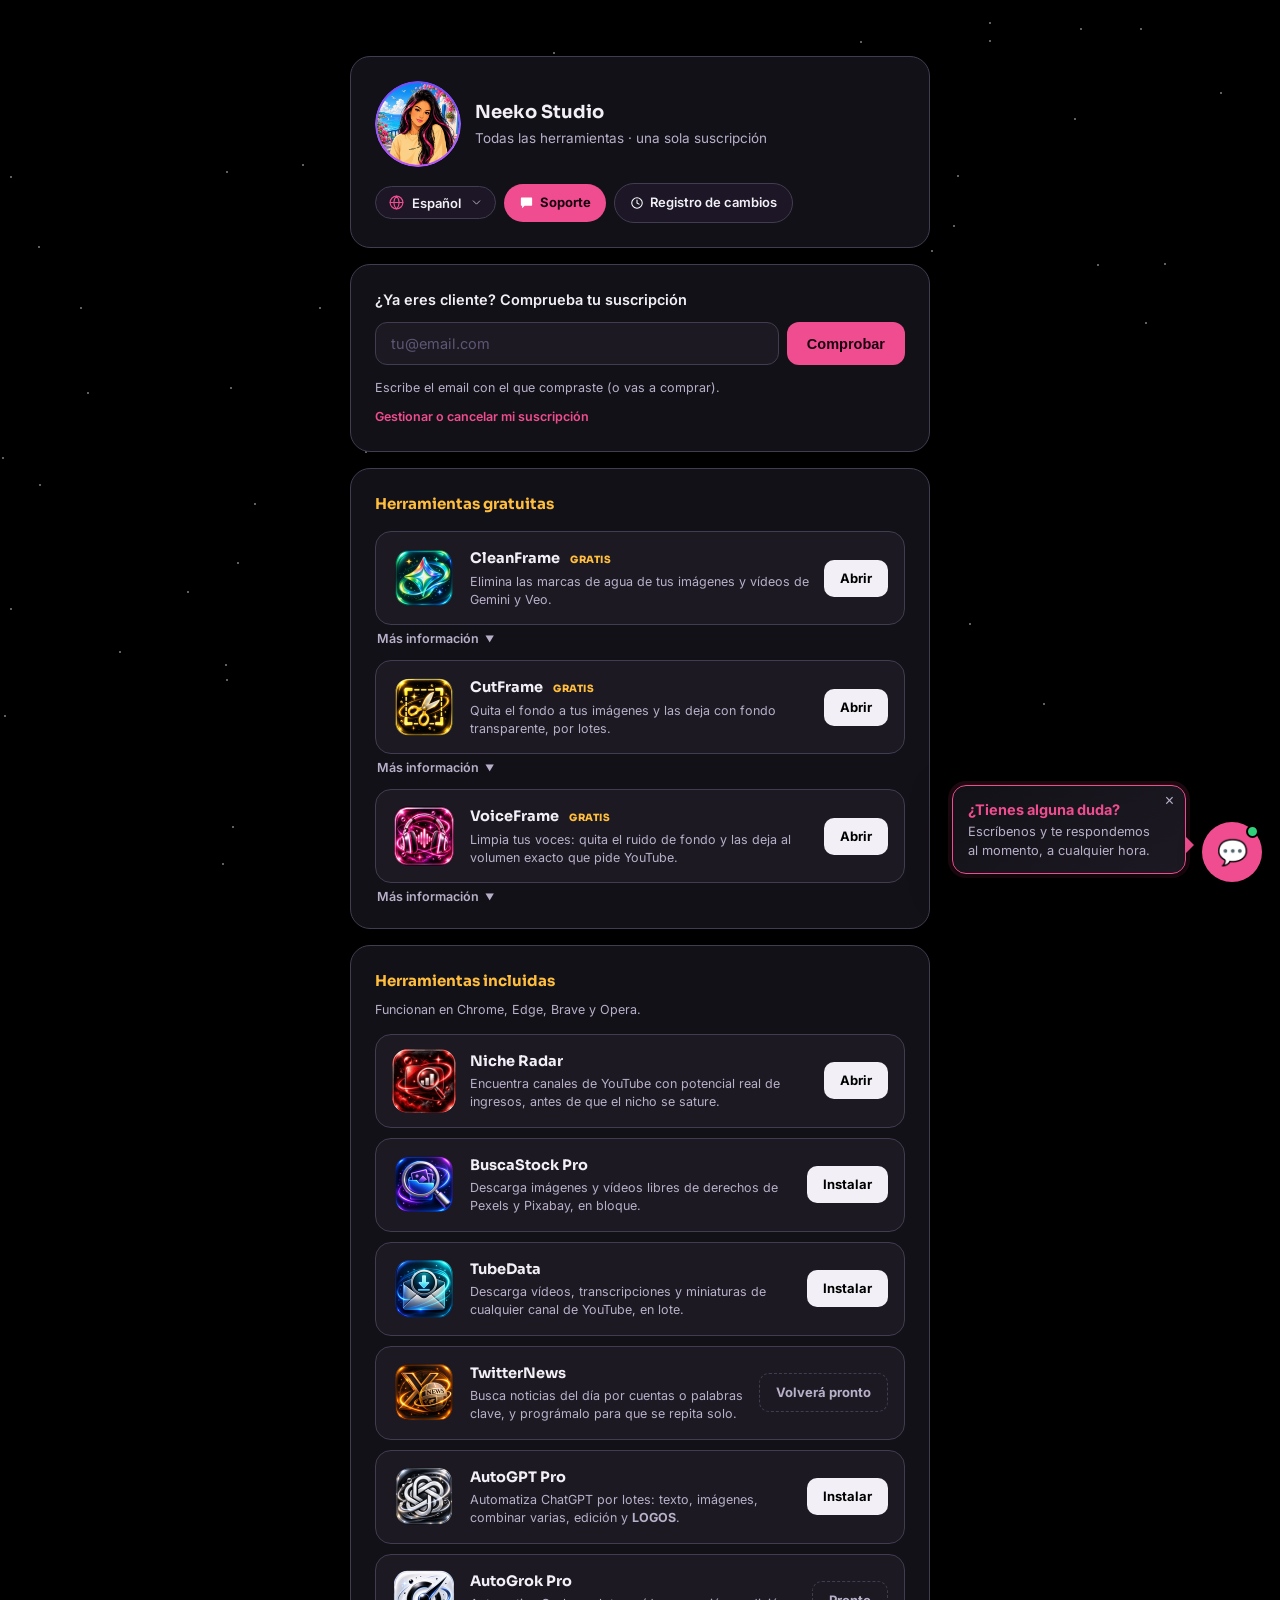
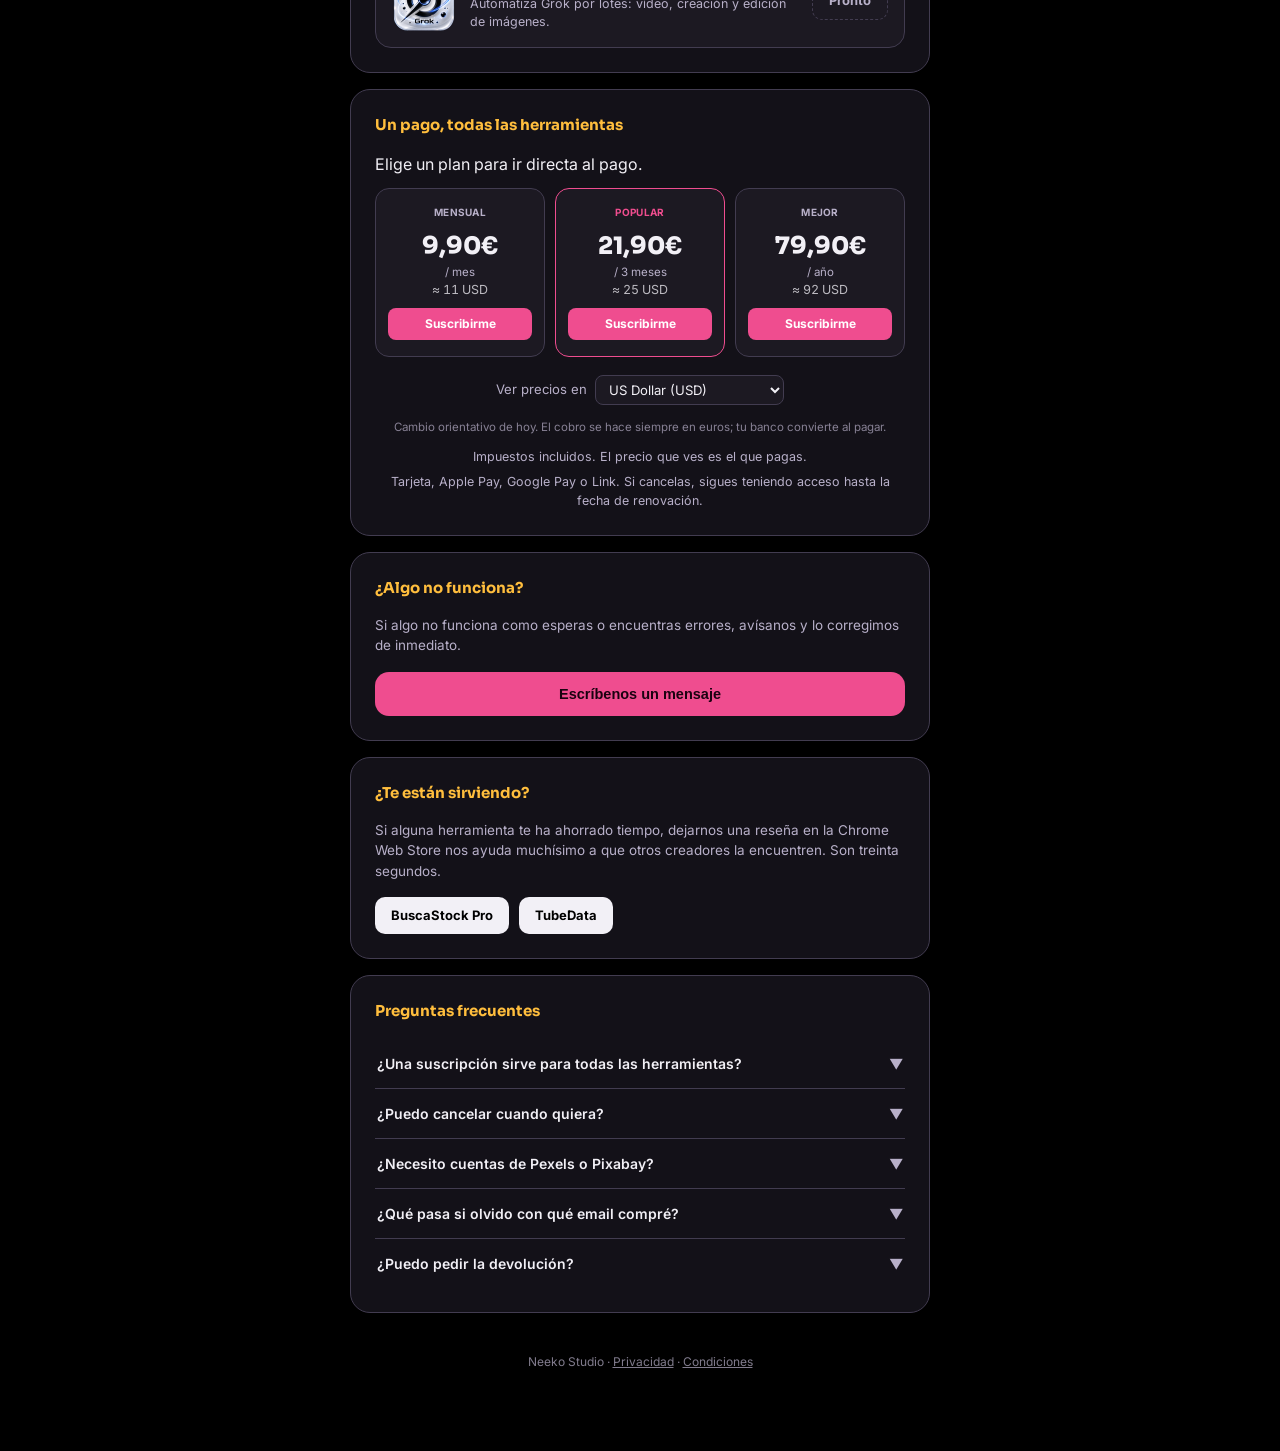
==== commit e469ad2d: "AutoGPT Pro ya esta publicada: la tarjeta pasa de Pronto a Instalar aCo-Authored-By: Claude Opus 5 <" ====
--- a/index.html
+++ b/index.html
@@ -551,7 +551,7 @@
             <h3>AutoGPT Pro</h3>
             <p data-i18n="ext4_desc">Automatiza ChatGPT por lotes: texto, imágenes, combinar varias, edición y <b>LOGOS</b>.</p>
           </div>
-          <span class="ext-cta soon" data-i18n="soon">Pronto</span>
+          <a class="ext-cta" href="https://chromewebstore.google.com/detail/autogpt-pro-prompts-en-lo/laekleecokjccoaomlioegfaoehehknm" target="_blank" rel="noopener" data-i18n="install">Instalar</a>
         </div>
 
         <div class="ext-row">
